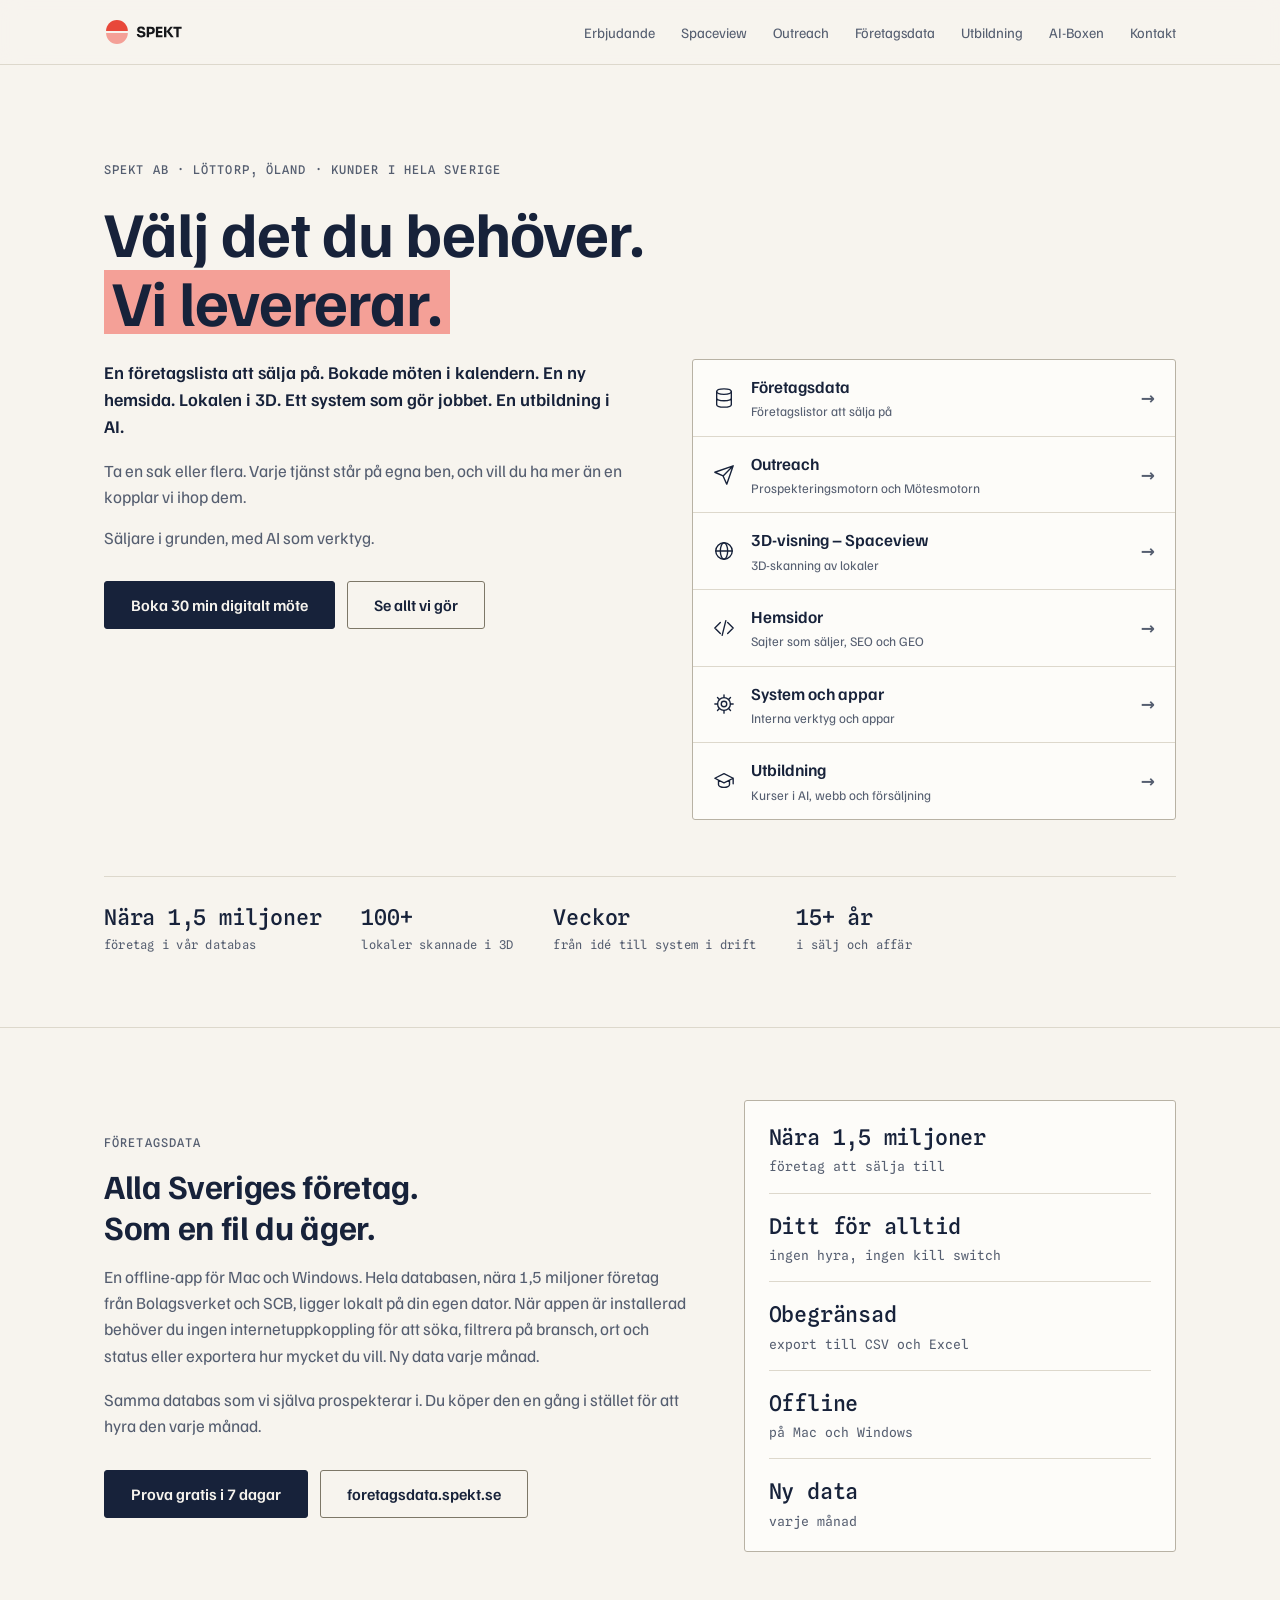
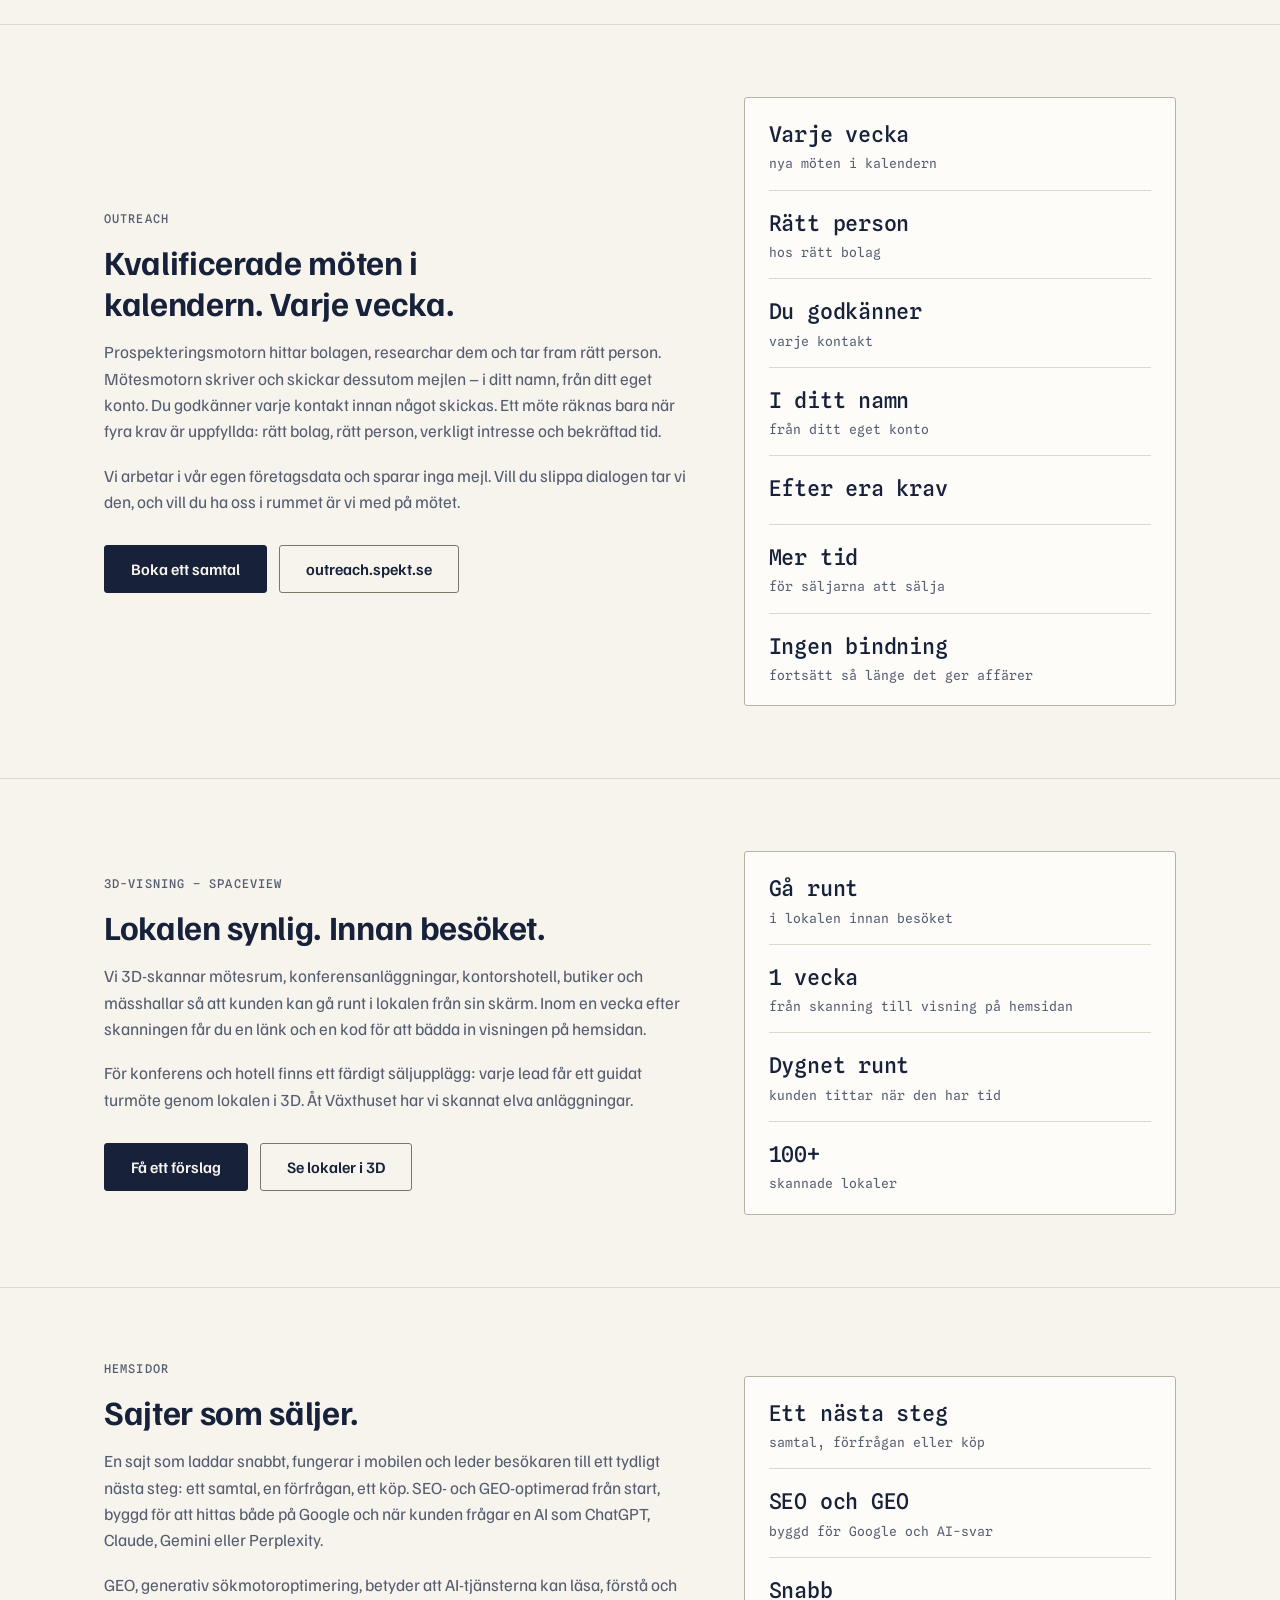
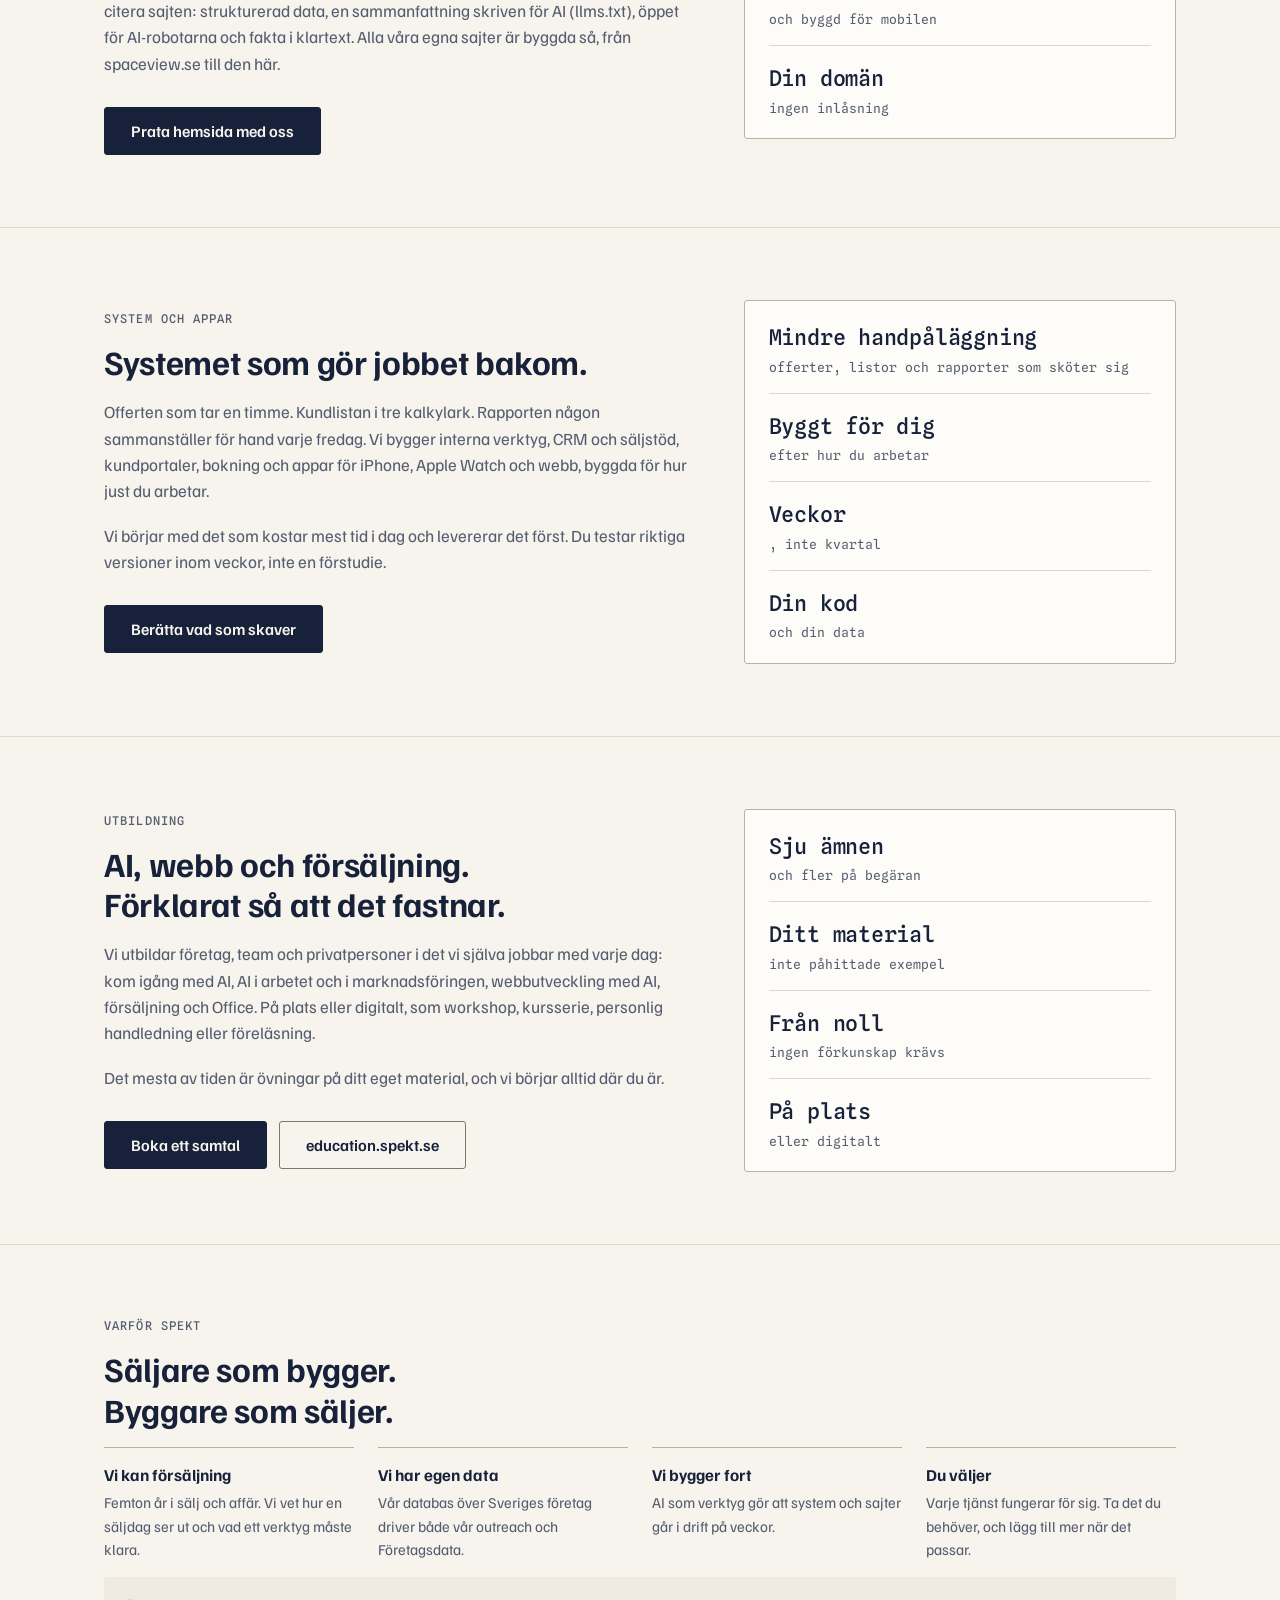
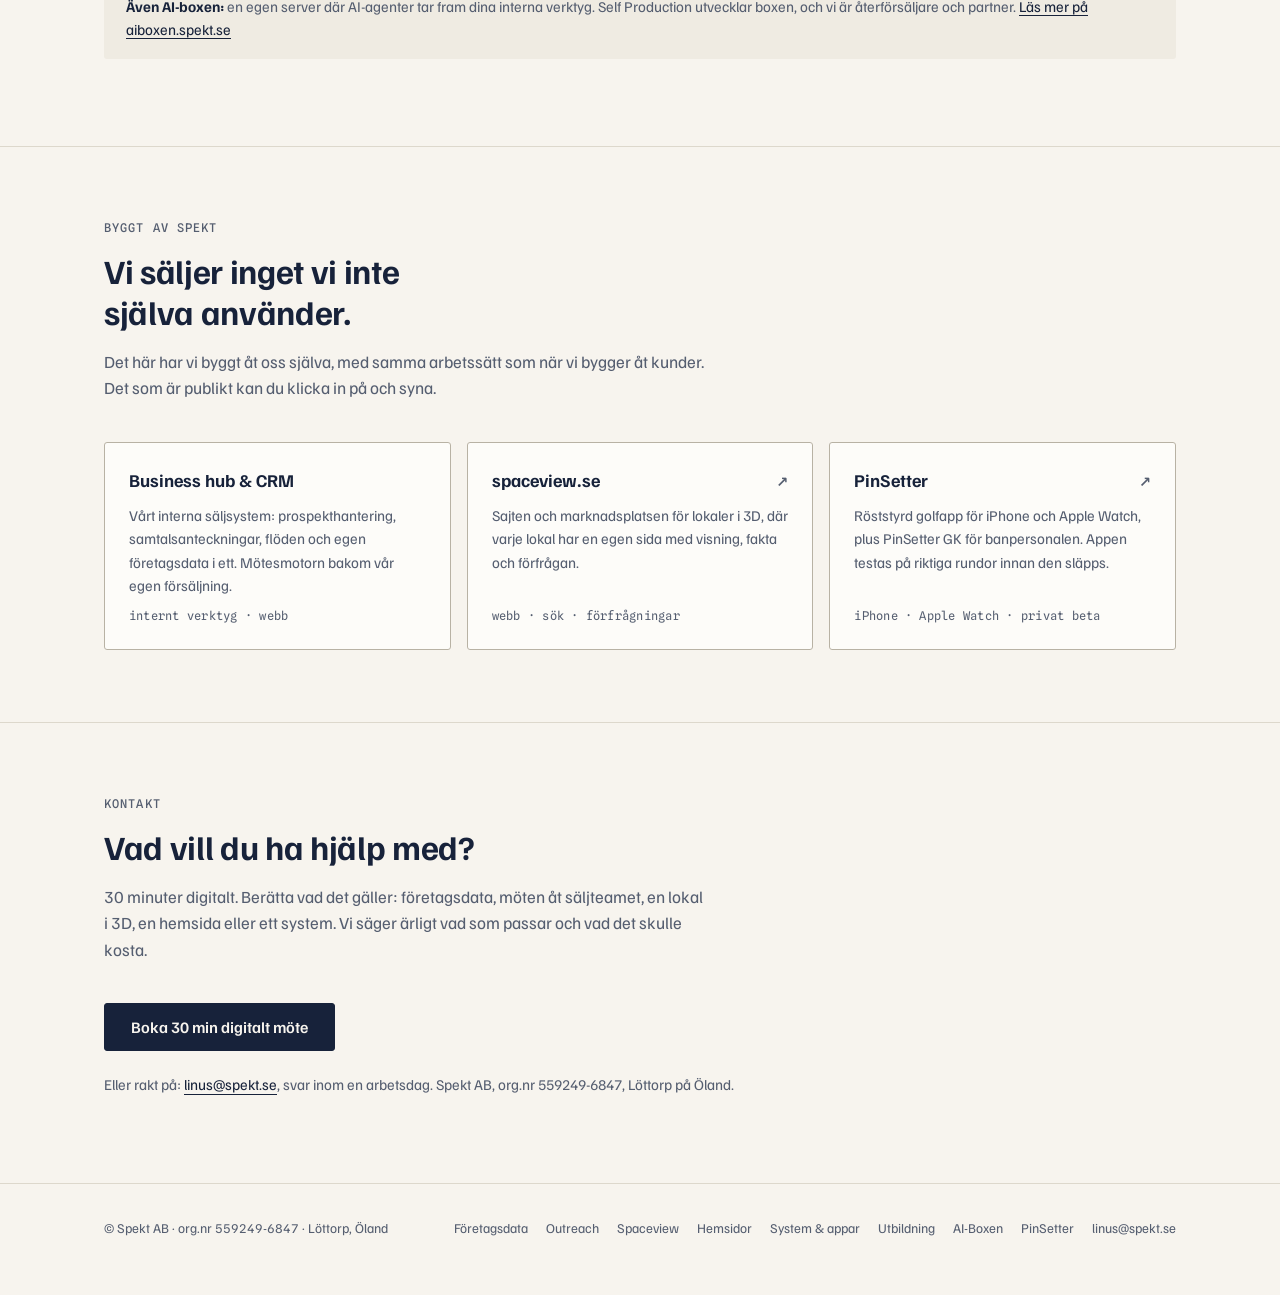
==== index.html @ c2ee52c2 "Tjänsten heter Outreach igen på spekt.se (menyn, tjänstelistan, avsnittet, sidfoten, strukturerad da" ====
<!doctype html>
<html lang="sv">
<head>
  <meta charset="utf-8">
  <meta name="viewport" content="width=device-width, initial-scale=1">
  <title>Spekt – företagsdata, outreach, 3D-visning, hemsidor och system</title>
  <meta name="description" content="Företagslistor, bokade säljmöten, 3D-skanning av lokaler, hemsidor, system och utbildning i AI. Välj det du behöver. Spekt AB, Löttorp på Öland, kunder i hela Sverige.">
  <meta property="og:title" content="Spekt – välj det du behöver">
  <meta property="og:description" content="Företagsdata, outreach, 3D-visning av lokaler med Spaceview, hemsidor och system. Allt från samma bolag.">
  <meta property="og:url" content="https://spekt.se/">
  <meta property="og:type" content="website">
  <meta property="og:locale" content="sv_SE">
  <meta property="og:site_name" content="Spekt">
  <meta property="og:image" content="https://spekt.se/delningsbild.png">
  <meta property="og:image:width" content="1200">
  <meta property="og:image:height" content="630">
  <meta property="og:image:alt" content="SPEKT – Behovsanpassade lösningar">
  <meta name="twitter:card" content="summary_large_image">
  <meta name="twitter:title" content="Spekt – välj det du behöver">
  <meta name="twitter:description" content="Företagsdata, outreach, 3D-visning av lokaler med Spaceview, hemsidor och system. Allt från samma bolag.">
  <meta name="twitter:image" content="https://spekt.se/delningsbild.png">
  <meta name="twitter:image:alt" content="SPEKT – Behovsanpassade lösningar">
  <meta name="robots" content="index, follow, max-image-preview:large, max-snippet:-1">
  <meta name="theme-color" content="#F7F4EE">
  <link rel="canonical" href="https://spekt.se/">
  <link rel="icon" href="/favicon.ico" sizes="48x48">
  <link rel="icon" href="/favicon.svg" type="image/svg+xml">
  <link rel="apple-touch-icon" href="/apple-touch-icon.png">
  <link rel="preload" href="/typsnitt/familjen-grotesk-latin.woff2" as="font" type="font/woff2" crossorigin>
  <script type="application/ld+json">
  {
    "@context": "https://schema.org",
    "@graph": [
      {
        "@type": ["Organization", "ProfessionalService"],
        "@id": "https://spekt.se/#organisation",
        "name": "SPEKT AB",
        "alternateName": "SPEKT",
        "taxID": "559249-6847",
        "url": "https://spekt.se/",
        "logo": { "@type": "ImageObject", "url": "https://spekt.se/logga-512.png", "width": 512, "height": 512 },
        "image": "https://spekt.se/delningsbild.png",
        "email": "linus@spekt.se",
        "description": "SPEKT AB är en byrå med sex fristående tjänster för svenska företag: Företagsdata (Sveriges företagsregister som egen app), Outreach (Prospekteringsmotorn och Mötesmotorn, kvalificerade B2B-möten), Spaceview (3D-visning av lokaler), hemsidor, system och appar samt Utbildning. Löttorp, Öland, kunder i hela Sverige.",
        "slogan": "Behovsanpassade lösningar",
        "areaServed": { "@type": "Country", "name": "Sverige" },
        "address": { "@type": "PostalAddress", "addressLocality": "Löttorp", "addressRegion": "Öland", "addressCountry": "SE" },
        "knowsAbout": ["3D-skanning", "3D-visning av lokaler", "Konferensförsäljning", "Systemutveckling", "Apputveckling", "Interna verktyg", "CRM", "Hemsidor", "SEO", "GEO (generativ sökmotoroptimering)", "iOS", "Outreach", "B2B-mötesbokning", "Företagsdata"],
        "knowsLanguage": "sv",
        "contactPoint": { "@type": "ContactPoint", "contactType": "sales", "email": "linus@spekt.se", "availableLanguage": "sv" },
        "sameAs": [
          "https://www.spaceview.se/",
          "https://outreach.spekt.se/",
          "https://aiboxen.spekt.se/",
          "https://foretagsdata.spekt.se/",
          "https://education.spekt.se/",
          "https://pinsetter.se/"
        ],
        "brand": [
          { "@type": "Brand", "name": "Spaceview", "url": "https://www.spaceview.se/" },
          { "@type": "Brand", "name": "Företagsdata", "url": "https://foretagsdata.spekt.se/" },
          { "@type": "Brand", "name": "PinSetter", "url": "https://pinsetter.se/" }
        ]
      },
      {
        "@type": "WebSite",
        "@id": "https://spekt.se/#webbplats",
        "url": "https://spekt.se/",
        "name": "SPEKT",
        "description": "SPEKT AB: Företagsdata, Outreach, Spaceview, hemsidor samt system och appar för svenska företag.",
        "inLanguage": "sv-SE",
        "publisher": { "@id": "https://spekt.se/#organisation" }
      },
      {
        "@type": "WebPage",
        "@id": "https://spekt.se/#sida",
        "url": "https://spekt.se/",
        "name": "Spekt – företagsdata, outreach, 3D-visning, hemsidor och system",
        "description": "Företagslistor, bokade säljmöten, 3D-skanning av lokaler, hemsidor och system. Välj det du behöver.",
        "inLanguage": "sv-SE",
        "isPartOf": { "@id": "https://spekt.se/#webbplats" },
        "about": { "@id": "https://spekt.se/#organisation" },
        "primaryImageOfPage": "https://spekt.se/delningsbild.png",
        "dateModified": "2026-11-02"
      },
      {
        "@type": "Service",
        "@id": "https://spekt.se/#spaceview",
        "name": "Spaceview – 3D-visning av lokaler",
        "serviceType": "3D-skanning och 3D-visning av lokaler",
        "description": "Spaceview 3D-skannar mötesrum, konferensanläggningar, kontorshotell, butiker och mässhallar på en branschledande 3D-plattform, så att kunden kan gå runt i lokalen från sin skärm. Leverans inom en vecka efter skanningen, som länk och kod för inbäddning. Abonnemanget börjar på 3 900 kr per år exklusive moms; skanningsuppdraget kostar 8 900 kr för lokaler upp till 3 500 m² och 10 900 kr för 3 500–5 000 m², större lokaler på offert. Konferensförsäljning för konferensanläggningar och hotell.",
        "url": "https://www.spaceview.se/",
        "brand": { "@type": "Brand", "name": "Spaceview" },
        "provider": { "@id": "https://spekt.se/#organisation" },
        "areaServed": { "@type": "Country", "name": "Sverige" },
        "availableLanguage": "sv"
      },
      {
        "@type": "Service",
        "@id": "https://spekt.se/#system",
        "name": "System och appar",
        "serviceType": "Systemutveckling och apputveckling",
        "description": "Interna verktyg, kundsystem och appar byggda för hur just ni arbetar: CRM och säljstöd, kundportaler, bokning och offertflöden, appar för iPhone, Apple Watch och webb samt integrationer mot det ni redan har. Fast pris per leverans, kunden äger koden och datan.",
        "url": "https://spekt.se/#system",
        "provider": { "@id": "https://spekt.se/#organisation" },
        "areaServed": { "@type": "Country", "name": "Sverige" },
        "availableLanguage": "sv"
      },
      {
        "@type": "Service",
        "@id": "https://spekt.se/#hemsidor",
        "name": "Hemsidor",
        "serviceType": "Webbutveckling",
        "description": "En sajt som laddar snabbt, är byggd för mobilen och leder besökaren till ett tydligt nästa steg. SEO- och GEO-optimerad från start (generativ sökmotoroptimering för AI-tjänster som ChatGPT, Claude, Gemini och Perplexity): strukturerad data, llms.txt, öppet för AI-robotar och fakta i klartext. Tillgänglig och kopplad till era system när det behövs. Fast pris per leverans.",
        "url": "https://spekt.se/#hemsidor",
        "provider": { "@id": "https://spekt.se/#organisation" },
        "areaServed": { "@type": "Country", "name": "Sverige" },
        "availableLanguage": "sv"
      },
      {
        "@type": "Service",
        "@id": "https://spekt.se/#utbildning",
        "name": "Spekt Utbildning",
        "serviceType": "Utbildning i AI, webbutveckling med AI, försäljning och Office",
        "description": "Utbildning för företag, team och privatpersoner: kom igång med AI, AI i arbetet, AI för marknadsföring, webbutveckling med AI, försäljning med och utan AI samt Office och digitala verktyg. Workshop, kursserie, personlig handledning eller föreläsning, på plats eller digitalt. Pris efter upplägg.",
        "url": "https://education.spekt.se/",
        "provider": { "@id": "https://spekt.se/#organisation" },
        "areaServed": { "@type": "Country", "name": "Sverige" },
        "availableLanguage": "sv"
      },
      {
        "@type": "Service",
        "@id": "https://spekt.se/#outreach",
        "name": "Outreach och mötesbokning",
        "serviceType": "Mötesbokning för B2B-säljteam",
        "description": "Prospekteringsmotorn hittar bolagen som matchar kundens idealkund, researchar och bedömer dem och tar fram rätt kontaktperson. Mötesmotorn skriver och skickar dessutom personliga mejlsekvenser i kundens namn från kundens eget mejlkonto; kunden godkänner varje kontakt. Uppstart 10 000 kr en gång. Prospekteringsmotorn 1 500 kr per månad, Mötesmotorn 4 000 kr per månad eller Mötesmotorn Super 5 000 kr per månad. Personlig mötesbokning från 3 000 kr per möte, med på säljmötet från 5 000 kr per möte. Exklusive moms, ingen bindningstid.",
        "url": "https://outreach.spekt.se/",
        "provider": { "@id": "https://spekt.se/#organisation" },
        "areaServed": { "@type": "Country", "name": "Sverige" },
        "availableLanguage": "sv"
      },
      {
        "@type": "Product",
        "@id": "https://spekt.se/#foretagsdata",
        "name": "Företagsdata",
        "description": "Sveriges företagsregister i en app för Mac och Windows, sökbar offline. Data från Bolagsverket och SCB med en ny version varje månad. 5 000 kr exklusive moms som engångsköp; uppdateringar frivilligt för 2 000 kr per år.",
        "url": "https://foretagsdata.spekt.se/",
        "category": "Programvara",
        "brand": { "@type": "Brand", "name": "Företagsdata" },
        "manufacturer": { "@id": "https://spekt.se/#organisation" },
        "offers": {
          "@type": "Offer",
          "price": "5000",
          "priceCurrency": "SEK",
          "priceSpecification": { "@type": "PriceSpecification", "price": "5000", "priceCurrency": "SEK", "valueAddedTaxIncluded": false },
          "url": "https://foretagsdata.spekt.se/#pris",
          "seller": { "@id": "https://spekt.se/#organisation" }
        }
      },
      {
        "@type": "Service",
        "@id": "https://spekt.se/#aiboxen",
        "name": "AI-boxen",
        "description": "En egen server där AI-agenter tar fram era interna verktyg. SPEKT är återförsäljare och partner till Self Production, som utvecklar boxen.",
        "url": "https://aiboxen.spekt.se/",
        "serviceType": "Server med AI-agenter, återförsäljning",
        "brand": { "@type": "Brand", "name": "AI-boxen" },
        "provider": { "@id": "https://spekt.se/#organisation" }
      }
    ]
  }
  </script>
  <script>document.documentElement.classList.add("js")</script>
  <link rel="stylesheet" href="/stil.css">
</head>
<body>

<a class="hoppa" href="#innehall">Hoppa till innehållet</a>

<header class="topp">
  <div class="yta">
    <a class="marke" href="#" aria-label="Spekt, till toppen"><img src="/logga-liggande-ljus.svg" alt="Spekt" width="80" height="28"></a>
    <nav class="lankar" aria-label="Huvudmeny">
      <a href="#erbjudande">Erbjudande</a>
      <a href="https://www.spaceview.se/">Spaceview</a>
      <a href="https://outreach.spekt.se/">Outreach</a>
      <a href="https://foretagsdata.spekt.se/">Företagsdata</a>
      <a href="https://education.spekt.se/">Utbildning</a>
      <a href="https://aiboxen.spekt.se/">AI-Boxen</a>
      <a href="#kontakt">Kontakt</a>
    </nav>
    <button class="burgare" aria-label="Meny" aria-expanded="false" aria-controls="mobilmeny">
      <span></span><span></span><span></span>
    </button>
  </div>
  <nav class="mobilmeny" id="mobilmeny" aria-label="Huvudmeny">
    <a href="#erbjudande">Erbjudande</a>
    <a href="https://www.spaceview.se/">Spaceview</a>
    <a href="https://outreach.spekt.se/">Outreach</a>
    <a href="https://foretagsdata.spekt.se/">Företagsdata</a>
    <a href="https://education.spekt.se/">Utbildning</a>
    <a href="https://aiboxen.spekt.se/">AI-Boxen</a>
    <a href="#kontakt">Kontakt</a>
  </nav>
</header>

<main id="innehall">

<section class="hero bred yta">
  <div class="oga">Spekt AB · Löttorp, Öland · kunder i hela Sverige</div>
  <h1 class="in">Välj det du behöver. <em>Vi levererar.</em></h1>
  <div class="hero-rad">
    <div class="in">
      <p class="ingress"><strong>En företagslista att sälja på. Bokade möten i kalendern. En ny
      hemsida. Lokalen i 3D. Ett system som gör jobbet. En utbildning i AI.</strong></p>
      <p class="lugn">Ta en sak eller flera. Varje tjänst står på egna ben, och vill du ha
      mer än en kopplar vi ihop dem.</p>
      <p class="lugn">Säljare i grunden, med AI som verktyg.</p>
      <div class="cta-rad">
        <a class="knapp" href="mailto:linus@spekt.se?subject=Boka%2030%20min%20digitalt%20m%C3%B6te">Boka 30 min digitalt möte</a>
        <a class="knapp tunn" href="#erbjudande">Se allt vi gör</a>
      </div>
    </div>
    <nav class="in" aria-label="Det här gör vi">
      <ul class="tjanster">
        <li><a href="#foretagsdata">
          <svg viewBox="0 0 24 24" aria-hidden="true"><ellipse cx="12" cy="5" rx="8" ry="3"/><path d="M4 5v14c0 1.7 3.6 3 8 3s8-1.3 8-3V5M4 12c0 1.7 3.6 3 8 3s8-1.3 8-3"/></svg>
          <span>Företagsdata<small>Företagslistor att sälja på</small></span></a></li>
        <li><a href="#outreach">
          <svg viewBox="0 0 24 24" aria-hidden="true"><path d="M22 2 11 13M22 2l-7 20-4-9-9-4 20-7z"/></svg>
          <span>Outreach<small>Prospekteringsmotorn och Mötesmotorn</small></span></a></li>
        <li><a href="#spaceview">
          <svg viewBox="0 0 24 24" aria-hidden="true"><circle cx="12" cy="12" r="9"/><ellipse cx="12" cy="12" rx="4" ry="9"/><path d="M3 12h18"/></svg>
          <span>3D-visning – Spaceview<small>3D-skanning av lokaler</small></span></a></li>
        <li><a href="#hemsidor">
          <svg viewBox="0 0 24 24" aria-hidden="true"><path d="m8 6-6 6 6 6M16 6l6 6-6 6M14 4l-4 16"/></svg>
          <span>Hemsidor<small>Sajter som säljer, SEO och GEO</small></span></a></li>
        <li><a href="#system">
          <svg viewBox="0 0 24 24" aria-hidden="true"><circle cx="12" cy="12" r="3"/><circle cx="12" cy="12" r="7"/><path d="M12 2v3M12 19v3M2 12h3M19 12h3M4.9 4.9l2.1 2.1M17 17l2.1 2.1M4.9 19.1 7 17M17 7l2.1-2.1"/></svg>
          <span>System och appar<small>Interna verktyg och appar</small></span></a></li>
        <li><a href="#utbildning">
          <svg viewBox="0 0 24 24" aria-hidden="true"><path d="M2 9l10-5 10 5-10 5-10-5zM6 11v5c0 1.5 2.7 3 6 3s6-1.5 6-3v-5M22 9v6"/></svg>
          <span>Utbildning<small>Kurser i AI, webb och försäljning</small></span></a></li>
      </ul>
    </nav>
  </div>
  <div class="bevisrad mono in">
    <span><b>Nära 1,5 miljoner</b> företag i vår databas</span>
    <span><b>100+</b> lokaler skannade i 3D</span>
    <span><b>Veckor</b> från idé till system i drift</span>
    <span><b>15+ år</b> i sälj och affär</span>
  </div>
</section>

<div id="erbjudande"></div>

<section class="block" id="foretagsdata">
  <div class="yta tjanst">
    <div>
      <div class="blockoga">Företagsdata</div>
      <h2>Alla Sveriges företag. Som en fil du äger.</h2>
      <p class="blockingress">En offline-app för Mac och Windows. Hela databasen, nära 1,5 miljoner
      företag från Bolagsverket och SCB, ligger lokalt på din egen dator. När appen är installerad behöver
      du ingen internetuppkoppling för att söka, filtrera på bransch, ort och status eller exportera hur
      mycket du vill. Ny data varje månad.</p>
      <p class="blockingress">Samma databas som vi själva prospekterar i. Du köper den en gång i stället
      för att hyra den varje månad.</p>
      <div class="cta-rad">
        <a class="knapp" href="https://foretagsdata.spekt.se/#prova">Prova gratis i 7 dagar</a>
        <a class="knapp tunn" href="https://foretagsdata.spekt.se/">foretagsdata.spekt.se</a>
      </div>
    </div>
    <ul class="fakta mono in" aria-label="Företagsdata i korthet">
      <li><b>Nära 1,5 miljoner</b> företag att sälja till</li>
      <li><b>Ditt för alltid</b> ingen hyra, ingen kill switch</li>
      <li><b>Obegränsad</b> export till CSV och Excel</li>
      <li><b>Offline</b> på Mac och Windows</li>
      <li><b>Ny data</b> varje månad</li>
    </ul>
  </div>
</section>

<section class="block" id="outreach">
  <div class="yta tjanst">
    <div>
      <div class="blockoga">Outreach</div>
      <h2>Kvalificerade möten i kalendern. Varje vecka.</h2>
      <p class="blockingress">Prospekteringsmotorn hittar bolagen, researchar dem och tar fram rätt person.
      Mötesmotorn skriver och skickar dessutom mejlen – i ditt namn, från ditt eget konto. Du godkänner varje
      kontakt innan något skickas. Ett möte räknas bara när
      fyra krav är uppfyllda: rätt bolag, rätt person, verkligt intresse och bekräftad tid.</p>
      <p class="blockingress">Vi arbetar i vår egen företagsdata och sparar inga mejl. Vill du slippa
      dialogen tar vi den, och vill du ha oss i rummet är vi med på mötet.</p>
      <div class="cta-rad">
        <a class="knapp" href="https://outreach.spekt.se/#kontakt">Boka ett samtal</a>
        <a class="knapp tunn" href="https://outreach.spekt.se/">outreach.spekt.se</a>
      </div>
    </div>
    <ul class="fakta mono in" aria-label="Outreach i korthet">
      <li><b>Varje vecka</b> nya möten i kalendern</li>
      <li><b>Rätt person</b> hos rätt bolag</li>
      <li><b>Du godkänner</b> varje kontakt</li>
      <li><b>I ditt namn</b> från ditt eget konto</li>
      <li><b>Efter era krav</b></li>
      <li><b>Mer tid</b> för säljarna att sälja</li>
      <li><b>Ingen bindning</b> fortsätt så länge det ger affärer</li>
    </ul>
  </div>
</section>

<section class="block" id="spaceview">
  <div class="yta tjanst">
    <div>
      <div class="blockoga">3D-visning – Spaceview</div>
      <h2>Lokalen synlig. Innan besöket.</h2>
      <p class="blockingress">Vi 3D-skannar mötesrum, konferensanläggningar, kontorshotell, butiker och
      mässhallar så att kunden kan gå runt i lokalen från sin skärm. Inom en vecka efter skanningen får du
      en länk och en kod för att bädda in visningen på hemsidan.</p>
      <p class="blockingress">För konferens och hotell finns ett färdigt säljupplägg: varje lead får ett
      guidat turmöte genom lokalen i 3D. Åt Växthuset har vi skannat elva anläggningar.</p>
      <div class="cta-rad">
        <a class="knapp" href="https://www.spaceview.se/#kontakt">Få ett förslag</a>
        <a class="knapp tunn" href="https://www.spaceview.se/lokaler">Se lokaler i 3D</a>
      </div>
    </div>
    <ul class="fakta mono in" aria-label="Spaceview i korthet">
      <li><b>Gå runt</b> i lokalen innan besöket</li>
      <li><b>1 vecka</b> från skanning till visning på hemsidan</li>
      <li><b>Dygnet runt</b> kunden tittar när den har tid</li>
      <li><b>100+</b> skannade lokaler</li>
    </ul>
  </div>
</section>

<section class="block" id="hemsidor">
  <div class="yta tjanst">
    <div>
      <div class="blockoga">Hemsidor</div>
      <h2>Sajter som säljer.</h2>
      <p class="blockingress">En sajt som laddar snabbt, fungerar i mobilen och leder besökaren till ett
      tydligt nästa steg: ett samtal, en förfrågan, ett köp. SEO- och GEO-optimerad från start, byggd för
      att hittas både på Google och när kunden frågar en AI som ChatGPT, Claude, Gemini eller
      Perplexity.</p>
      <p class="blockingress">GEO, generativ sökmotoroptimering, betyder att AI-tjänsterna kan läsa,
      förstå och citera sajten: strukturerad data, en sammanfattning skriven för AI (llms.txt), öppet
      för AI-robotarna och fakta i klartext. Alla våra egna sajter är byggda så, från spaceview.se till
      den här.</p>
      <div class="cta-rad">
        <a class="knapp" href="mailto:linus@spekt.se?subject=Hemsida">Prata hemsida med oss</a>
      </div>
    </div>
    <ul class="fakta mono in" aria-label="Hemsidor i korthet">
      <li><b>Ett nästa steg</b> samtal, förfrågan eller köp</li>
      <li><b>SEO och GEO</b> byggd för Google och AI-svar</li>
      <li><b>Snabb</b> och byggd för mobilen</li>
      <li><b>Din domän</b> ingen inlåsning</li>
    </ul>
  </div>
</section>

<section class="block" id="system">
  <div class="yta tjanst">
    <div>
      <div class="blockoga">System och appar</div>
      <h2>Systemet som gör jobbet bakom.</h2>
      <p class="blockingress">Offerten som tar en timme. Kundlistan i tre kalkylark. Rapporten någon
      sammanställer för hand varje fredag. Vi bygger interna verktyg, CRM och säljstöd, kundportaler,
      bokning och appar för iPhone, Apple Watch och webb, byggda för hur just du arbetar.</p>
      <p class="blockingress">Vi börjar med det som kostar mest tid i dag och levererar det först. Du testar
      riktiga versioner inom veckor, inte en förstudie.</p>
      <div class="cta-rad">
        <a class="knapp" href="mailto:linus@spekt.se?subject=System%20eller%20app">Berätta vad som skaver</a>
      </div>
    </div>
    <ul class="fakta mono in" aria-label="System och appar i korthet">
      <li><b>Mindre handpåläggning</b> offerter, listor och rapporter som sköter sig</li>
      <li><b>Byggt för dig</b> efter hur du arbetar</li>
      <li><b>Veckor</b>, inte kvartal</li>
      <li><b>Din kod</b> och din data</li>
    </ul>
  </div>
</section>

<section class="block" id="utbildning">
  <div class="yta tjanst">
    <div>
      <div class="blockoga">Utbildning</div>
      <h2>AI, webb och försäljning. Förklarat så att det fastnar.</h2>
      <p class="blockingress">Vi utbildar företag, team och privatpersoner i det vi själva jobbar med
      varje dag: kom igång med AI, AI i arbetet och i marknadsföringen, webbutveckling med AI,
      försäljning och Office. På plats eller digitalt, som workshop, kursserie, personlig handledning
      eller föreläsning.</p>
      <p class="blockingress">Det mesta av tiden är övningar på ditt eget material, och vi börjar
      alltid där du är.</p>
      <div class="cta-rad">
        <a class="knapp" href="https://education.spekt.se/#kontakt">Boka ett samtal</a>
        <a class="knapp tunn" href="https://education.spekt.se/">education.spekt.se</a>
      </div>
    </div>
    <ul class="fakta mono in" aria-label="Utbildning i korthet">
      <li><b>Sju ämnen</b> och fler på begäran</li>
      <li><b>Ditt material</b> inte påhittade exempel</li>
      <li><b>Från noll</b> ingen förkunskap krävs</li>
      <li><b>På plats</b> eller digitalt</li>
    </ul>
  </div>
</section>

<section class="block" id="varfor">
  <div class="yta">
    <div class="blockoga">Varför Spekt</div>
    <h2>Säljare som bygger. Byggare som säljer.</h2>
    <ul class="trygg">
      <li class="in"><b>Vi kan försäljning</b>Femton år i sälj och affär. Vi vet hur en säljdag ser ut och vad ett verktyg måste klara.</li>
      <li class="in"><b>Vi har egen data</b>Vår databas över Sveriges företag driver både vår outreach och Företagsdata.</li>
      <li class="in"><b>Vi bygger fort</b>AI som verktyg gör att system och sajter går i drift på veckor.</li>
      <li class="in"><b>Du väljer</b>Varje tjänst fungerar för sig. Ta det du behöver, och lägg till mer när det passar.</li>
    </ul>
    <p class="sidorad in"><strong>Även AI-boxen:</strong> en egen server där AI-agenter tar fram dina interna
    verktyg. Self Production utvecklar boxen, och vi är återförsäljare och partner. <a href="https://aiboxen.spekt.se/">Läs mer på aiboxen.spekt.se</a></p>
  </div>
</section>

<section class="block" id="byggt">
  <div class="yta">
    <div class="blockoga">Byggt av Spekt</div>
    <h2>Vi säljer inget vi inte själva använder.</h2>
    <p class="blockingress">Det här har vi byggt åt oss själva, med samma arbetssätt som när vi
    bygger åt kunder. Det som är publikt kan du klicka in på och syna.</p>
    <div class="produkter">
      <div class="kort stilla in">
        <div class="namn">Business hub &amp; CRM</div>
        <p>Vårt interna säljsystem: prospekthantering, samtalsanteckningar, flöden och egen
        företagsdata i ett. Mötesmotorn bakom vår egen försäljning.</p>
        <div class="stat mono">internt verktyg · webb</div>
      </div>
      <a class="kort in" href="https://www.spaceview.se/lokaler">
        <div class="namn">spaceview.se</div>
        <p>Sajten och marknadsplatsen för lokaler i 3D, där varje lokal har en egen sida med
        visning, fakta och förfrågan.</p>
        <div class="stat mono">webb · sök · förfrågningar</div>
      </a>
      <a class="kort in" href="https://pinsetter.se/">
        <div class="namn">PinSetter</div>
        <p>Röststyrd golfapp för iPhone och Apple Watch, plus PinSetter GK för banpersonalen.
        Appen testas på riktiga rundor innan den släpps.</p>
        <div class="stat mono">iPhone · Apple Watch · privat beta</div>
      </a>
    </div>
  </div>
</section>

<section class="block kontakt" id="kontakt">
  <div class="yta">
    <div class="blockoga">Kontakt</div>
    <h2>Vad vill du ha hjälp med?</h2>
    <p class="blockingress">30 minuter digitalt. Berätta vad det gäller: företagsdata, möten åt
    säljteamet, en lokal i 3D, en hemsida eller ett system. Vi säger ärligt vad som passar och vad
    det skulle kosta.</p>
    <div class="cta-rad">
      <a class="knapp" href="mailto:linus@spekt.se?subject=Boka%2030%20min%20digitalt%20m%C3%B6te&body=Hej%2C%0A%0AVi%20%C3%A4r%20%5Bbolag%5D%20och%20vill%20prata%20om%20%5Bf%C3%B6retagsdata%20%2F%20outreach%20%2F%20lokal%20i%203D%20%2F%20hemsida%20%2F%20system%5D.%0A%0AF%C3%B6rslag%20p%C3%A5%20tider%3A%20%0A">Boka 30 min digitalt möte</a>
    </div>
    <p class="mejl">Eller rakt på: <a href="mailto:linus@spekt.se">linus@spekt.se</a>, svar inom en arbetsdag.
    Spekt AB, org.nr 559249-6847, Löttorp på Öland.</p>
  </div>
</section>

</main>

<footer class="fot">
  <div class="yta" style="display:flex;justify-content:space-between;gap:20px;flex-wrap:wrap;width:100%">
    <div>© Spekt AB · org.nr 559249-6847 · Löttorp, Öland</div>
    <nav aria-label="Sidfot">
      <a href="https://foretagsdata.spekt.se/">Företagsdata</a>
      <a href="https://outreach.spekt.se/">Outreach</a>
      <a href="https://www.spaceview.se/">Spaceview</a>
      <a href="#hemsidor">Hemsidor</a>
      <a href="#system">System &amp; appar</a>
      <a href="https://education.spekt.se/">Utbildning</a>
      <a href="https://aiboxen.spekt.se/">AI-Boxen</a>
      <a href="https://pinsetter.se">PinSetter</a>
      <a href="mailto:linus@spekt.se">linus@spekt.se</a>
    </nav>
  </div>
</footer>

<script src="/sida.js"></script>

</body>
</html>
---- stil.css ----
/* Gemensam stil för Spekts sajter, byggd på designsystemet Spekt
   (https://claude.ai/artifact/4oBp7GMqb1ucLrdU11h9GA). Systersajterna kopierar filen orörd
   och lägger sina tillägg i sajt.css. Tema väljs med data-theme på <html>:
   light (standard), dark, spaceview, spaceview-dark. */

/* Typsnitten ligger på sajten (OFL, licenser i /typsnitt/) — inga anrop till tredje part. */
@font-face {
  font-family: "Familjen Grotesk";
  font-style: normal;
  font-weight: 400 700;
  font-display: swap;
  src: url("/typsnitt/familjen-grotesk-latin.woff2") format("woff2");
}
@font-face {
  font-family: "Spline Sans Mono";
  font-style: normal;
  font-weight: 300 700;
  font-display: swap;
  src: url("/typsnitt/spline-sans-mono-latin.woff2") format("woff2");
}

/* ------- tokens, exakt som tokens.json ------- */
:root, [data-theme="light"] {
  --papper: #F7F4EE; --kort: #FDFCF9; --yta-tonad: #EFEBE2;
  --text: #17223A; --text-svag: #555E70;
  --linje: #DDD8CC; --linje-stark: #B8B2A4; --kontroll: #7D7767;
  --brand: #17223A; --on-brand: #F7F4EE;
  --signal: #E8483A; --on-signal: #16171A;
  --markering: #F4A097; --on-markering: #17223A;
  --lank: #17223A; --fokus: #17223A;
  --aktiv-bg: #DEEFE3; --aktiv-text: #1E5C38; --fel-bg: #F8E2DA; --fel-text: #96321B;
  color-scheme: light;
}
[data-theme="dark"] {
  --papper: #12161F; --kort: #1A1F2B; --yta-tonad: #222836;
  --text: #EDEAE2; --text-svag: #A3ABB9;
  --linje: #2A3140; --linje-stark: #3B4356; --kontroll: #7A8498;
  --brand: #EDEAE2; --on-brand: #12161F;
  --signal: #E8483A; --on-signal: #16171A;
  --markering: #F4A097; --on-markering: #12161F;
  --lank: #EDEAE2; --fokus: #F4A097;
  --aktiv-bg: #1C3A29; --aktiv-text: #8FD3A8; --fel-bg: #46251F; --fel-text: #F4AD99;
  color-scheme: dark;
}
[data-theme="spaceview"] {
  --papper: #F1F5F4; --kort: #FBFDFC; --yta-tonad: #E3EEF0;
  --text: #17223A; --text-svag: #4C5D68;
  --linje: #D5DFDF; --linje-stark: #B2C2C3; --kontroll: #6B8086;
  --brand: #17223A; --on-brand: #F1F5F4;
  --signal: #9FD6E6; --on-signal: #17223A;
  --markering: #9FD6E6; --on-markering: #17223A;
  --lank: #1B5E75; --fokus: #1B5E75;
  --aktiv-bg: #D9EEE2; --aktiv-text: #1E5C38; --fel-bg: #F8E2DA; --fel-text: #96321B;
  color-scheme: light;
}
[data-theme="spaceview-dark"] {
  --papper: #0E1A22; --kort: #16252F; --yta-tonad: #1D303B;
  --text: #EAF0EF; --text-svag: #A5B7BE;
  --linje: #263A45; --linje-stark: #39505C; --kontroll: #6F8894;
  --brand: #EAF0EF; --on-brand: #0E1A22;
  --signal: #8FD0E3; --on-signal: #0E1A22;
  --markering: #8FD0E3; --on-markering: #0E1A22;
  --lank: #8FD0E3; --fokus: #8FD0E3;
  --aktiv-bg: #1C3A2E; --aktiv-text: #8FD3A8; --fel-bg: #46251F; --fel-text: #F4AD99;
  color-scheme: dark;
}
:root {
  --font-sans: "Familjen Grotesk", "Helvetica Neue", system-ui, sans-serif;
  --font-mono: "Spline Sans Mono", ui-monospace, Menlo, monospace;
  --radius-sm: 3px; --radius-md: 8px; --radius-lg: 14px; --radius-full: 999px;
  --r-kontroll: var(--radius-sm); --r-kort: var(--radius-sm); --vikt-rubrik: 700;
  --topp-h: 64px;
  /* äldre namn som systersajternas sajt.css använder */
  --grund: var(--papper); --yta: var(--kort); --yta-ljus: var(--yta-tonad);
  --dov: var(--text-svag); --falt-kant: var(--kontroll);
  --accent: var(--brand); --accent-djup: var(--linje-stark); --accent-ljus: var(--text-svag);
}
[data-theme^="spaceview"] { --r-kontroll: var(--radius-md); --r-kort: var(--radius-lg); --vikt-rubrik: 500; }

* { box-sizing: border-box; }
html { scroll-behavior: smooth; }
body {
  margin: 0;
  background: var(--papper);
  color: var(--text);
  font-family: var(--font-sans);
  font-size: 17px;
  line-height: 1.55;
  -webkit-font-smoothing: antialiased;
}
.mono { font-family: var(--font-mono); font-variant-numeric: tabular-nums; }
.yta { max-width: 1120px; margin: 0 auto; padding: 0 24px; }
a { color: inherit; }
:focus-visible { outline: 2px solid var(--fokus); outline-offset: 2px; border-radius: 2px; }
::selection { background: var(--markering); color: var(--on-markering); }

/* Markeringen: profilens signatur, en överstrykning över det viktigaste. En per vy. */
.markering, h1 em {
  font-style: normal;
  background: linear-gradient(var(--markering), var(--markering)) 0 62% / 100% 80% no-repeat;
  color: var(--on-markering); padding: 0 .12em;
  -webkit-box-decoration-break: clone; box-decoration-break: clone;
}

.hoppa {
  position: absolute; left: 12px; top: -60px; z-index: 20;
  background: var(--brand); color: var(--on-brand); padding: 10px 16px; border-radius: var(--r-kontroll);
  font-weight: 600; text-decoration: none;
}
.hoppa:focus { top: 12px; }

/* ------- nav ------- */
header.topp {
  position: sticky; top: 0; z-index: 10;
  background: color-mix(in srgb, var(--papper) 92%, transparent);
  backdrop-filter: blur(10px);
  border-bottom: 1px solid var(--linje);
}
.topp .yta { display: flex; align-items: center; justify-content: space-between; height: var(--topp-h); }
.marke { display: flex; align-items: center; gap: 10px; text-decoration: none; }
.marke img { display: block; height: 28px; width: auto; }
nav.lankar { display: flex; gap: 26px; font-size: 0.9rem; }
nav.lankar a { color: var(--text-svag); text-decoration: none; }
nav.lankar a:hover { color: var(--text); }
nav.lankar a[aria-current="page"], .mobilmeny a[aria-current="page"] { color: var(--text); text-decoration: underline; text-underline-offset: 6px; }

.burgare {
  display: none; width: 44px; height: 44px; margin-right: -8px;
  background: none; border: none; cursor: pointer; padding: 10px;
  flex-direction: column; justify-content: center; gap: 5px;
}
.burgare span {
  display: block; height: 2px; width: 100%; background: var(--text);
  border-radius: 1px; transition: transform 0.22s ease, opacity 0.22s ease;
}
.burgare[aria-expanded="true"] span:nth-child(1) { transform: translateY(7px) rotate(45deg); }
.burgare[aria-expanded="true"] span:nth-child(2) { opacity: 0; }
.burgare[aria-expanded="true"] span:nth-child(3) { transform: translateY(-7px) rotate(-45deg); }

.mobilmeny { display: none; border-top: 1px solid var(--linje); background: var(--kort); }
.mobilmeny a {
  display: block; padding: 16px 24px; text-decoration: none;
  color: var(--text); font-weight: 600; font-size: 1.05rem;
  border-bottom: 1px solid var(--linje);
}
.mobilmeny a:last-child { border-bottom: none; }

@media (max-width: 960px) { nav.lankar { gap: 16px; } }
@media (max-width: 720px) {
  nav.lankar { display: none; }
  .burgare { display: flex; }
  .mobilmeny.oppen {
    display: block; overflow-y: auto; overscroll-behavior: contain;
    max-height: calc(100vh - var(--topp-h) - 1px);
    max-height: calc(100dvh - var(--topp-h) - 1px);
  }
}
@media (prefers-reduced-motion: reduce) { .burgare span { transition: none; } }

/* ------- etiketter och rubriker ------- */
.oga, .blockoga, .etikett, .kedja {
  font-family: var(--font-mono); font-size: 12px; line-height: 1.5; font-weight: 500;
  letter-spacing: 1.1px; text-transform: uppercase; color: var(--text-svag);
}
.oga { margin-bottom: 18px; }
.blockoga { margin-bottom: 14px; }

/* ------- hero ------- */
.hero { padding-top: 96px; padding-bottom: 72px; }
h1 {
  font-size: clamp(2.5rem, 6.2vw, 4rem);
  font-weight: var(--vikt-rubrik); line-height: 1.08; letter-spacing: -0.015em;
  margin: 0 0 24px; max-width: 16ch; text-wrap: balance;
}
[data-theme^="spaceview"] h1 { font-size: clamp(2.6rem, 6.8vw, 4.5rem); letter-spacing: -0.02em; }
.ingress { font-size: 1.12rem; line-height: 1.5; color: var(--text-svag); max-width: 52ch; margin: 0 0 36px; }
.ingress strong { color: var(--text); font-weight: 600; }
.cta-rad { display: flex; gap: 12px; flex-wrap: wrap; align-items: center; }

/* ------- knappar ------- */
.knapp {
  display: inline-flex; align-items: center; justify-content: center; gap: 8px;
  text-decoration: none; font-family: var(--font-sans); font-weight: 600; font-size: 16px; line-height: 22px;
  padding: 12px 26px; border-radius: var(--r-kontroll);
  background: var(--brand); color: var(--on-brand); border: 1px solid var(--brand);
  cursor: pointer; transition: transform 0.12s ease;
}
.knapp:hover { transform: translateY(-1px); }
.knapp:active { transform: none; }
.knapp.signal { background: var(--signal); color: var(--on-signal); border-color: var(--signal); }
.knapp.tunn { background: transparent; color: var(--text); border-color: var(--kontroll); }

.bevisrad {
  display: flex; gap: 40px; flex-wrap: wrap;
  margin-top: 56px; padding-top: 24px; border-top: 1px solid var(--linje);
  font-family: var(--font-mono); font-size: 12px; letter-spacing: 0.02em; color: var(--text-svag);
}
.bevisrad span b {
  display: block; color: var(--text); font-size: 1.35rem; font-weight: 500;
  letter-spacing: -0.01em; margin-bottom: 2px; font-variant-numeric: tabular-nums;
}

/* ------- sektioner ------- */
section.block { padding: 72px 0; border-top: 1px solid var(--linje); }
h2 {
  font-size: clamp(1.75rem, 3.4vw, 2.125rem); font-weight: var(--vikt-rubrik); line-height: 1.2;
  letter-spacing: -0.01em; margin: 0 0 16px; max-width: 26ch; text-wrap: balance;
}
h3 { line-height: 1.3; }
.blockingress { color: var(--text-svag); max-width: 60ch; margin: 0 0 40px; }

/* kort med tunn ram, utan skugga */
.ben { display: grid; grid-template-columns: 3fr 2fr; gap: 16px; }
.ben article, .tre article, .agenter article, .produkter .kort {
  background: var(--kort); border: 1px solid var(--linje-stark); border-radius: var(--r-kort);
}
.ben article { padding: 32px 28px; display: flex; flex-direction: column; }
.ben article.forst, .agenter article.forst { border-color: var(--brand); box-shadow: inset 0 0 0 1px var(--brand); }
.ben .etikett { margin-bottom: 10px; }
.ben h3 { font-size: 1.375rem; font-weight: var(--vikt-rubrik); margin: 0 0 10px; }
.ben p { margin: 0 0 16px; color: var(--text-svag); font-size: 0.95rem; }
.ben ul, .lista { margin: 0; padding: 0; list-style: none; display: grid; gap: 8px; font-size: 0.94rem; }
.ben li, .lista li { padding-left: 18px; position: relative; }
.ben li::before, .lista li::before {
  content: ""; position: absolute; left: 0; top: .55em; width: 7px; height: 7px; background: var(--aktiv-text);
}
.sidorad {
  margin-top: 16px; padding: 18px 22px; background: var(--yta-tonad); border-radius: var(--r-kort);
  color: var(--text-svag); font-size: 0.93rem;
}
.sidorad strong { color: var(--text); }
.sidorad a { color: var(--lank); text-underline-offset: 3px; }
@media (max-width: 760px) { .ben { grid-template-columns: 1fr; } }

.produkter { display: grid; grid-template-columns: repeat(auto-fit, minmax(260px, 1fr)); gap: 16px; }
.produkter .kort { display: flex; flex-direction: column; gap: 10px; padding: 24px; text-decoration: none; }
.produkter a.kort { transition: transform 0.12s ease, border-color 0.12s ease; }
.produkter a.kort:hover { transform: translateY(-1px); border-color: var(--brand); }
.produkter .namn { font-weight: 700; font-size: 1.125rem; display: flex; justify-content: space-between; align-items: baseline; }
.produkter .namn::after { content: "↗"; content: "↗" / ""; color: var(--text-svag); font-size: 0.9rem; }
.produkter .kort.stilla .namn::after { content: ""; }
.produkter p { margin: 0; color: var(--text-svag); font-size: 0.93rem; flex: 1; }
.produkter .stat { font-family: var(--font-mono); font-size: 12px; color: var(--text-svag); letter-spacing: 0.02em; }

.steg { display: grid; grid-template-columns: repeat(auto-fit, minmax(220px, 1fr)); gap: 28px; counter-reset: s; }
.steg div { counter-increment: s; border-top: 1px solid var(--linje-stark); padding-top: 16px; }
.steg div::before {
  content: "0" counter(s);
  font-family: var(--font-mono); font-size: 12px; color: var(--text-svag); display: block; margin-bottom: 10px;
}
.steg b { display: block; font-size: 1.06rem; font-weight: 700; margin-bottom: 6px; }
.steg p { margin: 0; font-size: 0.93rem; color: var(--text-svag); }

.om { display: grid; gap: 16px; max-width: 62ch; }
.om p { margin: 0; color: var(--text-svag); }
.om p strong { color: var(--text); }

.kontakt h2 { max-width: 20ch; }
.kontakt .mejl { color: var(--text-svag); font-size: 0.93rem; margin-top: 22px; }
.kontakt .mejl a { color: var(--lank); text-underline-offset: 4px; }

footer.fot {
  border-top: 1px solid var(--linje); padding: 34px 0 56px;
  display: flex; justify-content: space-between; gap: 20px; flex-wrap: wrap;
  font-size: 0.84rem; color: var(--text-svag);
}
footer.fot nav { display: flex; gap: 18px; flex-wrap: wrap; }
footer.fot a { color: var(--text-svag); text-decoration: none; }
footer.fot a:hover { color: var(--text); text-decoration: underline; text-underline-offset: 3px; }

/* ------- hero med tjänstelistan ------- */
.hero.bred h1 { max-width: 18ch; }
.hero-rad { display: grid; grid-template-columns: 1.1fr 1fr; gap: 56px; align-items: start; }
.hero-rad .ingress { margin-bottom: 18px; }
.hero-rad .lugn { color: var(--text-svag); max-width: 52ch; margin: 0 0 14px; }
.hero-rad .cta-rad { margin-top: 30px; }
.tjanster {
  list-style: none; margin: 0; padding: 0;
  background: var(--kort); border: 1px solid var(--linje-stark); border-radius: var(--r-kort); overflow: hidden;
}
.tjanster li + li { border-top: 1px solid var(--linje); }
.tjanster a {
  display: flex; align-items: center; gap: 16px; min-height: 64px; padding: 14px 20px;
  text-decoration: none; font-size: 1.06rem; font-weight: 600;
}
.tjanster a::after { content: "→"; content: "→" / ""; margin-left: auto; color: var(--text-svag); transition: transform 0.12s ease; }
.tjanster a:hover { background: var(--yta-tonad); }
.tjanster a:hover::after { transform: translateX(2px); }
.tjanster svg {
  width: 22px; height: 22px; flex: none;
  fill: none; stroke: var(--text); stroke-width: 1.5; stroke-linecap: round; stroke-linejoin: round;
}
.tjanster small { display: block; font-size: 0.82rem; font-weight: 400; color: var(--text-svag); margin-top: 1px; }
@media (max-width: 860px) { .hero-rad { grid-template-columns: 1fr; gap: 40px; } }

/* ------- en tjänst per sektion: text till vänster, faktaruta till höger ------- */
[id] { scroll-margin-top: calc(var(--topp-h) + 16px); }
.tjanst { display: grid; grid-template-columns: 1.35fr 1fr; gap: 56px; align-items: center; }
.tjanst .blockingress { margin-bottom: 18px; }
.tjanst .cta-rad { margin-top: 30px; }
.fakta {
  list-style: none; margin: 0; padding: 4px 24px; display: grid;
  background: var(--kort); border: 1px solid var(--linje-stark); border-radius: var(--r-kort);
  font-size: 13px; color: var(--text-svag);
}
.fakta li { padding: 16px 0; border-bottom: 1px solid var(--linje); }
.fakta li:last-child { border-bottom: none; }
.fakta b {
  display: block; color: var(--text); font-family: var(--font-mono); font-size: 1.35rem; font-weight: 500;
  letter-spacing: -0.01em; margin-bottom: 2px; font-variant-numeric: tabular-nums;
}
.fakta li.not { font-size: 12px; padding: 12px 0; }
@media (max-width: 860px) { .tjanst { grid-template-columns: 1fr; gap: 34px; } }

.ben.lika { grid-template-columns: 1fr 1fr; }
.ben .pris { font-family: var(--font-mono); font-size: 12px; color: var(--text-svag); margin: 18px 0 0; }
.ben .vidare { margin: auto 0 0; padding-top: 18px; font-weight: 600; font-size: 0.95rem; }
.ben a { color: var(--lank); text-underline-offset: 3px; }
.efter { margin-top: 32px; }
@media (max-width: 760px) { .ben.lika { grid-template-columns: 1fr; } }

/* ------- fler komponenter som systersajterna använder ------- */
h1.lang { font-size: clamp(2.3rem, 5.6vw, 3.6rem); max-width: 18ch; }

.tva { display: grid; grid-template-columns: 1fr 1fr; gap: 20px 44px; max-width: 960px; }
.tva p { margin: 0; color: var(--text-svag); }
.tva strong { color: var(--text); }
@media (max-width: 760px) { .tva { grid-template-columns: 1fr; } }

.tre { display: grid; grid-template-columns: repeat(auto-fit, minmax(240px, 1fr)); gap: 16px; }
.tre article { padding: 26px 24px; }
.tre h3 { font-size: 1.125rem; font-weight: 700; margin: 0 0 8px; }
.tre p { margin: 0; color: var(--text-svag); font-size: 0.95rem; }

.agenter { display: grid; grid-template-columns: repeat(auto-fit, minmax(240px, 1fr)); gap: 16px; }
.agenter article { display: flex; flex-direction: column; gap: 10px; padding: 24px; }
.agenter article.egen { background: var(--yta-tonad); border-color: transparent; }
.agenter h3 { margin: 0; font-size: 1.125rem; font-weight: 700; }
.agenter p { margin: 0; color: var(--text-svag); font-size: 0.93rem; flex: 1; }
.agenter .stat { font-family: var(--font-mono); font-size: 12px; color: var(--text-svag); }
.agenter .egen a { color: var(--lank); font-weight: 600; text-underline-offset: 3px; }

.markor, .tagg {
  align-self: flex-start; display: inline-block;
  font-family: var(--font-mono); font-size: 12px; line-height: 18px; font-weight: 500;
  padding: 0 9px; border-radius: var(--radius-full); background: var(--aktiv-bg); color: var(--aktiv-text);
}

.chips { list-style: none; padding: 0; margin: 0 0 34px; display: flex; flex-wrap: wrap; gap: 8px; }
.chips li { border: 1px solid var(--linje-stark); background: var(--kort); border-radius: var(--radius-full); padding: 6px 14px; font-size: 0.9rem; }

.trygg { list-style: none; padding: 0; margin: 0; display: grid; grid-template-columns: repeat(auto-fit, minmax(220px, 1fr)); gap: 24px; }
.trygg li { border-top: 1px solid var(--linje-stark); padding-top: 14px; color: var(--text-svag); font-size: 0.94rem; }
.trygg b { display: block; color: var(--text); font-size: 1.04rem; margin-bottom: 4px; }

/* ------- formulär ------- */
.formular { display: grid; grid-template-columns: 1fr 1fr; gap: 16px; max-width: 720px; }
.falt { display: flex; flex-direction: column; gap: 6px; }
.falt.hel { grid-column: 1 / -1; }
.falt label { font-size: 14px; font-weight: 600; }
.falt input, .falt textarea, .falt select {
  font: inherit; font-size: 15px; font-weight: 500; color: var(--text);
  background: var(--kort); border: 1px solid var(--kontroll); border-radius: var(--r-kontroll);
  padding: 11px 12px; min-height: 46px; width: 100%;
}
.falt textarea { min-height: 140px; resize: vertical; }
.falt input:focus-visible, .falt textarea:focus-visible, .falt select:focus-visible { outline: 2px solid var(--fokus); outline-offset: 2px; }
.falt input::placeholder, .falt textarea::placeholder { color: var(--text-svag); opacity: 1; font-weight: 400; }
button.knapp { font-family: inherit; }
button.knapp[aria-disabled="true"] { opacity: 0.6; cursor: progress; transform: none; }
.formular .knapp { justify-self: start; }
.forminfo { grid-column: 1 / -1; margin: 0; font-size: 13px; color: var(--text-svag); max-width: 62ch; }
.forminfo a { color: var(--lank); text-underline-offset: 3px; }
.formstatus { grid-column: 1 / -1; margin: 0; font-size: 0.98rem; font-weight: 600; }
.formstatus:empty + .forminfo { margin-top: -16px; }
.formstatus.ok { color: var(--aktiv-text); }
.formstatus.fel { color: var(--fel-text); }
.honung { position: absolute; left: -10000px; width: 1px; height: 1px; overflow: hidden; }
@media (max-width: 620px) { .formular { grid-template-columns: 1fr; } }

/* ------- rörelse ------- */
.js .in {
  opacity: 0; transform: translateY(10px); transition: opacity 0.5s ease, transform 0.5s ease;
  animation: visa 0s 3s forwards;
}
.js .in.syns { opacity: 1; transform: none; }
@keyframes visa { to { opacity: 1; transform: none; } }
@media (prefers-reduced-motion: reduce) {
  html { scroll-behavior: auto; }
  .js .in { opacity: 1; transform: none; transition: none; animation: none; }
  .knapp, .produkter a.kort, .tjanster a::after { transition: none; }
  .knapp:hover, .produkter a.kort:hover { transform: none; }
}
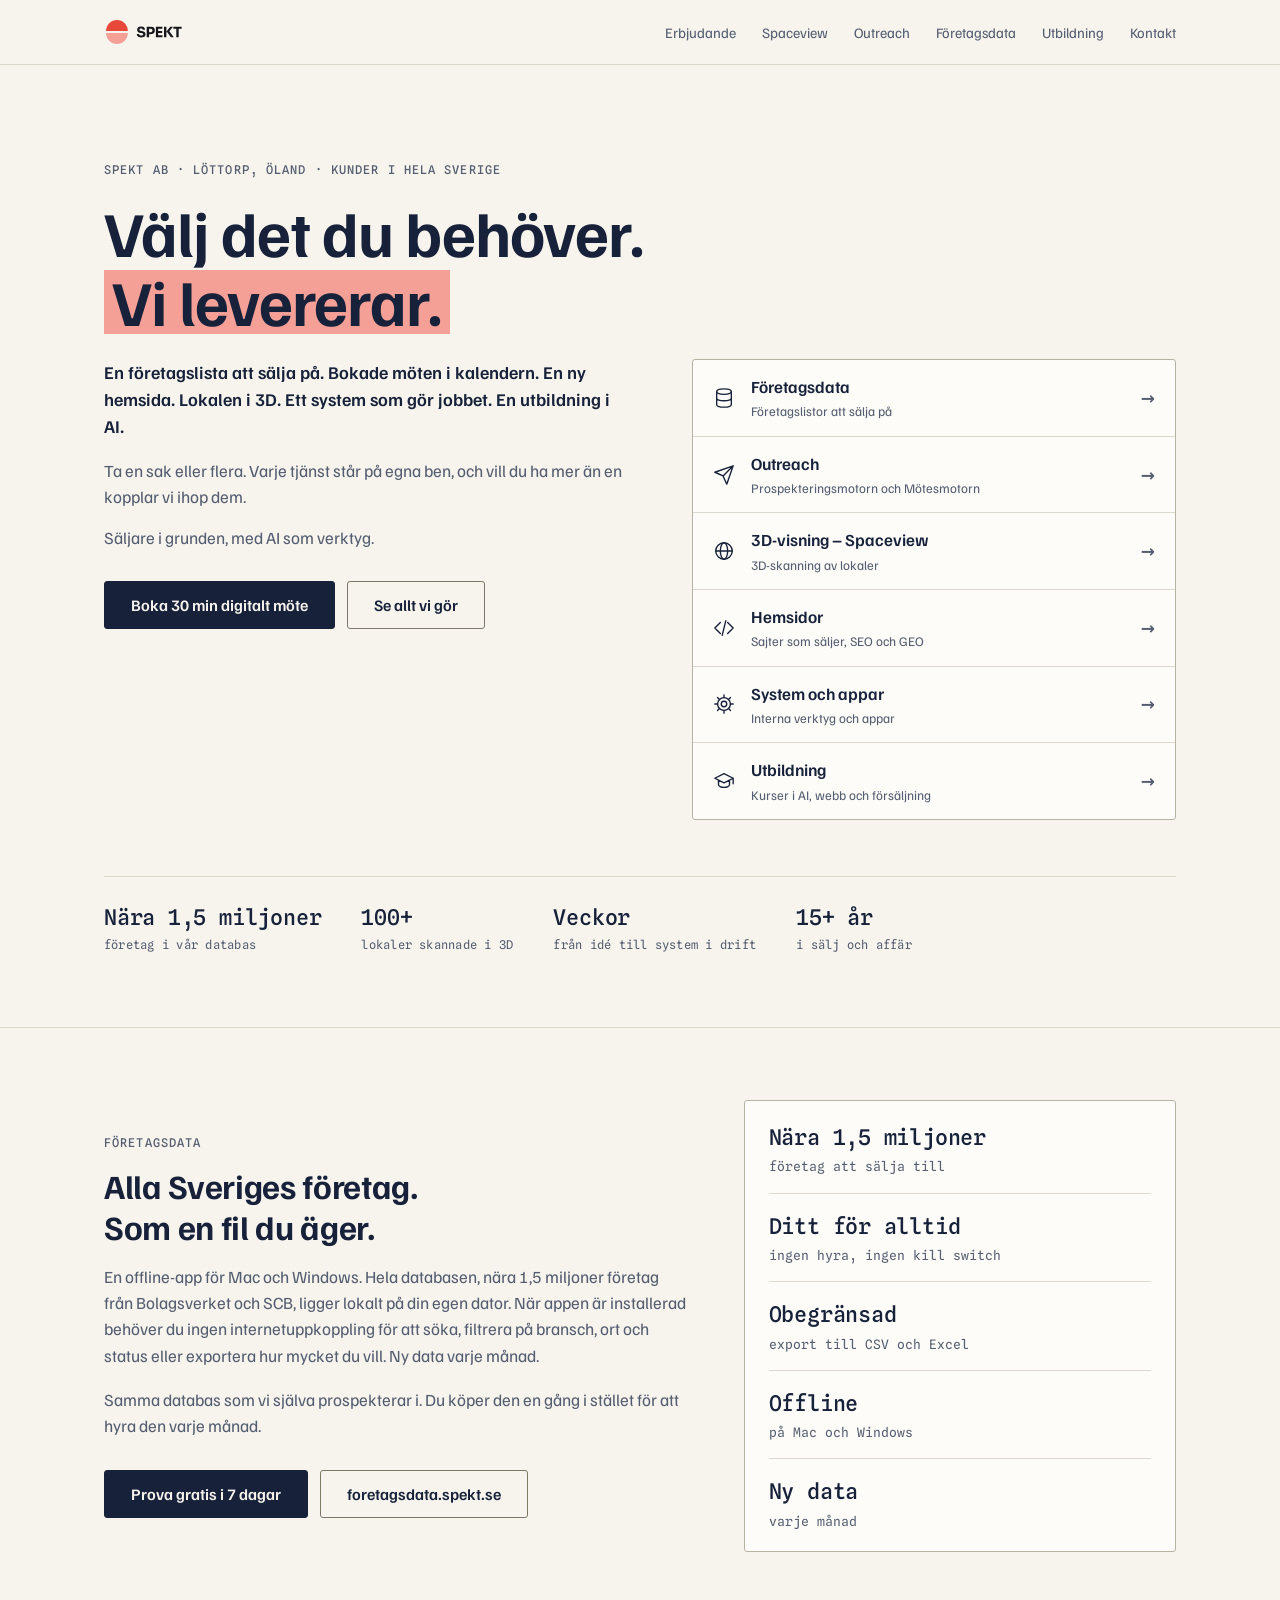
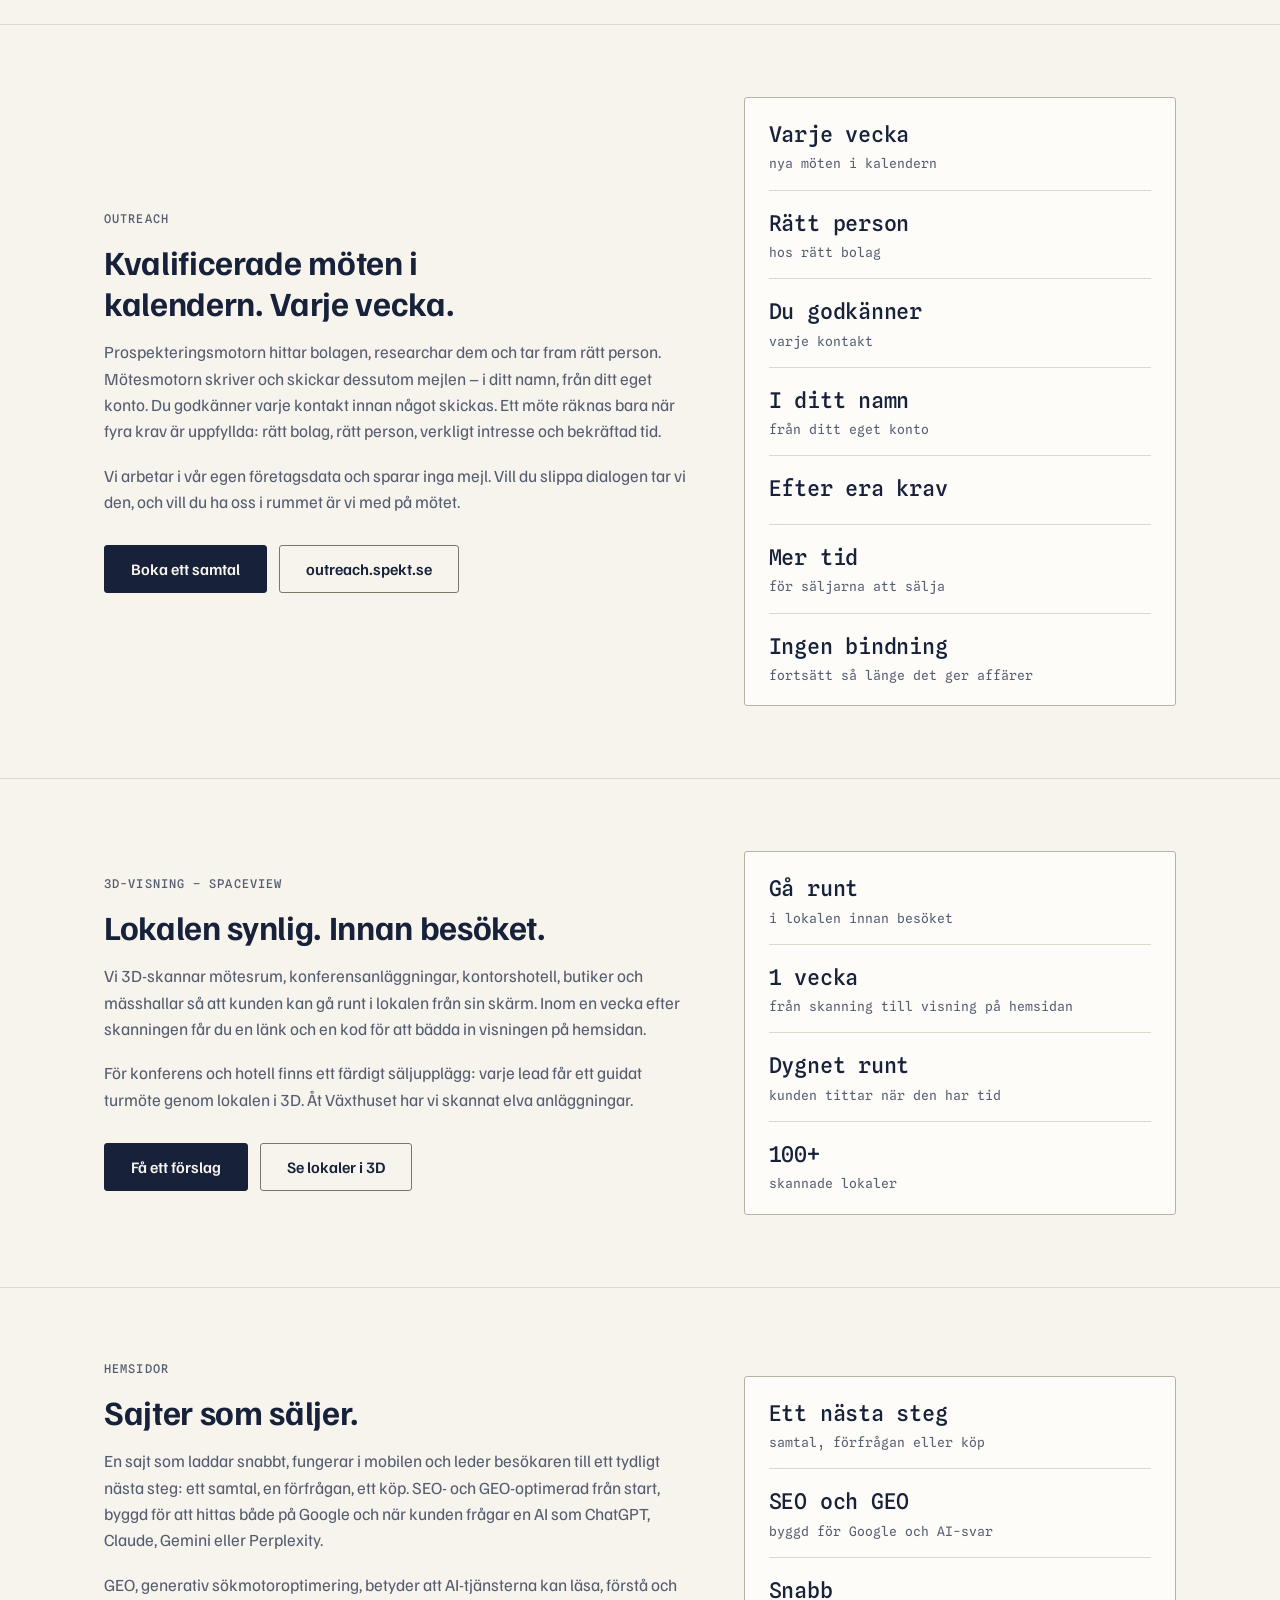
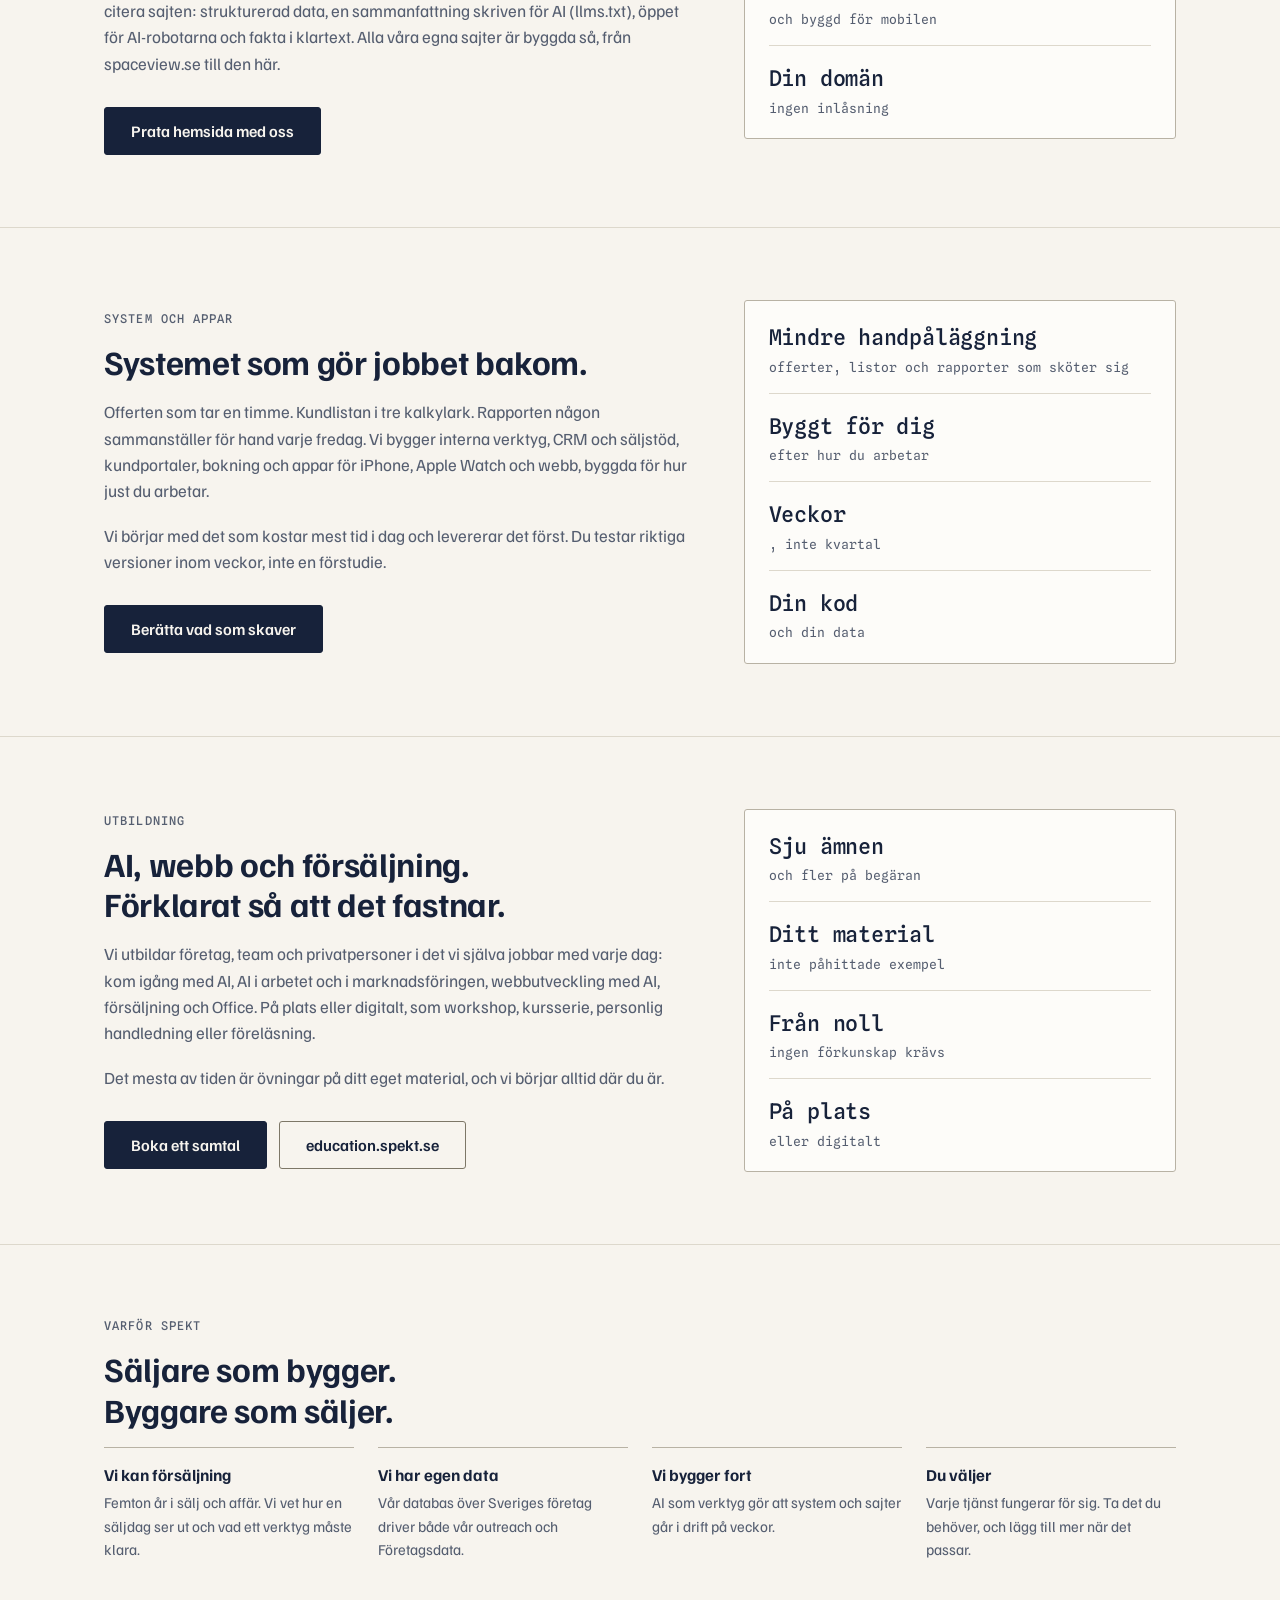
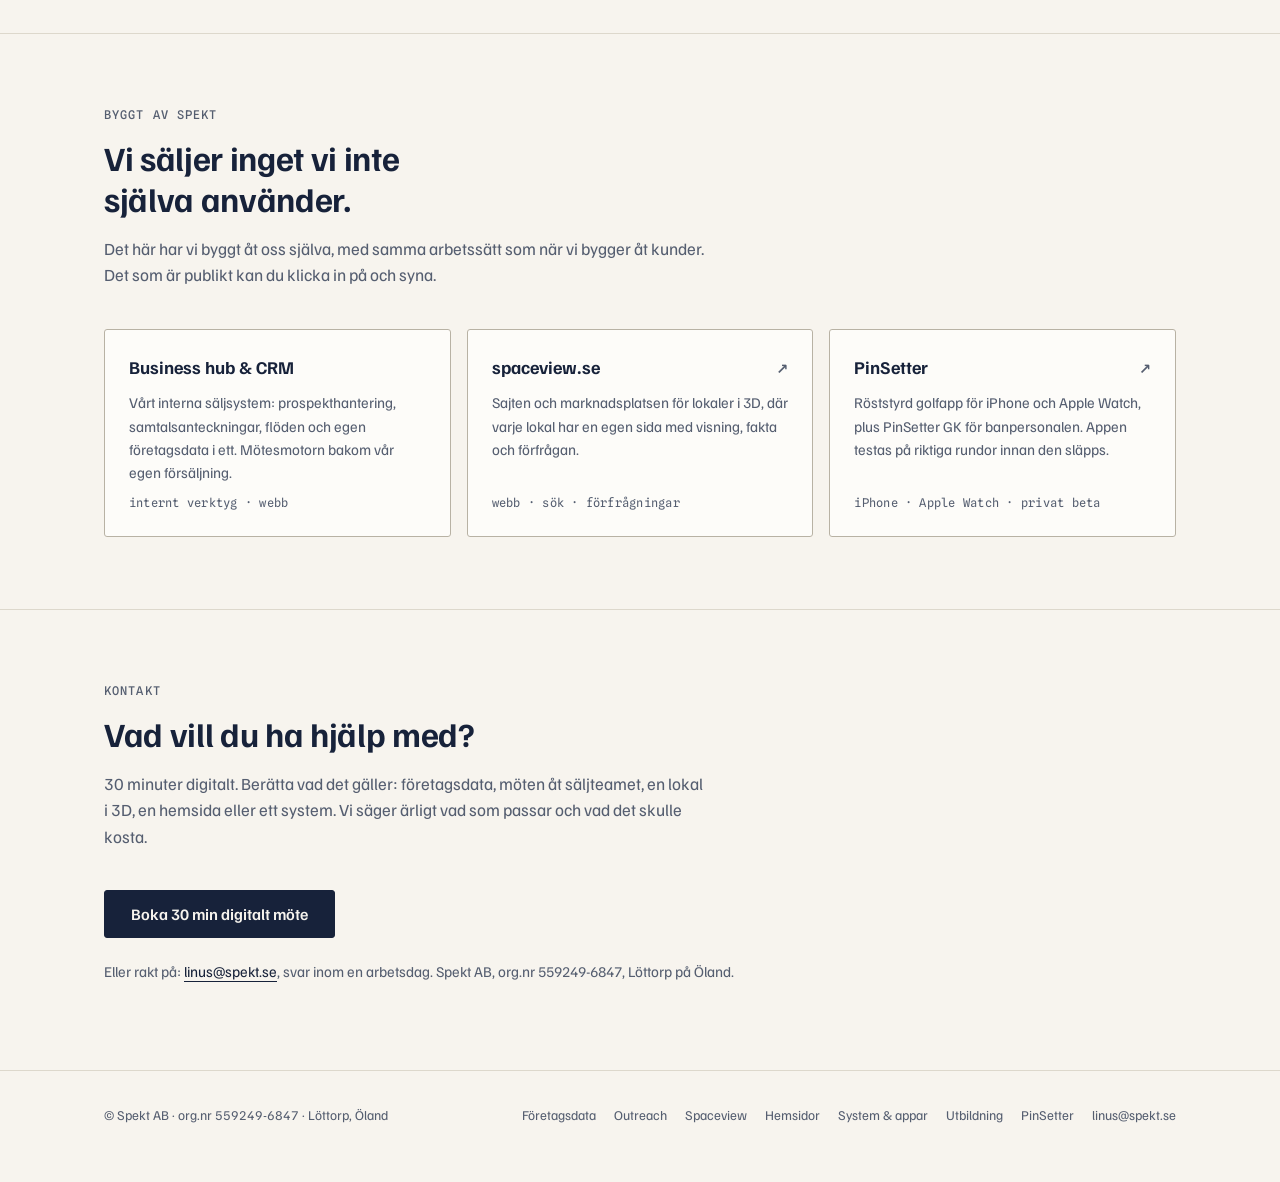
==== commit c5b3e50b: "Ta bort länkar till AI-boxen (Linus 2026-11-24) Linus 2026-11-24: "Dölj AI-BOXEN sidan", valet Ta bo" ====
--- a/index.html
+++ b/index.html
@@ -51,7 +51,6 @@
         "sameAs": [
           "https://www.spaceview.se/",
           "https://outreach.spekt.se/",
-          "https://aiboxen.spekt.se/",
           "https://foretagsdata.spekt.se/",
           "https://education.spekt.se/",
           "https://pinsetter.se/"
@@ -133,7 +132,7 @@
         "@id": "https://spekt.se/#outreach",
         "name": "Outreach och mötesbokning",
         "serviceType": "Mötesbokning för B2B-säljteam",
-        "description": "Prospekteringsmotorn hittar bolagen som matchar kundens idealkund, researchar och bedömer dem och tar fram rätt kontaktperson. Mötesmotorn skriver och skickar dessutom personliga mejlsekvenser i kundens namn från kundens eget mejlkonto; kunden godkänner varje kontakt. Uppstart 10 000 kr en gång. Prospekteringsmotorn 1 500 kr per månad, Mötesmotorn 4 000 kr per månad eller Mötesmotorn Super 5 000 kr per månad. Personlig mötesbokning från 3 000 kr per möte, med på säljmötet från 5 000 kr per möte. Exklusive moms, ingen bindningstid.",
+        "description": "Prospekteringsmotorn hittar bolagen som matchar kundens idealkund, researchar och bedömer dem och tar fram rätt kontaktperson. Mötesmotorn skriver och skickar dessutom personliga mejlsekvenser i kundens namn från kundens eget mejlkonto; kunden godkänner varje kontakt. Uppstart 10 000 kr en gång. Prospekteringsmotorn 1 500 kr per månad, Mötesmotorn 4 000 kr per månad eller Mötesmotorn Extra 5 000 kr per månad. Personlig mötesbokning från 3 000 kr per möte, med på säljmötet från 5 000 kr per möte. Exklusive moms, ingen bindningstid.",
         "url": "https://outreach.spekt.se/",
         "provider": { "@id": "https://spekt.se/#organisation" },
         "areaServed": { "@type": "Country", "name": "Sverige" },
@@ -156,16 +155,6 @@
           "url": "https://foretagsdata.spekt.se/#pris",
           "seller": { "@id": "https://spekt.se/#organisation" }
         }
-      },
-      {
-        "@type": "Service",
-        "@id": "https://spekt.se/#aiboxen",
-        "name": "AI-boxen",
-        "description": "En egen server där AI-agenter tar fram era interna verktyg. SPEKT är återförsäljare och partner till Self Production, som utvecklar boxen.",
-        "url": "https://aiboxen.spekt.se/",
-        "serviceType": "Server med AI-agenter, återförsäljning",
-        "brand": { "@type": "Brand", "name": "AI-boxen" },
-        "provider": { "@id": "https://spekt.se/#organisation" }
       }
     ]
   }
@@ -186,7 +175,6 @@
       <a href="https://outreach.spekt.se/">Outreach</a>
       <a href="https://foretagsdata.spekt.se/">Företagsdata</a>
       <a href="https://education.spekt.se/">Utbildning</a>
-      <a href="https://aiboxen.spekt.se/">AI-Boxen</a>
       <a href="#kontakt">Kontakt</a>
     </nav>
     <button class="burgare" aria-label="Meny" aria-expanded="false" aria-controls="mobilmeny">
@@ -199,7 +187,6 @@
     <a href="https://outreach.spekt.se/">Outreach</a>
     <a href="https://foretagsdata.spekt.se/">Företagsdata</a>
     <a href="https://education.spekt.se/">Utbildning</a>
-    <a href="https://aiboxen.spekt.se/">AI-Boxen</a>
     <a href="#kontakt">Kontakt</a>
   </nav>
 </header>
@@ -416,8 +403,6 @@
       <li class="in"><b>Vi bygger fort</b>AI som verktyg gör att system och sajter går i drift på veckor.</li>
       <li class="in"><b>Du väljer</b>Varje tjänst fungerar för sig. Ta det du behöver, och lägg till mer när det passar.</li>
     </ul>
-    <p class="sidorad in"><strong>Även AI-boxen:</strong> en egen server där AI-agenter tar fram dina interna
-    verktyg. Self Production utvecklar boxen, och vi är återförsäljare och partner. <a href="https://aiboxen.spekt.se/">Läs mer på aiboxen.spekt.se</a></p>
   </div>
 </section>
 
@@ -477,7 +462,6 @@
       <a href="#hemsidor">Hemsidor</a>
       <a href="#system">System &amp; appar</a>
       <a href="https://education.spekt.se/">Utbildning</a>
-      <a href="https://aiboxen.spekt.se/">AI-Boxen</a>
       <a href="https://pinsetter.se">PinSetter</a>
       <a href="mailto:linus@spekt.se">linus@spekt.se</a>
     </nav>
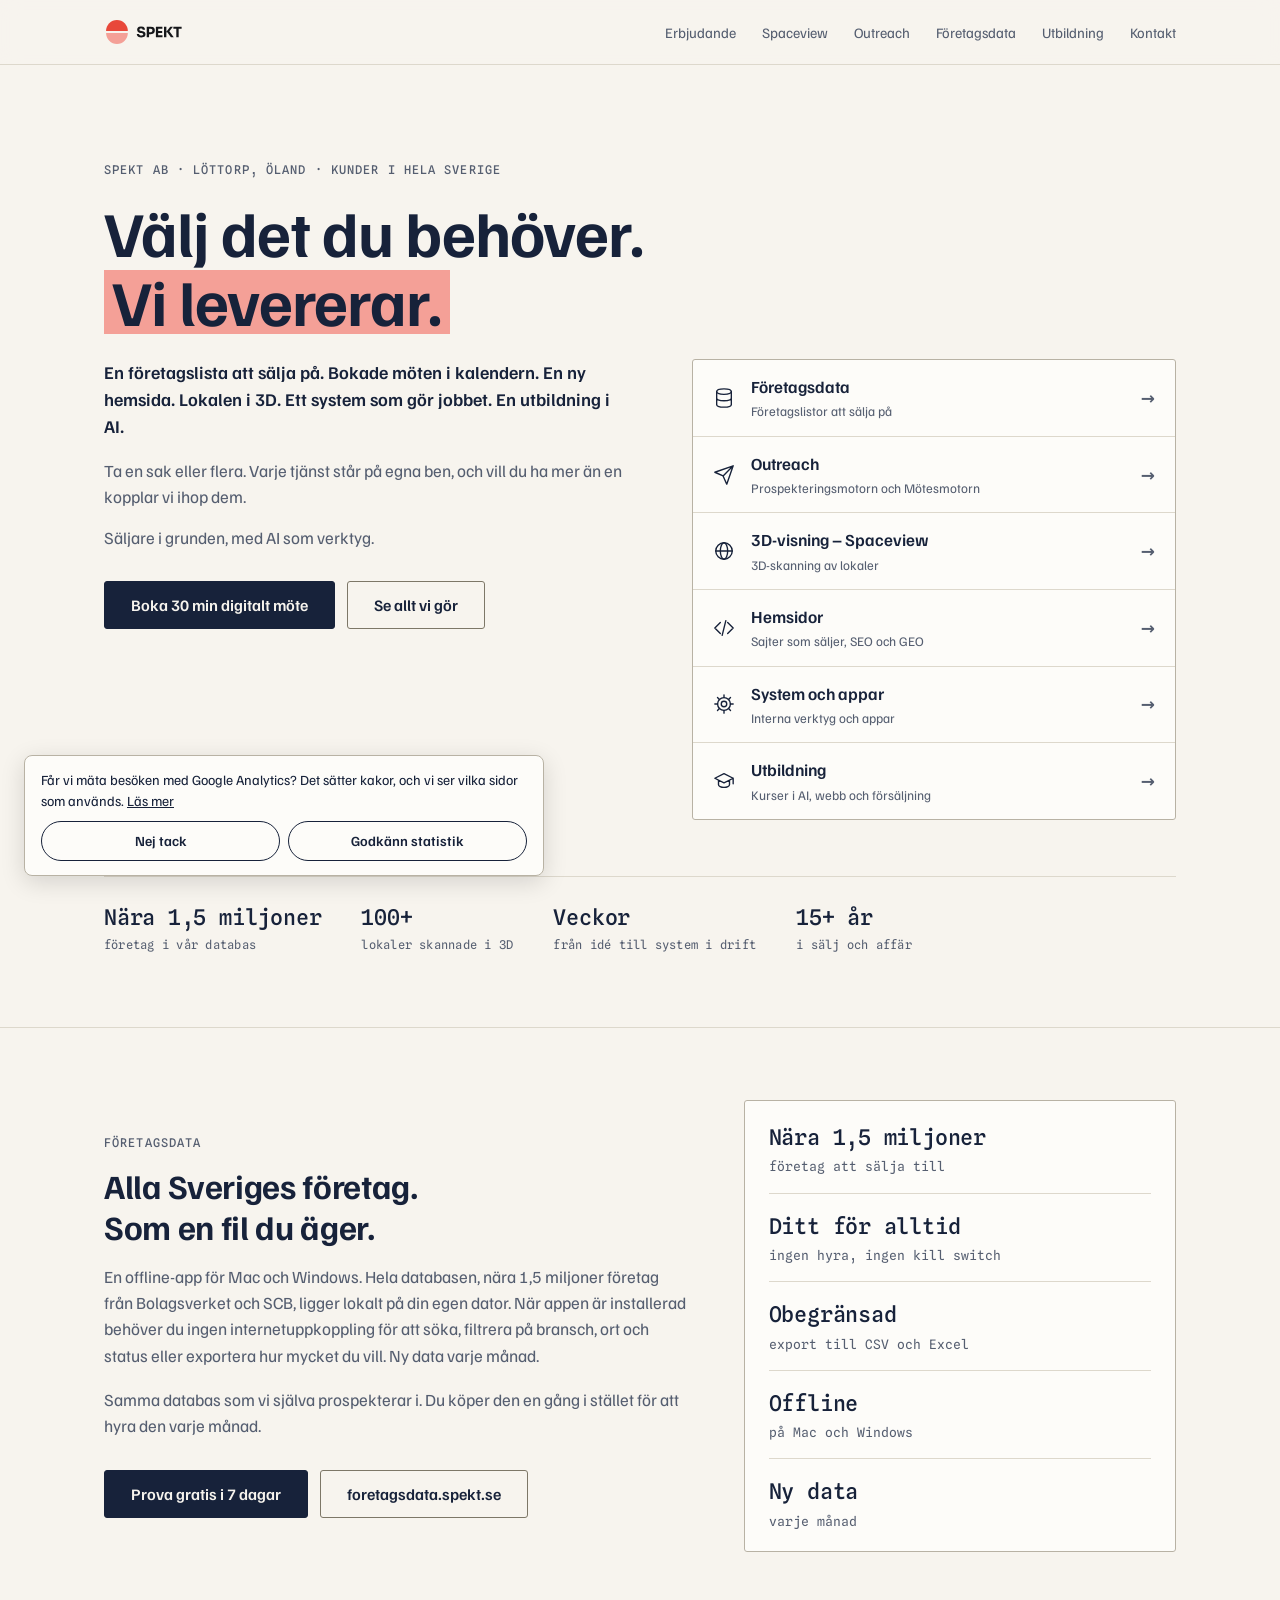
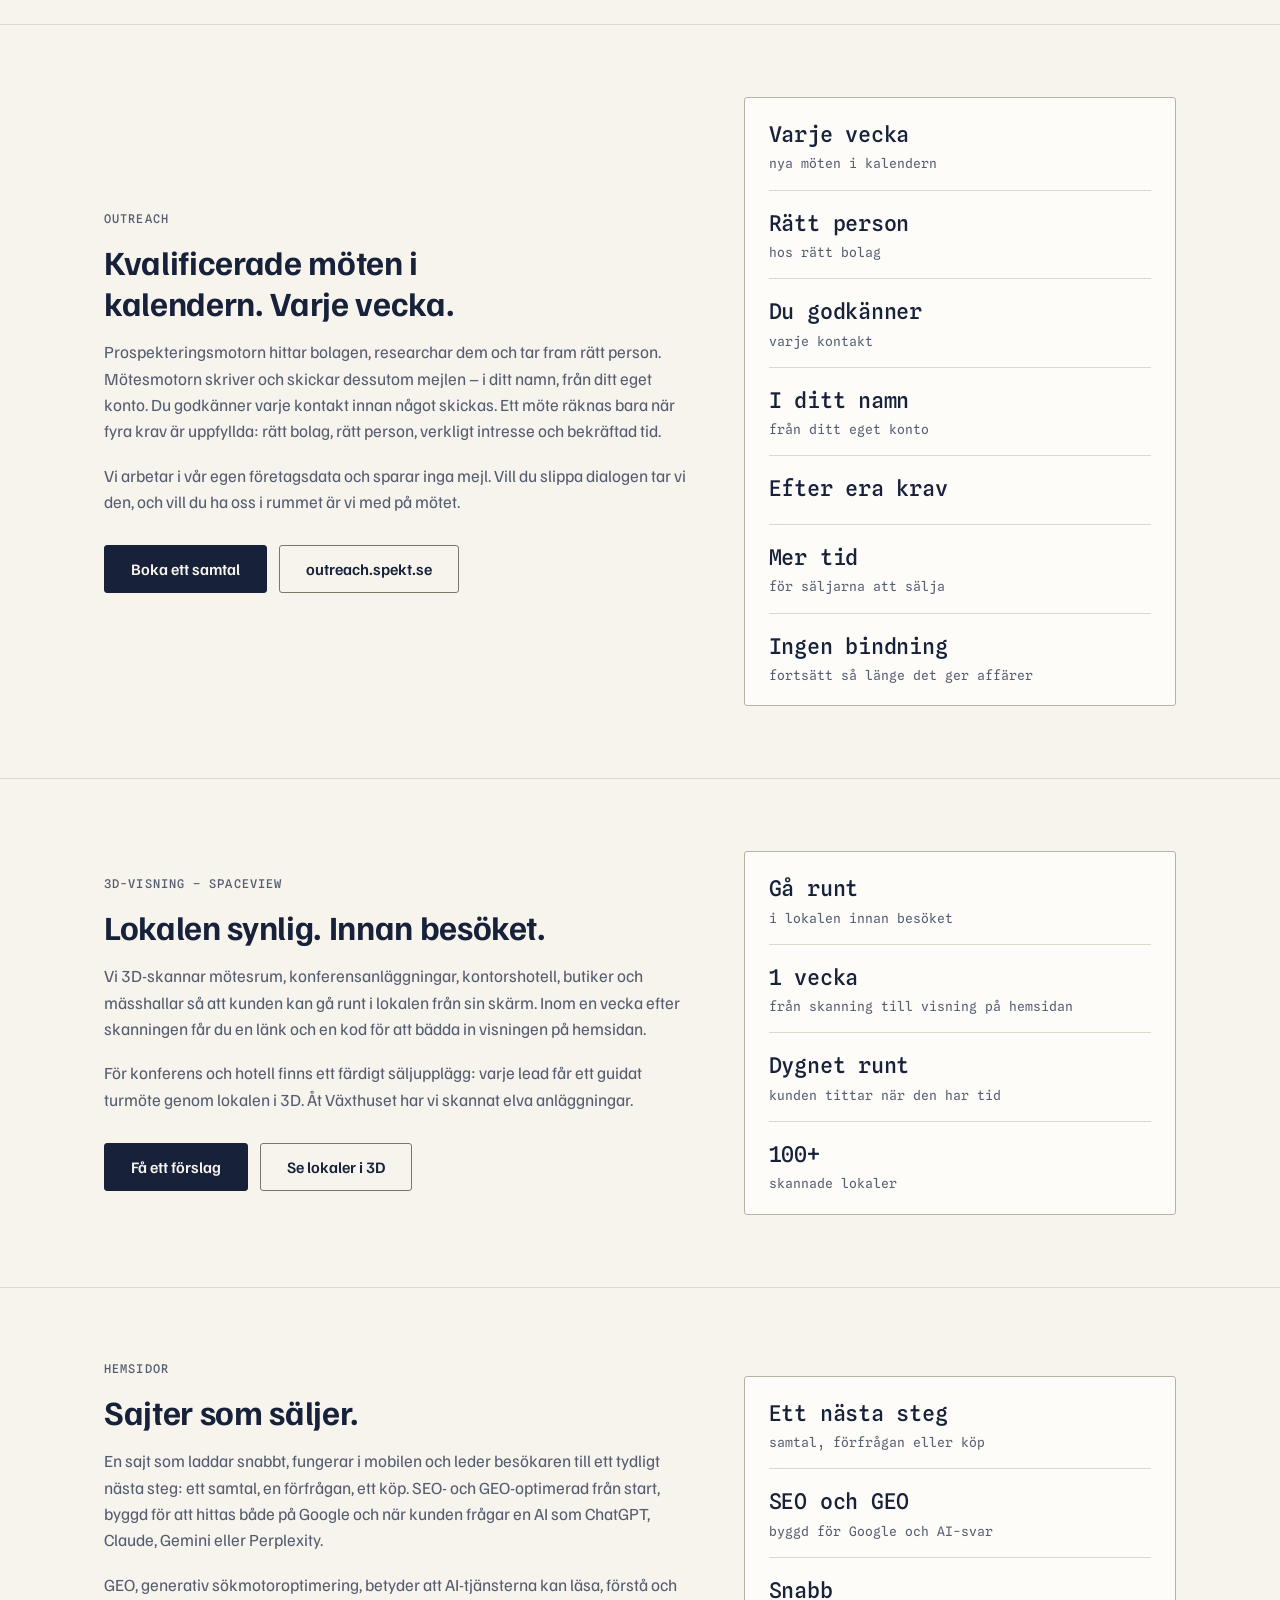
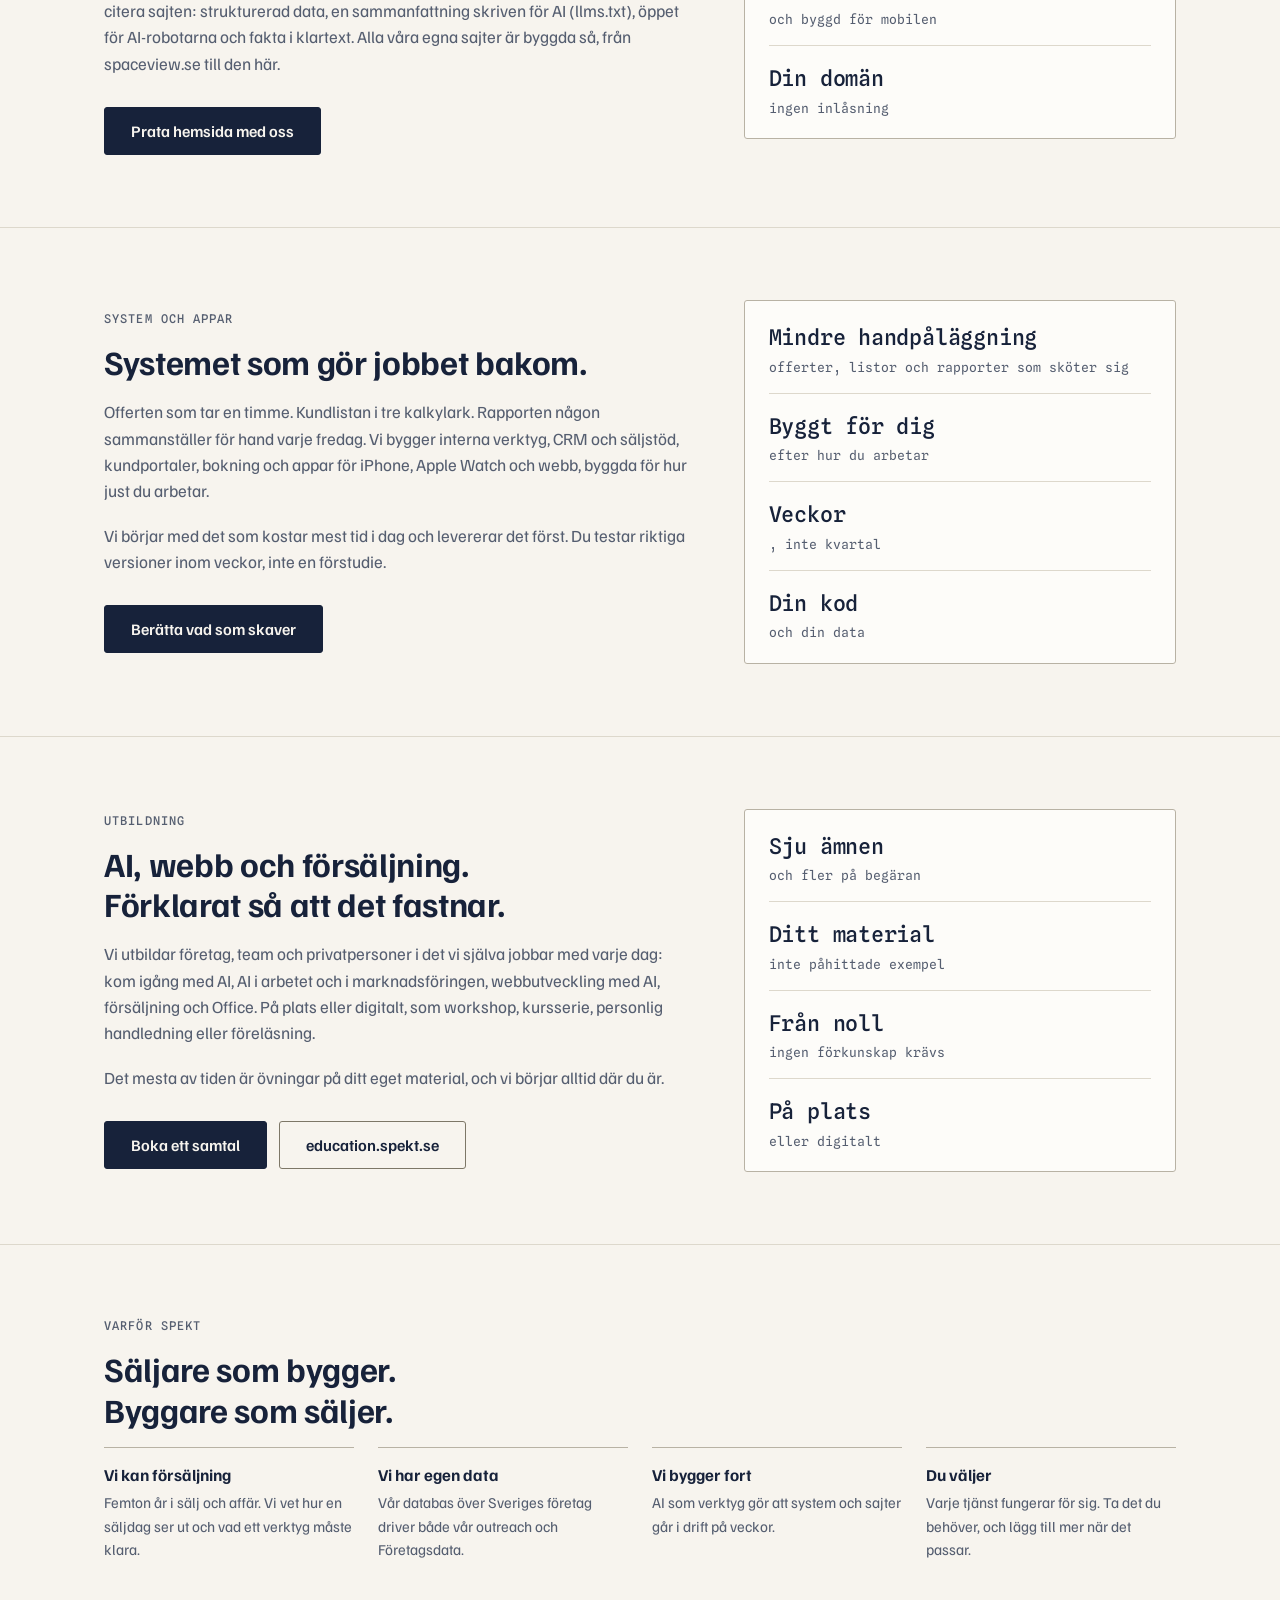
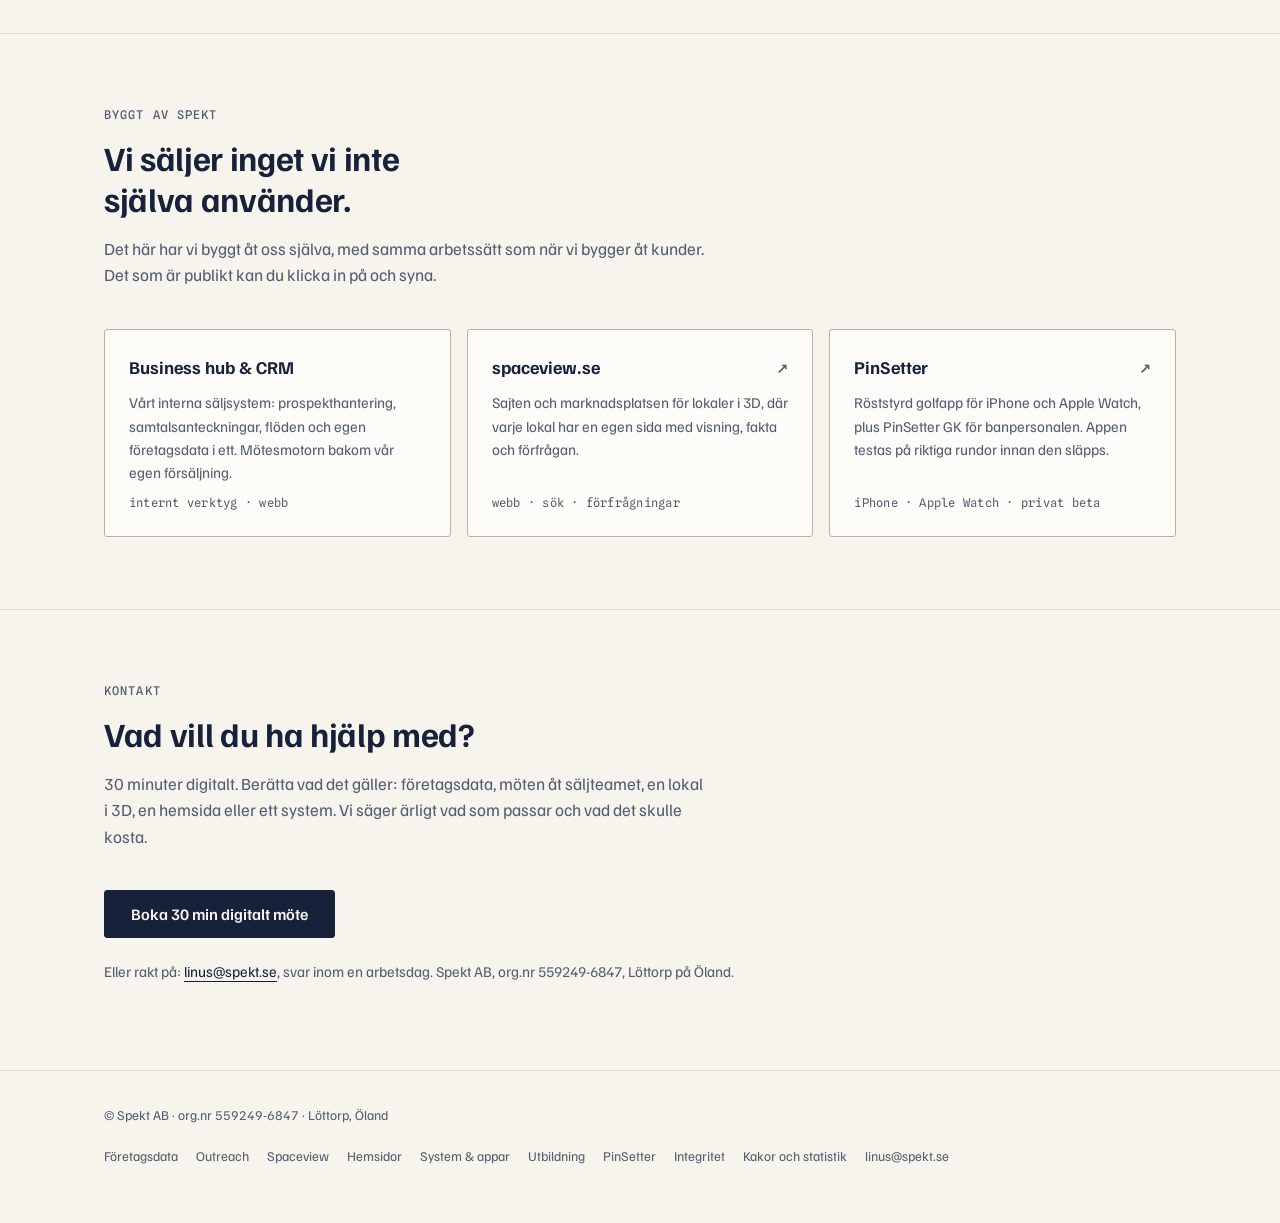
==== commit ac3be054: "Google Analytics med samtyckesruta på spekt.se (Linus 2026-11-24) Linus 2026-11-24: Google Analytics" ====
--- a/index.html
+++ b/index.html
@@ -463,12 +463,15 @@
       <a href="#system">System &amp; appar</a>
       <a href="https://education.spekt.se/">Utbildning</a>
       <a href="https://pinsetter.se">PinSetter</a>
+      <a href="/integritet">Integritet</a>
+      <a href="/integritet#kakor" data-samtycke>Kakor och statistik</a>
       <a href="mailto:linus@spekt.se">linus@spekt.se</a>
     </nav>
   </div>
 </footer>
 
 <script src="/sida.js"></script>
+<script src="/samtycke.js"></script>
 
 </body>
 </html>
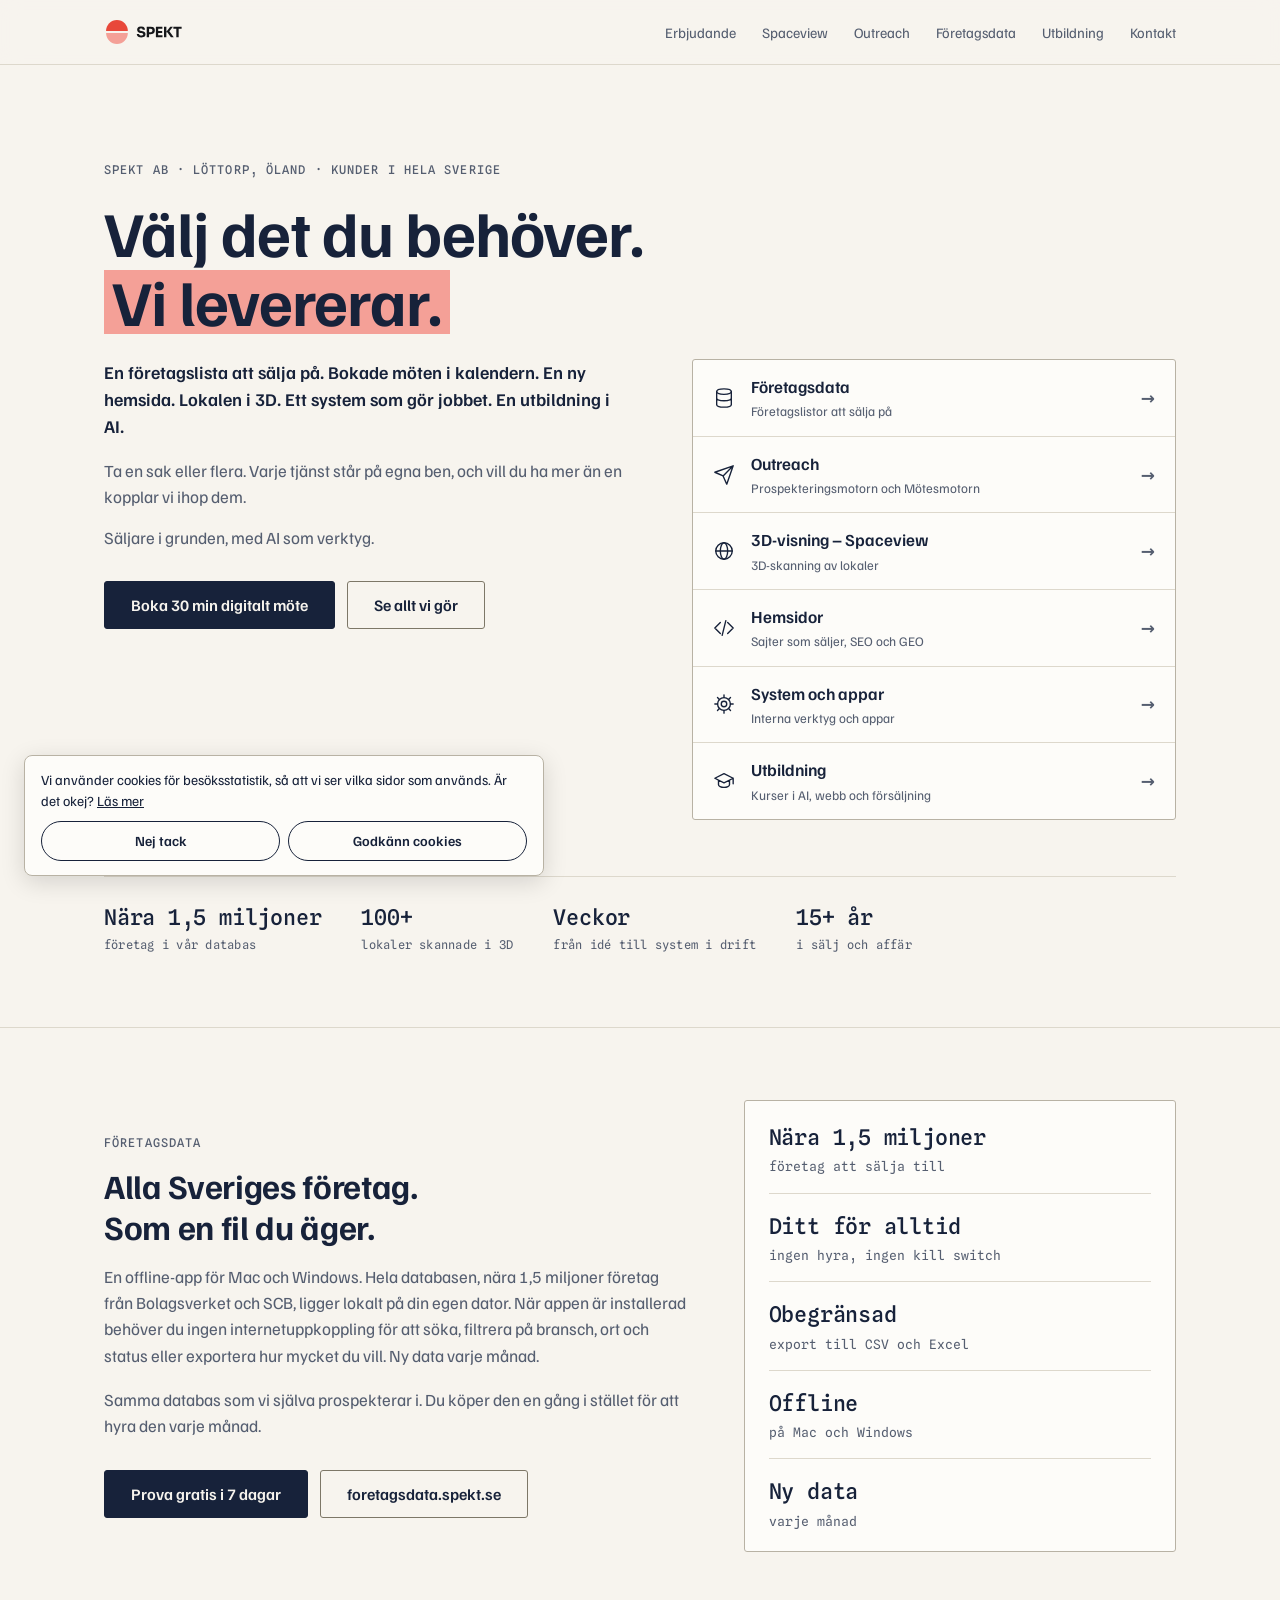
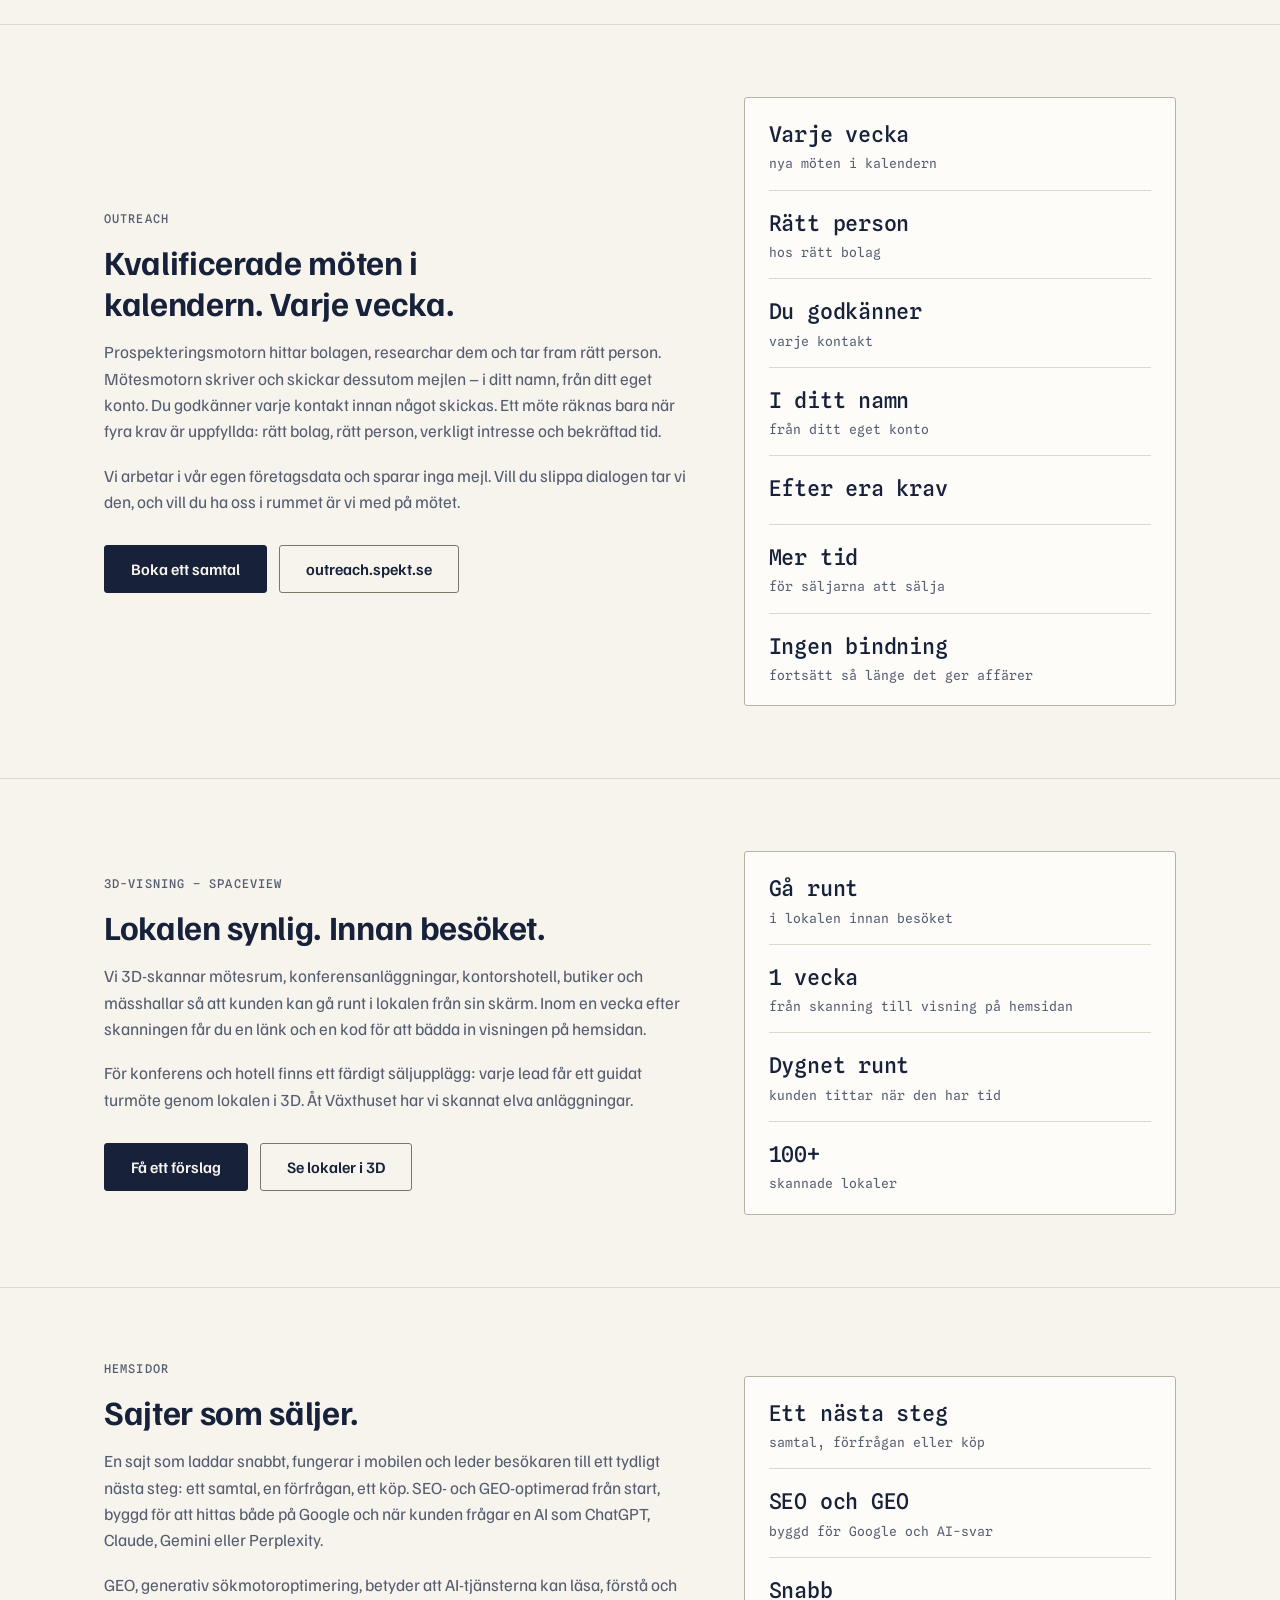
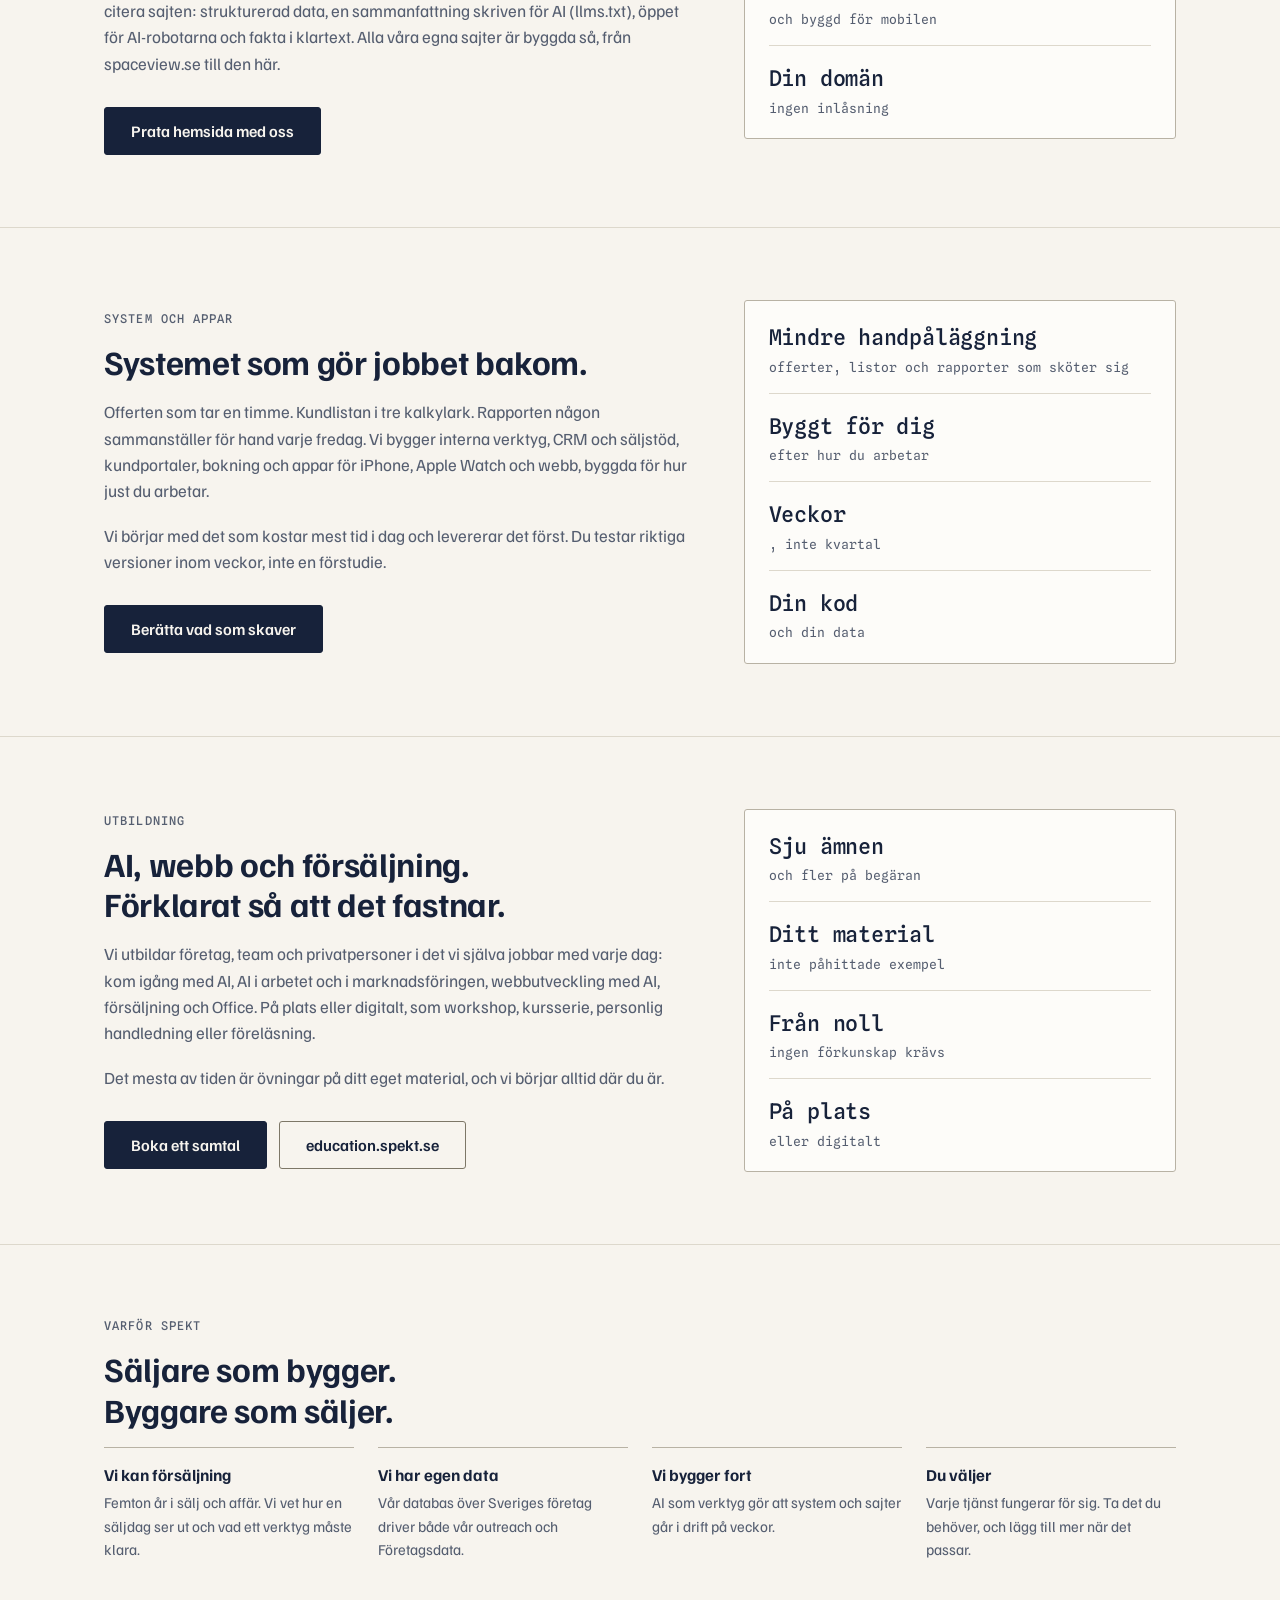
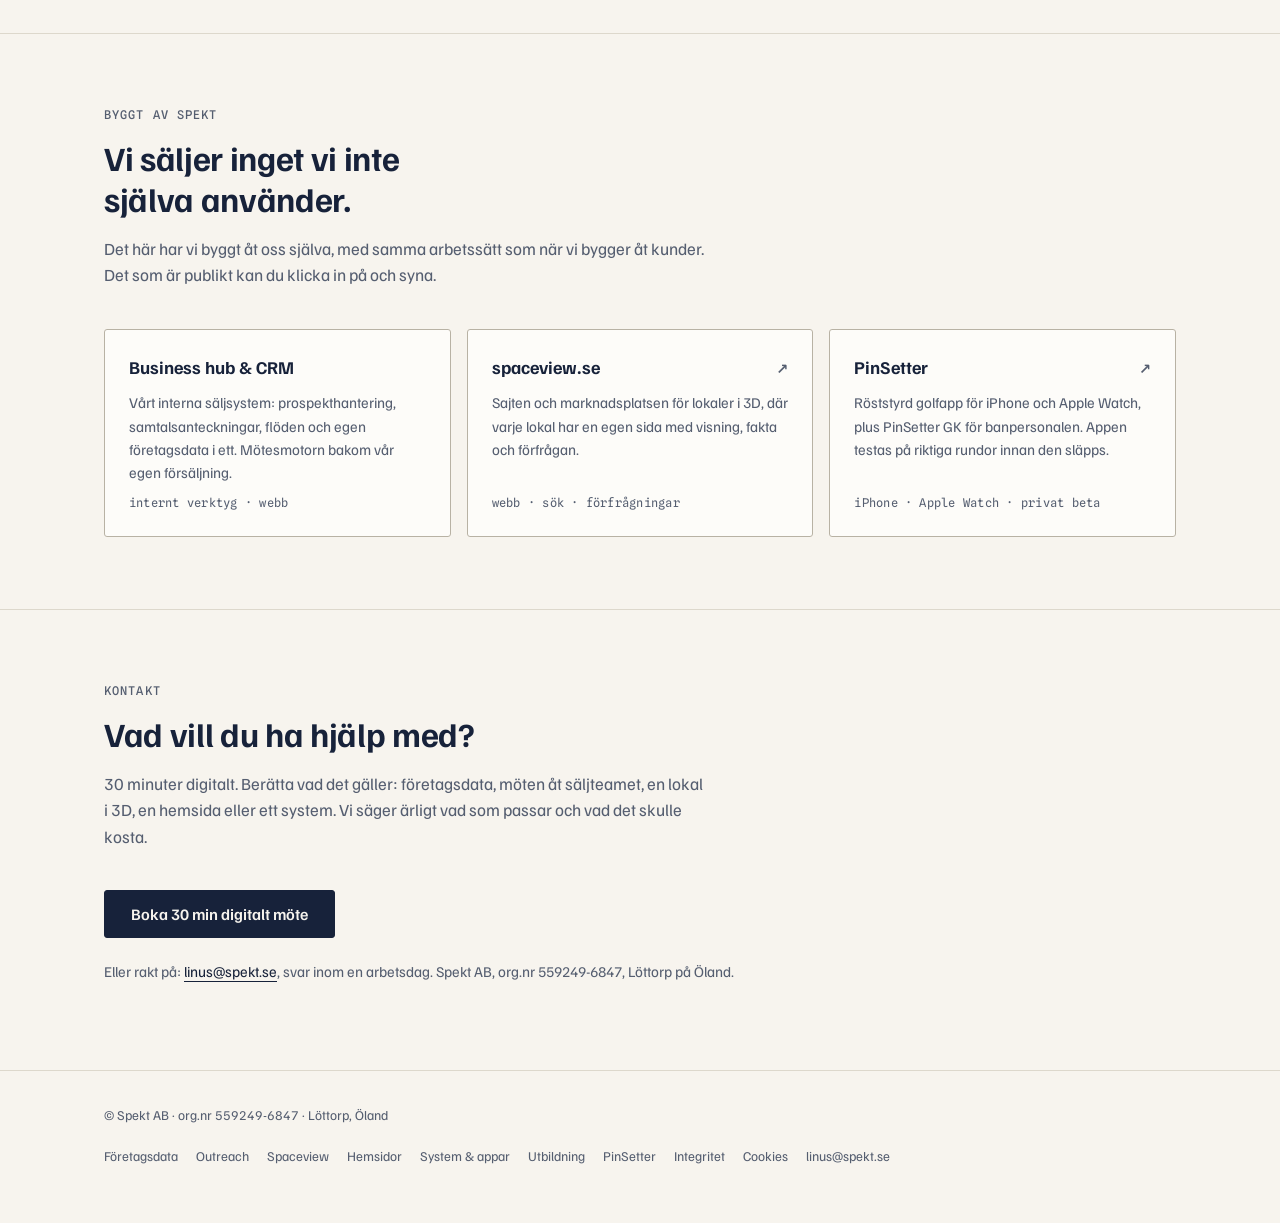
==== commit b88340a0: "Cookies i stället för Google Analytics i rutan och sidfoten (Linus 2026-11-24) Linus 2026-11-24: "är" ====
--- a/index.html
+++ b/index.html
@@ -464,7 +464,7 @@
       <a href="https://education.spekt.se/">Utbildning</a>
       <a href="https://pinsetter.se">PinSetter</a>
       <a href="/integritet">Integritet</a>
-      <a href="/integritet#kakor" data-samtycke>Kakor och statistik</a>
+      <a href="/integritet#kakor" data-samtycke>Cookies</a>
       <a href="mailto:linus@spekt.se">linus@spekt.se</a>
     </nav>
   </div>
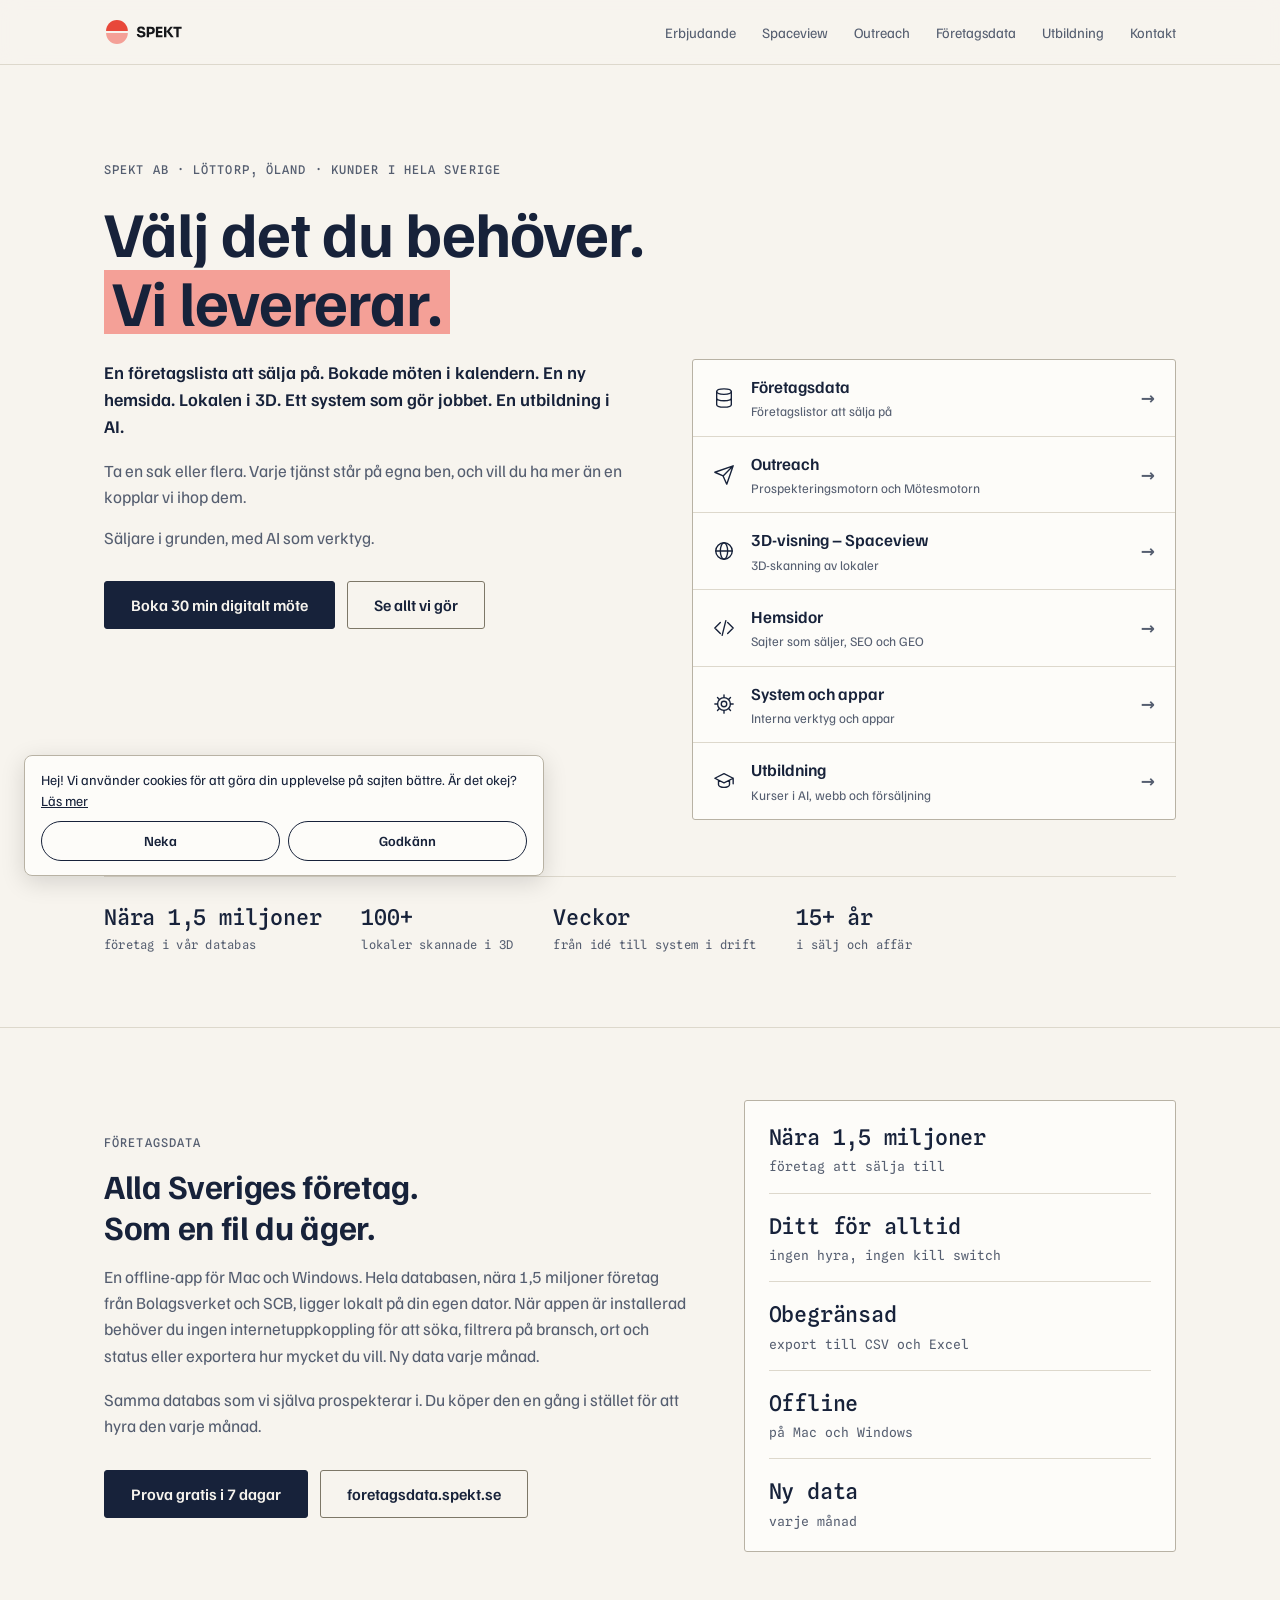
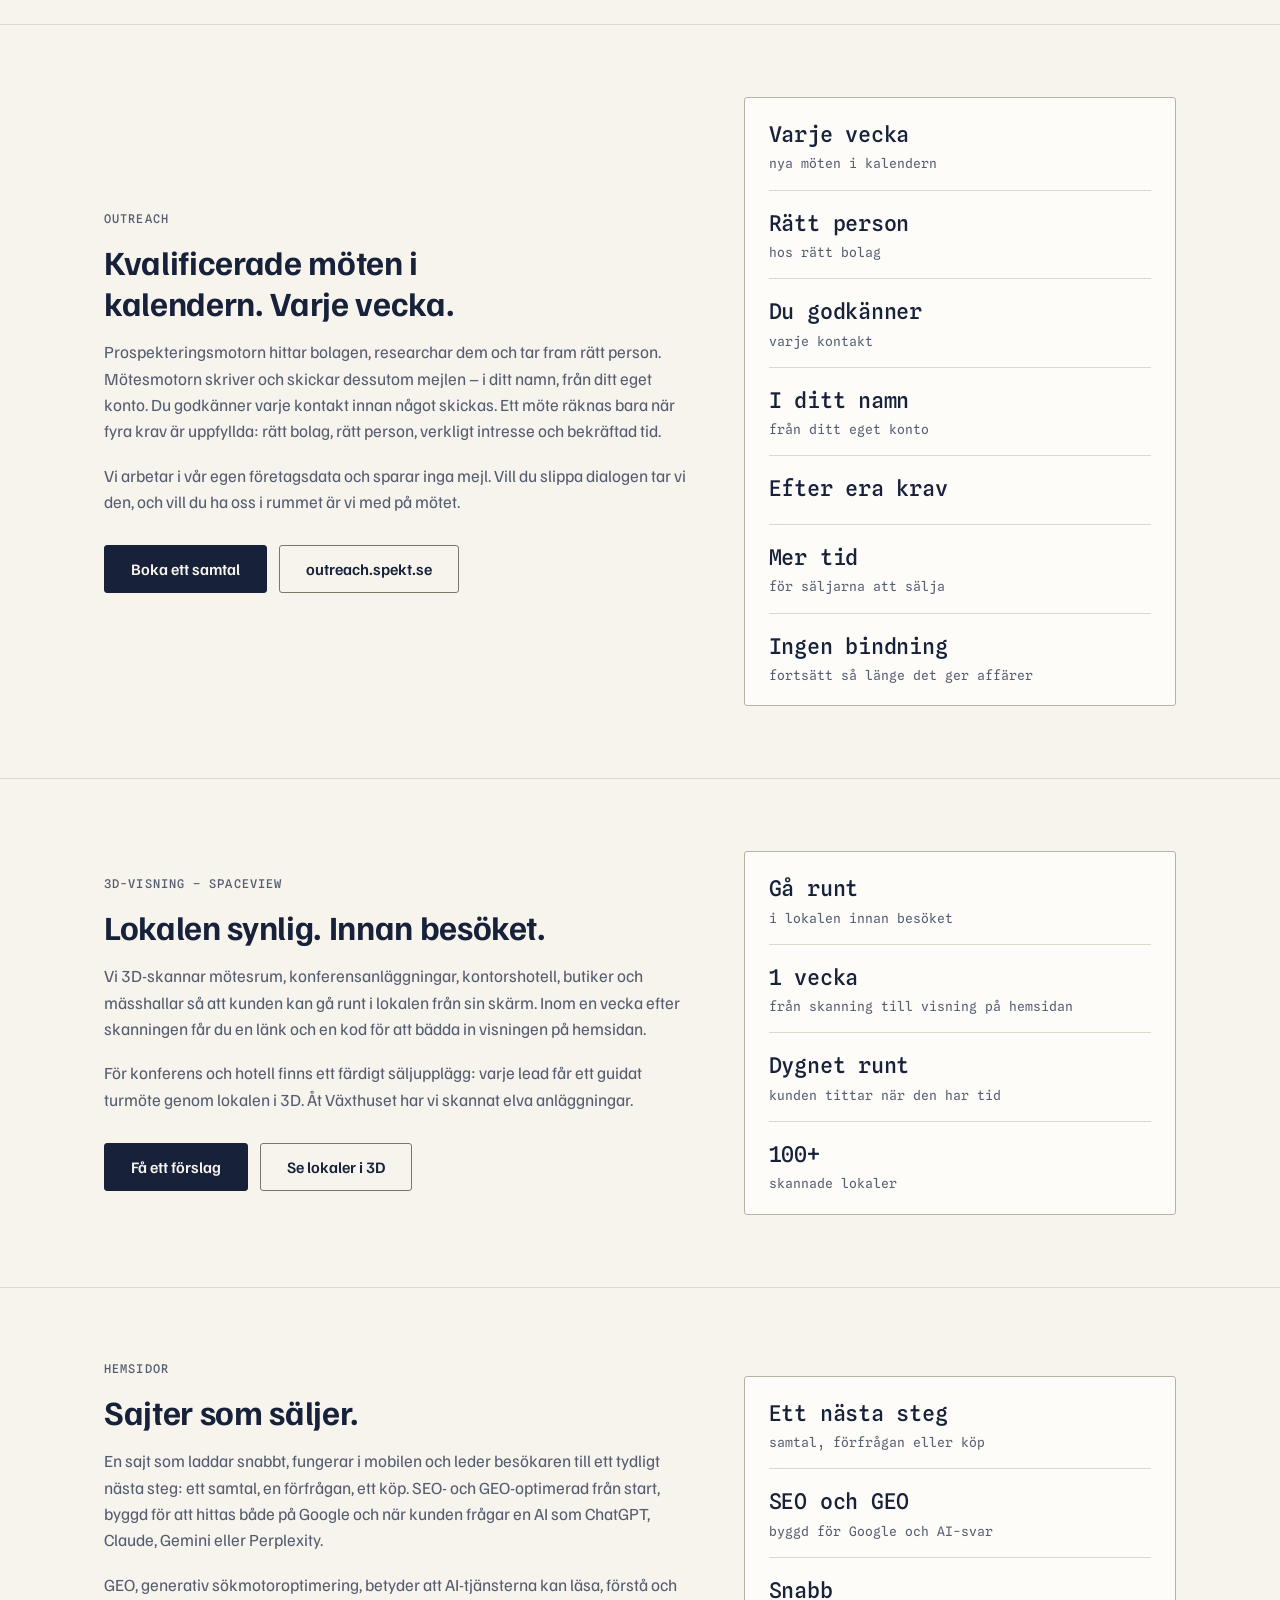
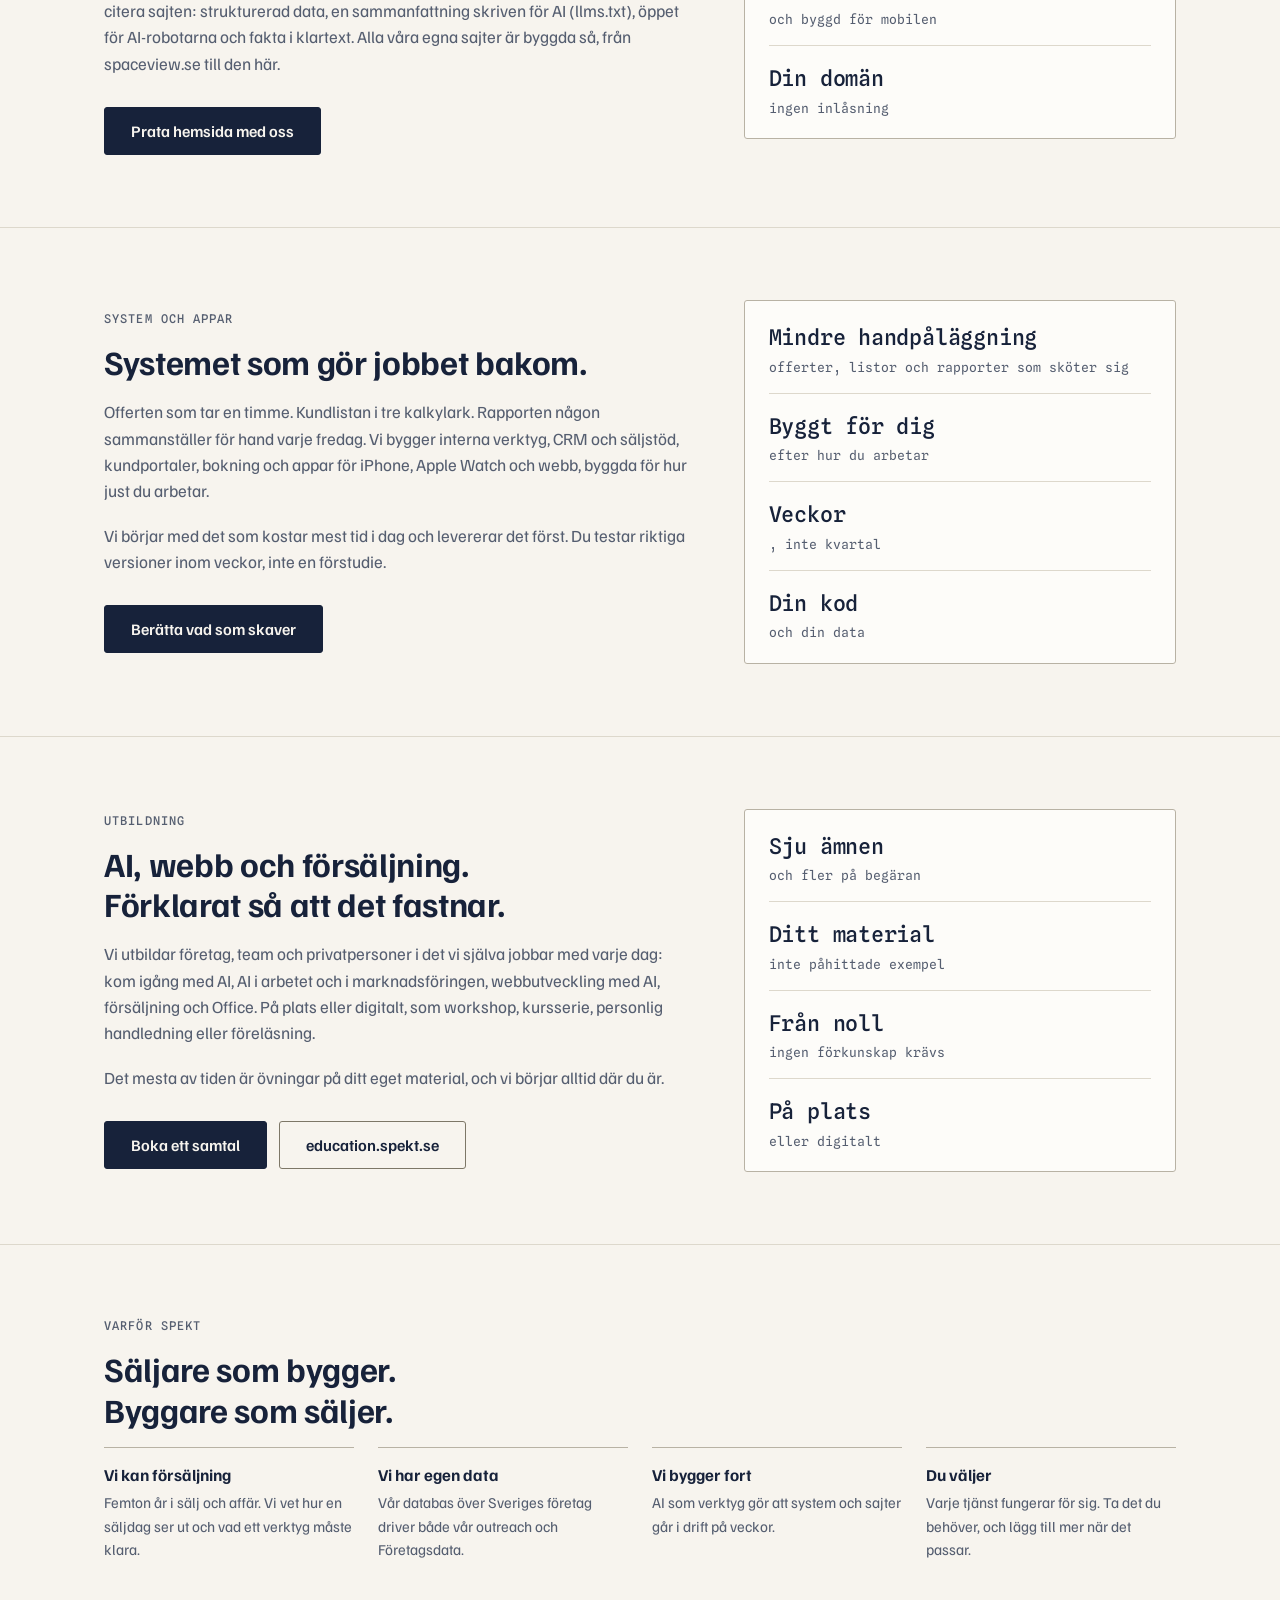
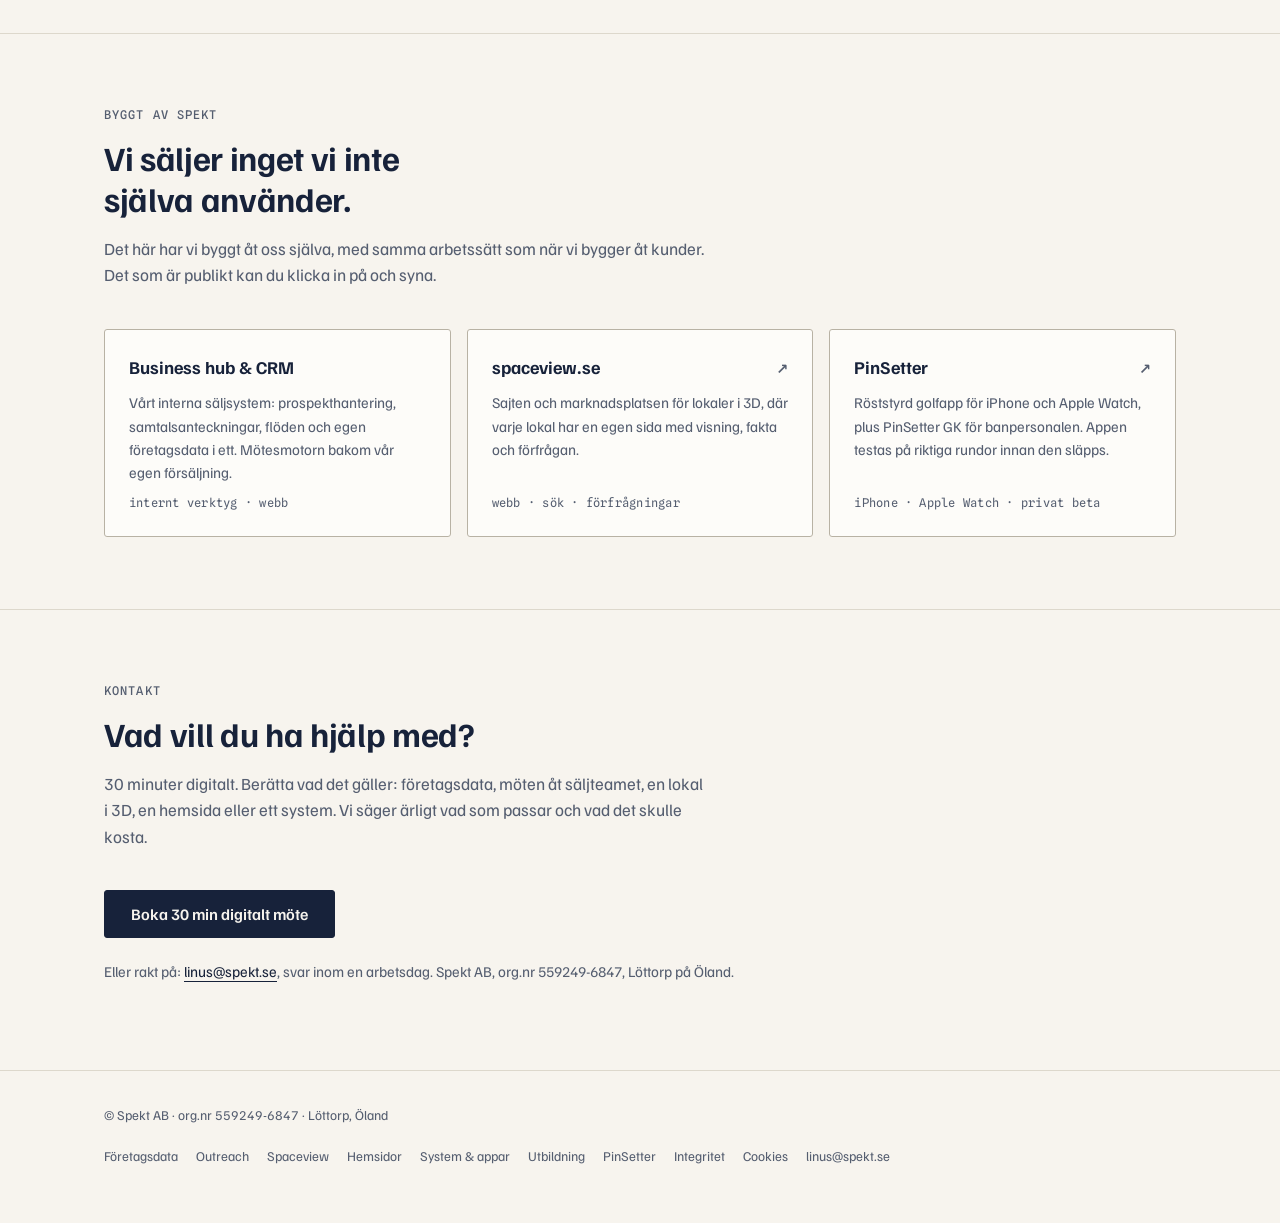
==== commit ae5c3950: "Strukturerad data: bild och lagerstatus för Företagsdata (Search Console, Linus 2026-11-25) Co-Autho" ====
--- a/index.html
+++ b/index.html
@@ -144,6 +144,7 @@
         "name": "Företagsdata",
         "description": "Sveriges företagsregister i en app för Mac och Windows, sökbar offline. Data från Bolagsverket och SCB med en ny version varje månad. 5 000 kr exklusive moms som engångsköp; uppdateringar frivilligt för 2 000 kr per år.",
         "url": "https://foretagsdata.spekt.se/",
+        "image": "https://foretagsdata.spekt.se/delningsbild.png",
         "category": "Programvara",
         "brand": { "@type": "Brand", "name": "Företagsdata" },
         "manufacturer": { "@id": "https://spekt.se/#organisation" },
@@ -153,6 +154,7 @@
           "priceCurrency": "SEK",
           "priceSpecification": { "@type": "PriceSpecification", "price": "5000", "priceCurrency": "SEK", "valueAddedTaxIncluded": false },
           "url": "https://foretagsdata.spekt.se/#pris",
+          "availability": "https://schema.org/InStock",
           "seller": { "@id": "https://spekt.se/#organisation" }
         }
       }
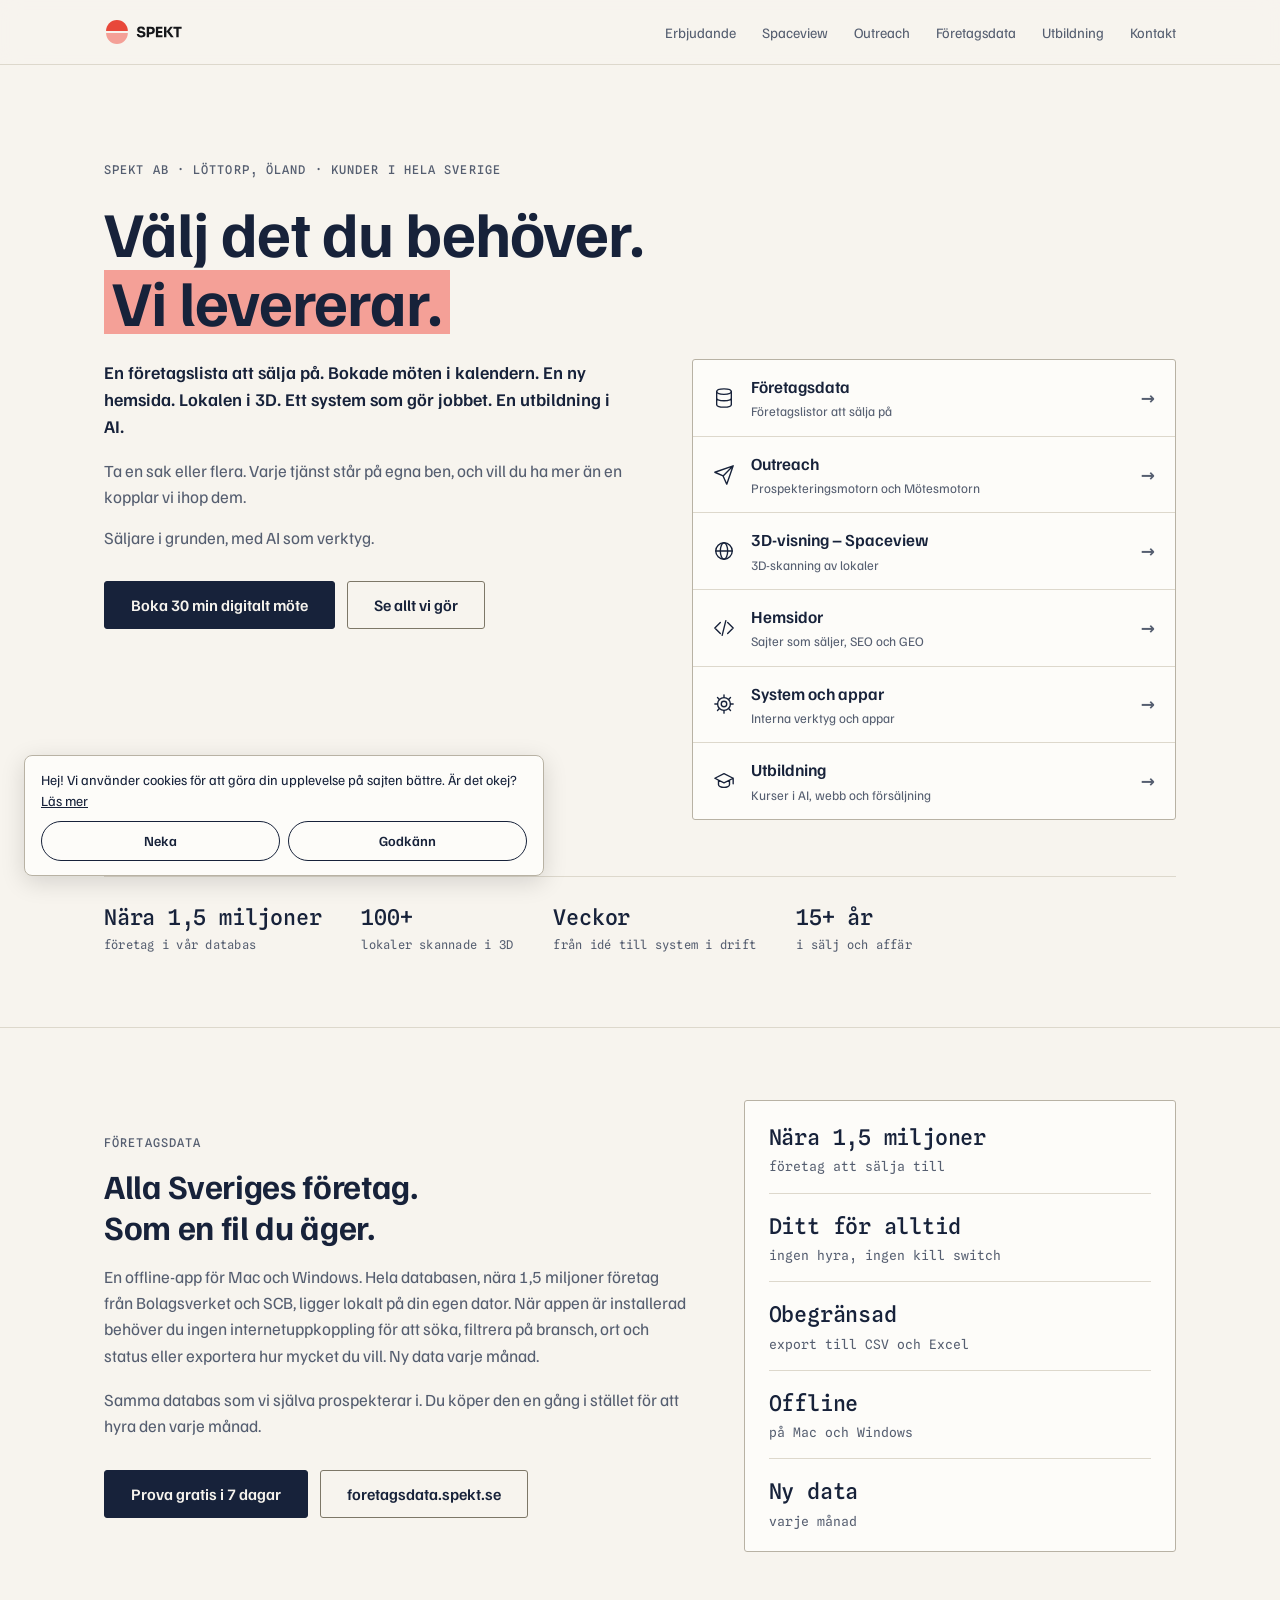
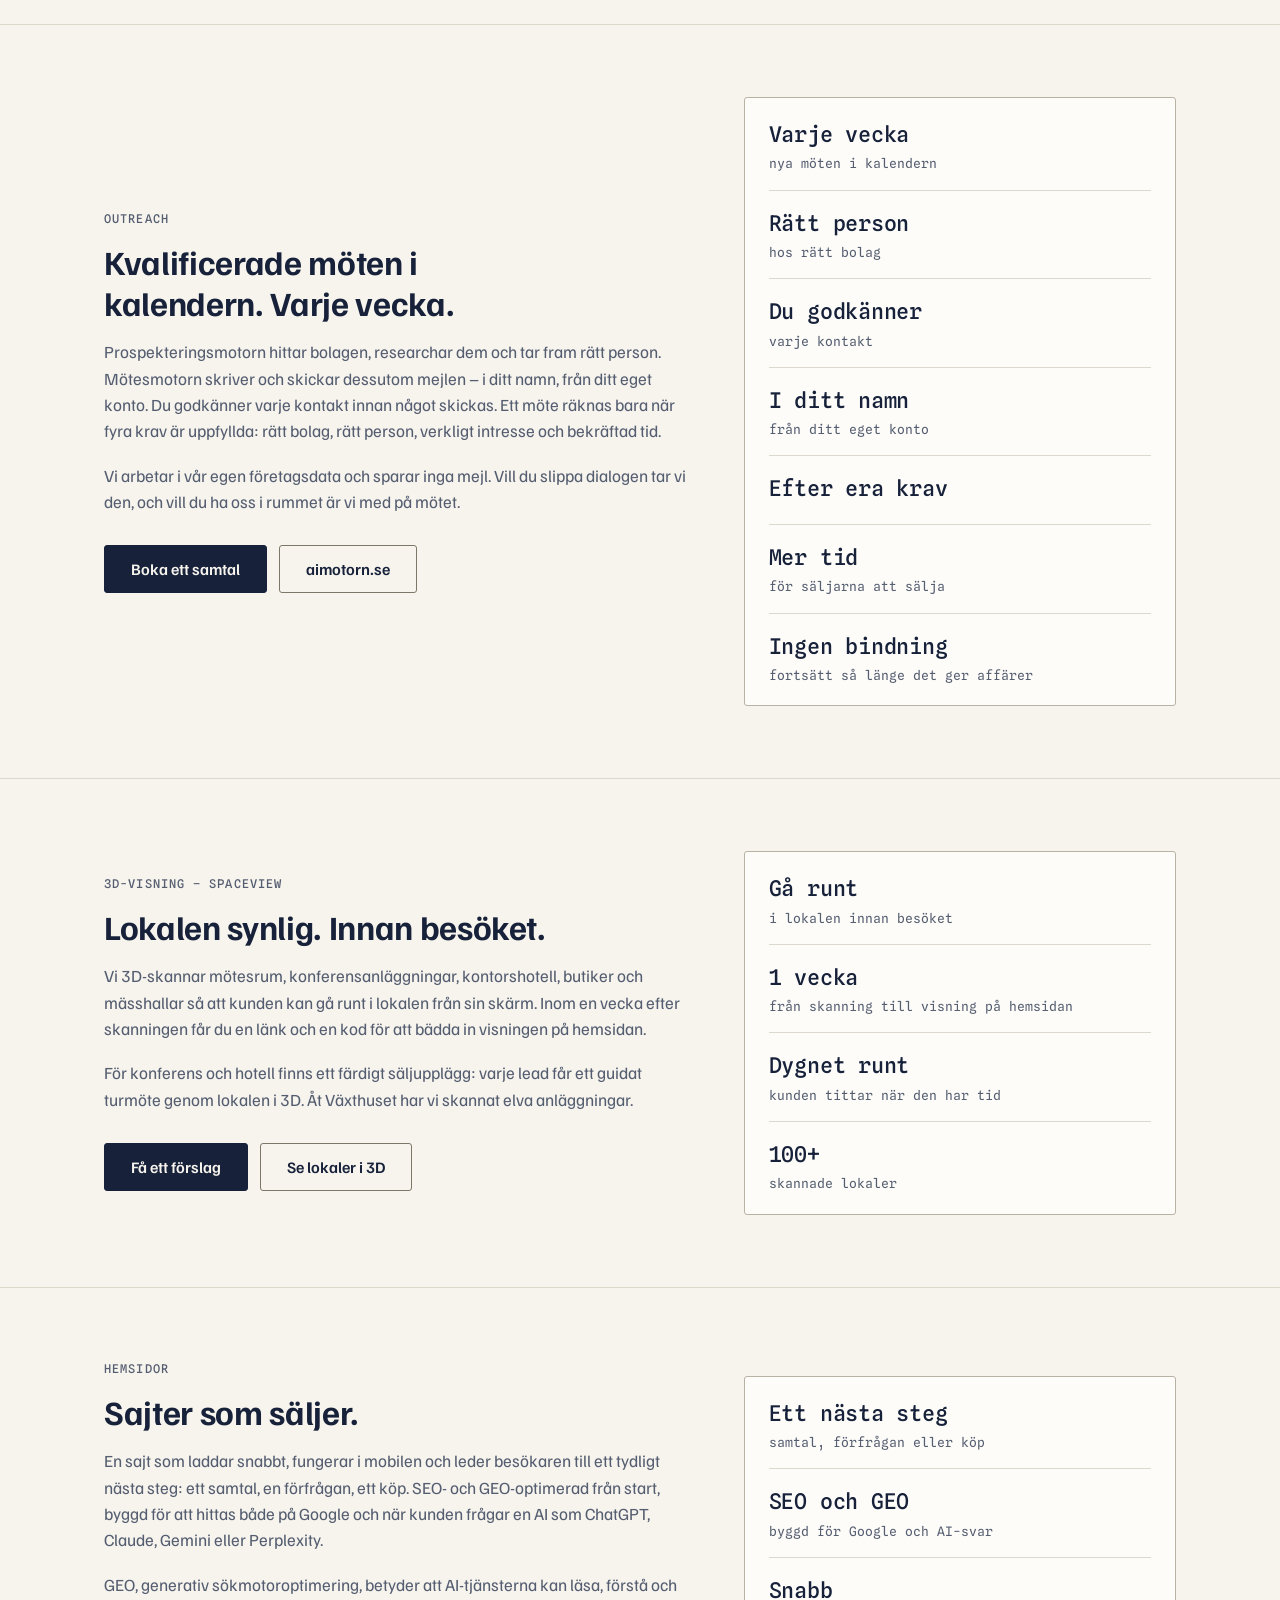
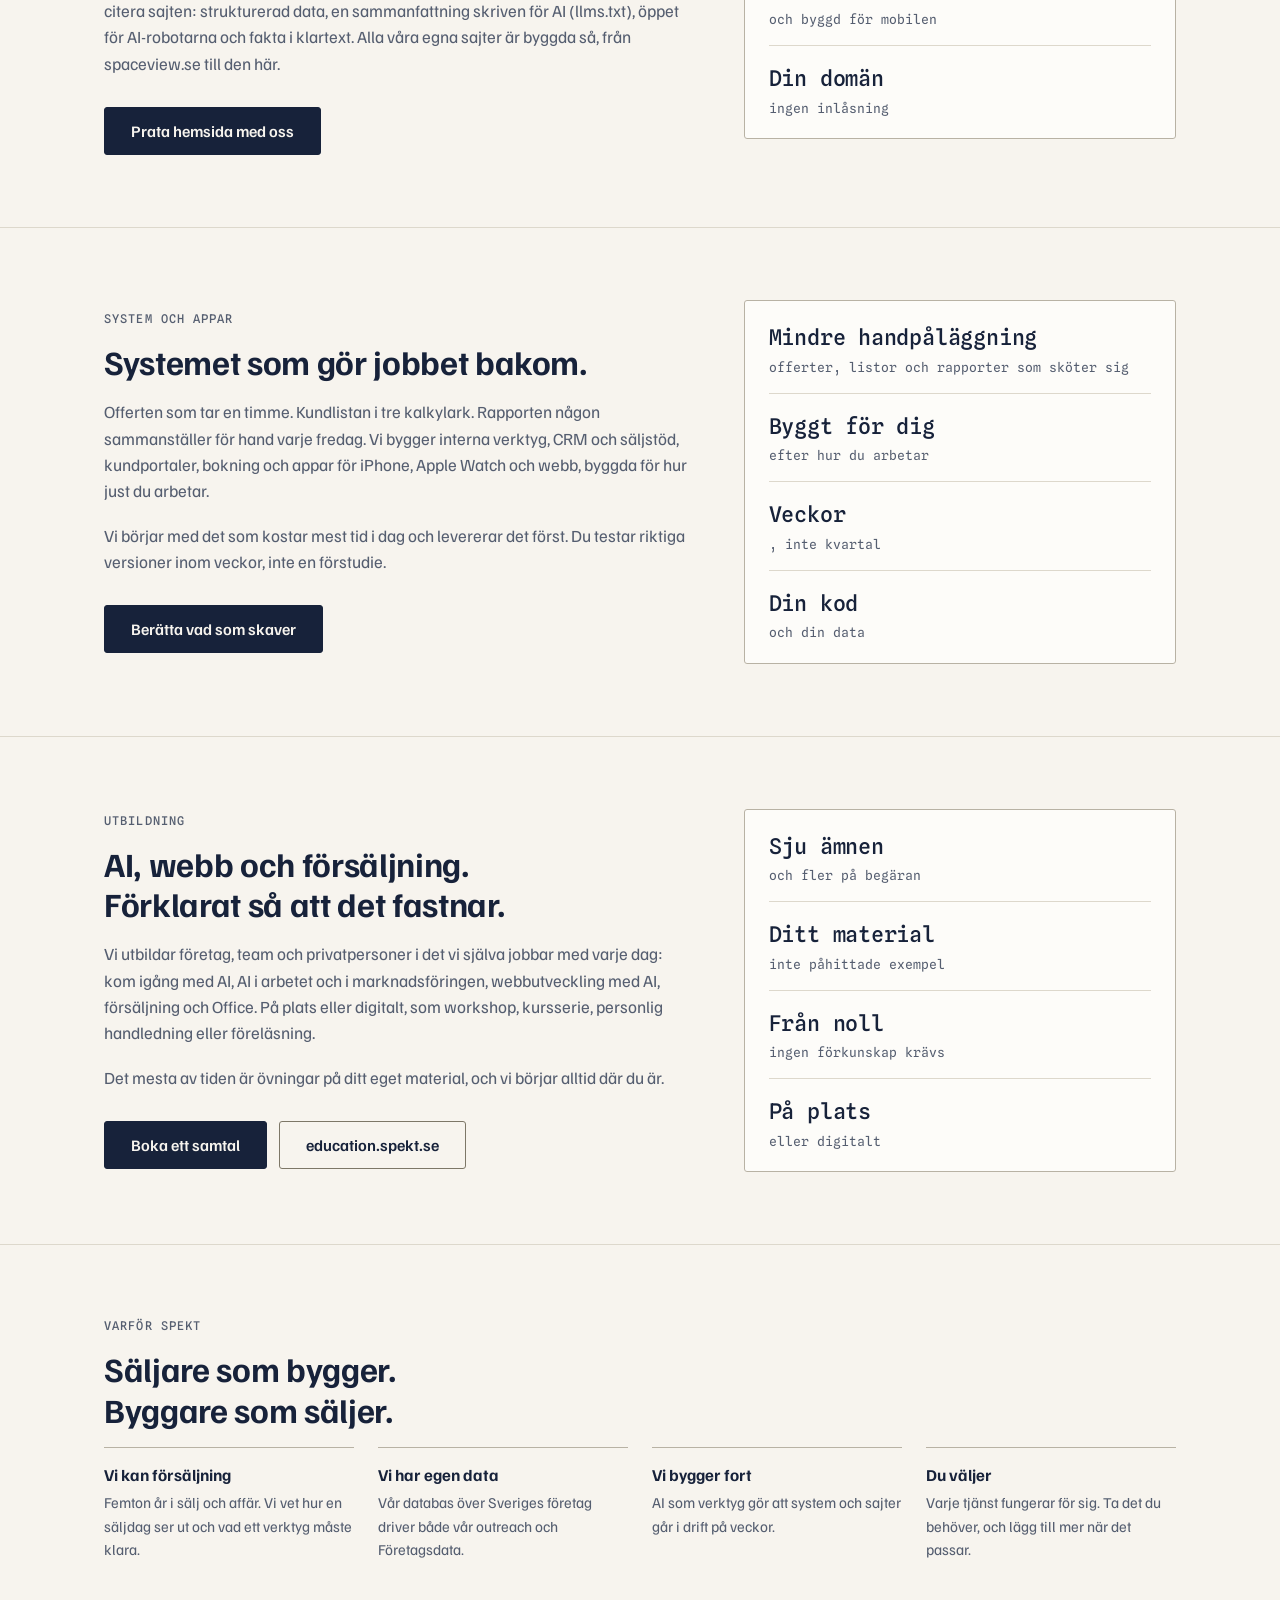
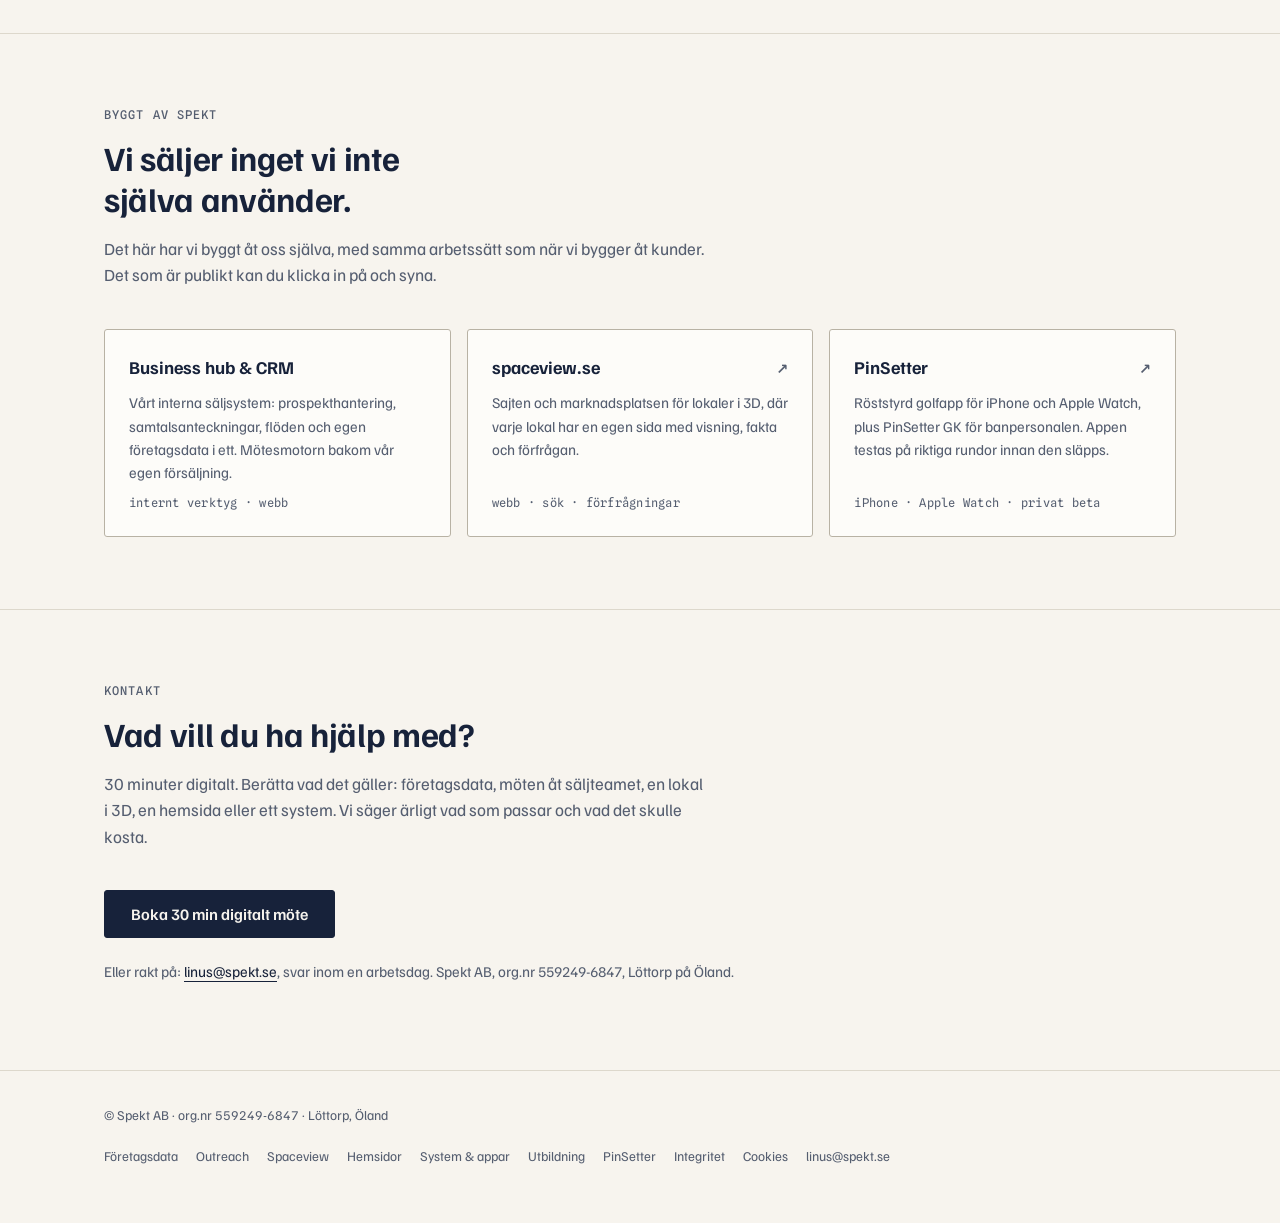
==== commit de5a1470: "spekt.se länkar till aimotorn.se i stället för outreach.spekt.se (Linus 2026-11-26) Co-Authored-By: " ====
--- a/index.html
+++ b/index.html
@@ -50,7 +50,7 @@
         "contactPoint": { "@type": "ContactPoint", "contactType": "sales", "email": "linus@spekt.se", "availableLanguage": "sv" },
         "sameAs": [
           "https://www.spaceview.se/",
-          "https://outreach.spekt.se/",
+          "https://aimotorn.se/",
           "https://foretagsdata.spekt.se/",
           "https://education.spekt.se/",
           "https://pinsetter.se/"
@@ -133,7 +133,7 @@
         "name": "Outreach och mötesbokning",
         "serviceType": "Mötesbokning för B2B-säljteam",
         "description": "Prospekteringsmotorn hittar bolagen som matchar kundens idealkund, researchar och bedömer dem och tar fram rätt kontaktperson. Mötesmotorn skriver och skickar dessutom personliga mejlsekvenser i kundens namn från kundens eget mejlkonto; kunden godkänner varje kontakt. Uppstart 10 000 kr en gång. Prospekteringsmotorn 1 500 kr per månad, Mötesmotorn 4 000 kr per månad eller Mötesmotorn Extra 5 000 kr per månad. Personlig mötesbokning från 3 000 kr per möte, med på säljmötet från 5 000 kr per möte. Exklusive moms, ingen bindningstid.",
-        "url": "https://outreach.spekt.se/",
+        "url": "https://aimotorn.se/",
         "provider": { "@id": "https://spekt.se/#organisation" },
         "areaServed": { "@type": "Country", "name": "Sverige" },
         "availableLanguage": "sv"
@@ -174,7 +174,7 @@
     <nav class="lankar" aria-label="Huvudmeny">
       <a href="#erbjudande">Erbjudande</a>
       <a href="https://www.spaceview.se/">Spaceview</a>
-      <a href="https://outreach.spekt.se/">Outreach</a>
+      <a href="https://aimotorn.se/">Outreach</a>
       <a href="https://foretagsdata.spekt.se/">Företagsdata</a>
       <a href="https://education.spekt.se/">Utbildning</a>
       <a href="#kontakt">Kontakt</a>
@@ -186,7 +186,7 @@
   <nav class="mobilmeny" id="mobilmeny" aria-label="Huvudmeny">
     <a href="#erbjudande">Erbjudande</a>
     <a href="https://www.spaceview.se/">Spaceview</a>
-    <a href="https://outreach.spekt.se/">Outreach</a>
+    <a href="https://aimotorn.se/">Outreach</a>
     <a href="https://foretagsdata.spekt.se/">Företagsdata</a>
     <a href="https://education.spekt.se/">Utbildning</a>
     <a href="#kontakt">Kontakt</a>
@@ -281,8 +281,8 @@
       <p class="blockingress">Vi arbetar i vår egen företagsdata och sparar inga mejl. Vill du slippa
       dialogen tar vi den, och vill du ha oss i rummet är vi med på mötet.</p>
       <div class="cta-rad">
-        <a class="knapp" href="https://outreach.spekt.se/#kontakt">Boka ett samtal</a>
-        <a class="knapp tunn" href="https://outreach.spekt.se/">outreach.spekt.se</a>
+        <a class="knapp" href="https://aimotorn.se/#kontakt">Boka ett samtal</a>
+        <a class="knapp tunn" href="https://aimotorn.se/">aimotorn.se</a>
       </div>
     </div>
     <ul class="fakta mono in" aria-label="Outreach i korthet">
@@ -459,7 +459,7 @@
     <div>© Spekt AB · org.nr 559249-6847 · Löttorp, Öland</div>
     <nav aria-label="Sidfot">
       <a href="https://foretagsdata.spekt.se/">Företagsdata</a>
-      <a href="https://outreach.spekt.se/">Outreach</a>
+      <a href="https://aimotorn.se/">Outreach</a>
       <a href="https://www.spaceview.se/">Spaceview</a>
       <a href="#hemsidor">Hemsidor</a>
       <a href="#system">System &amp; appar</a>
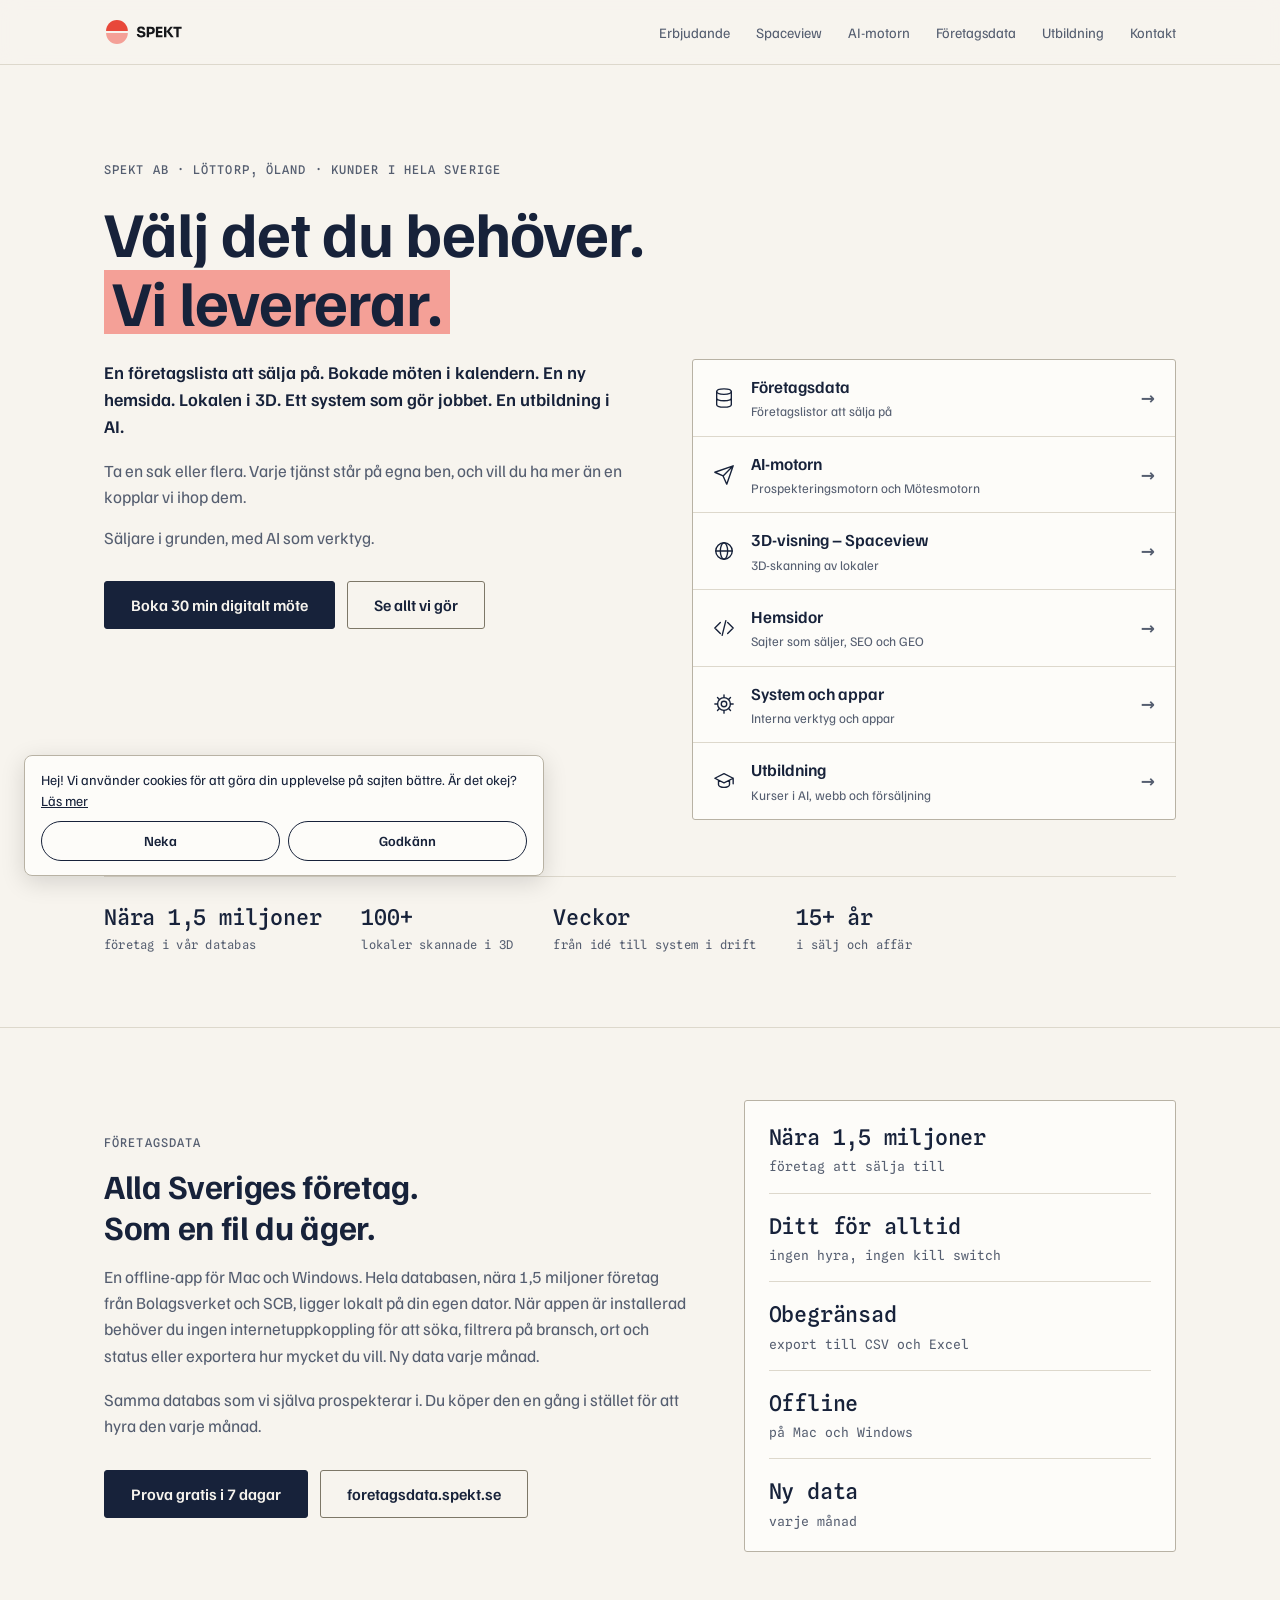
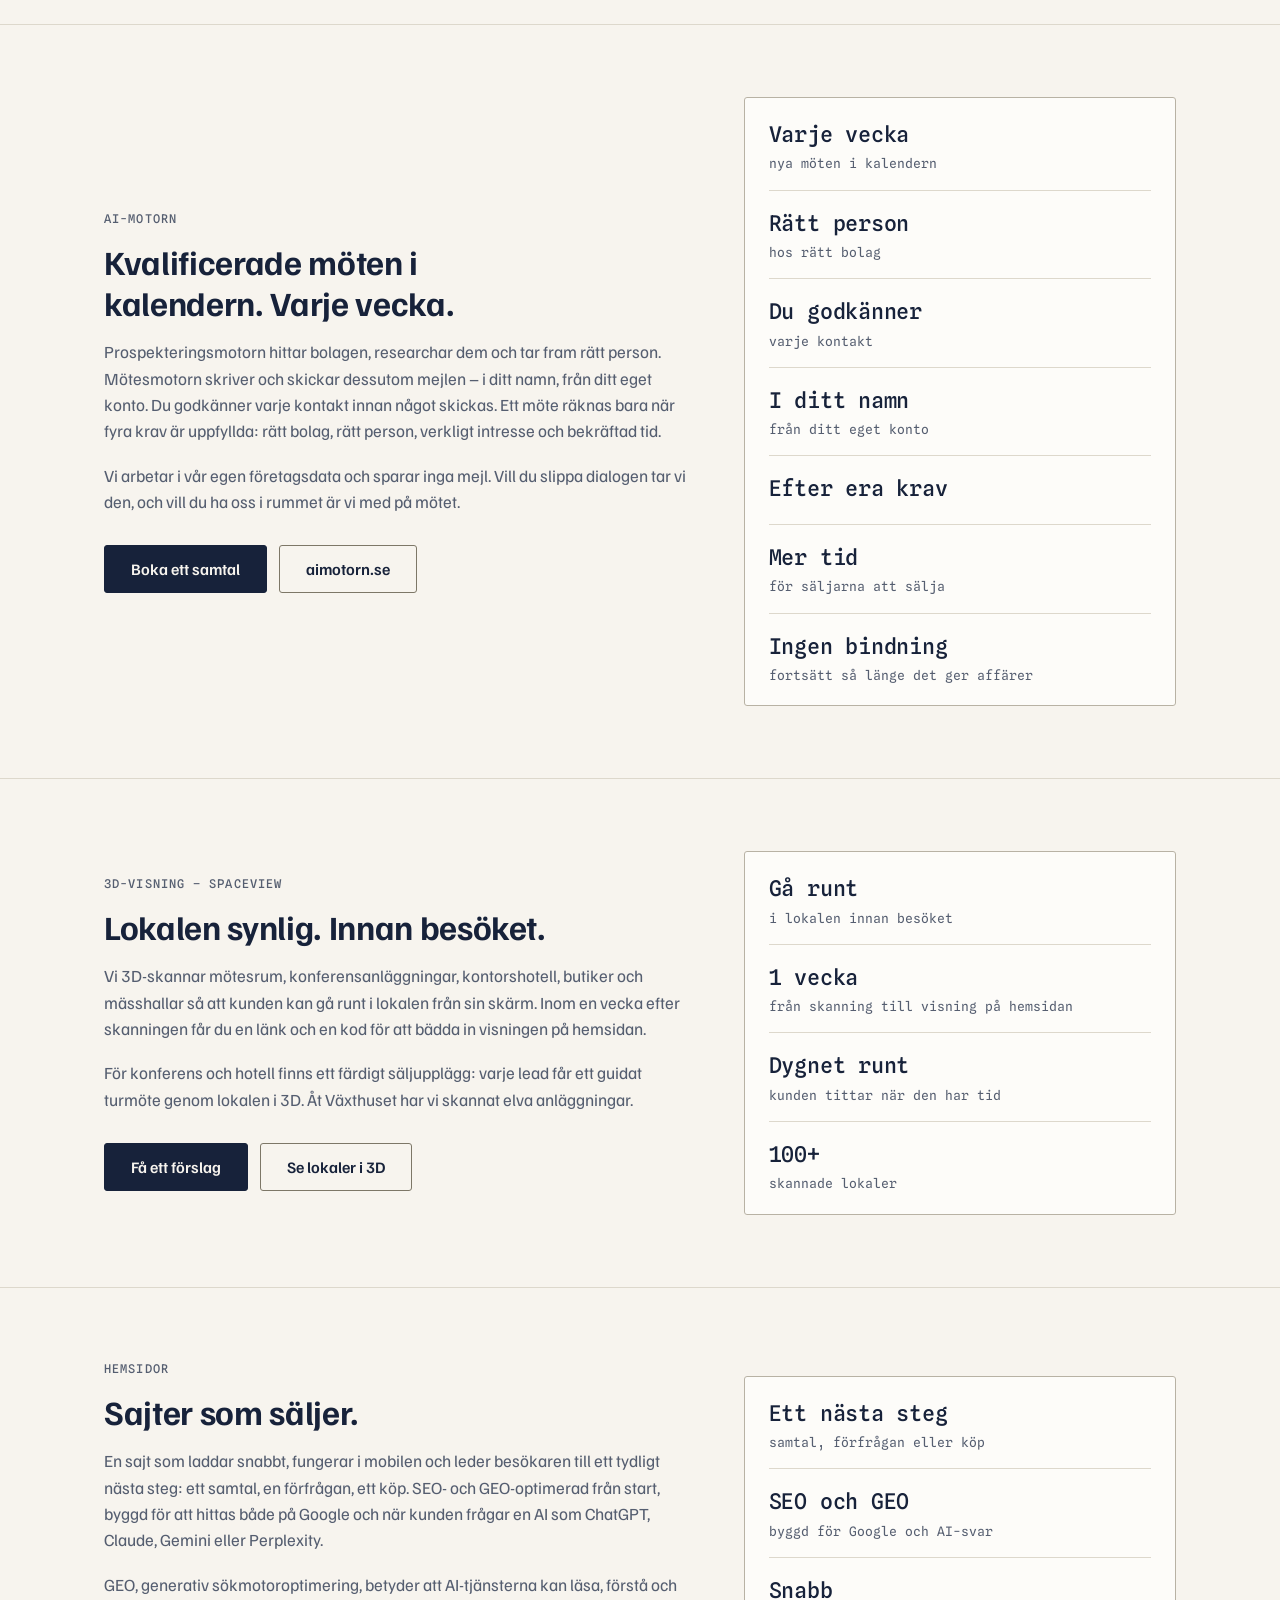
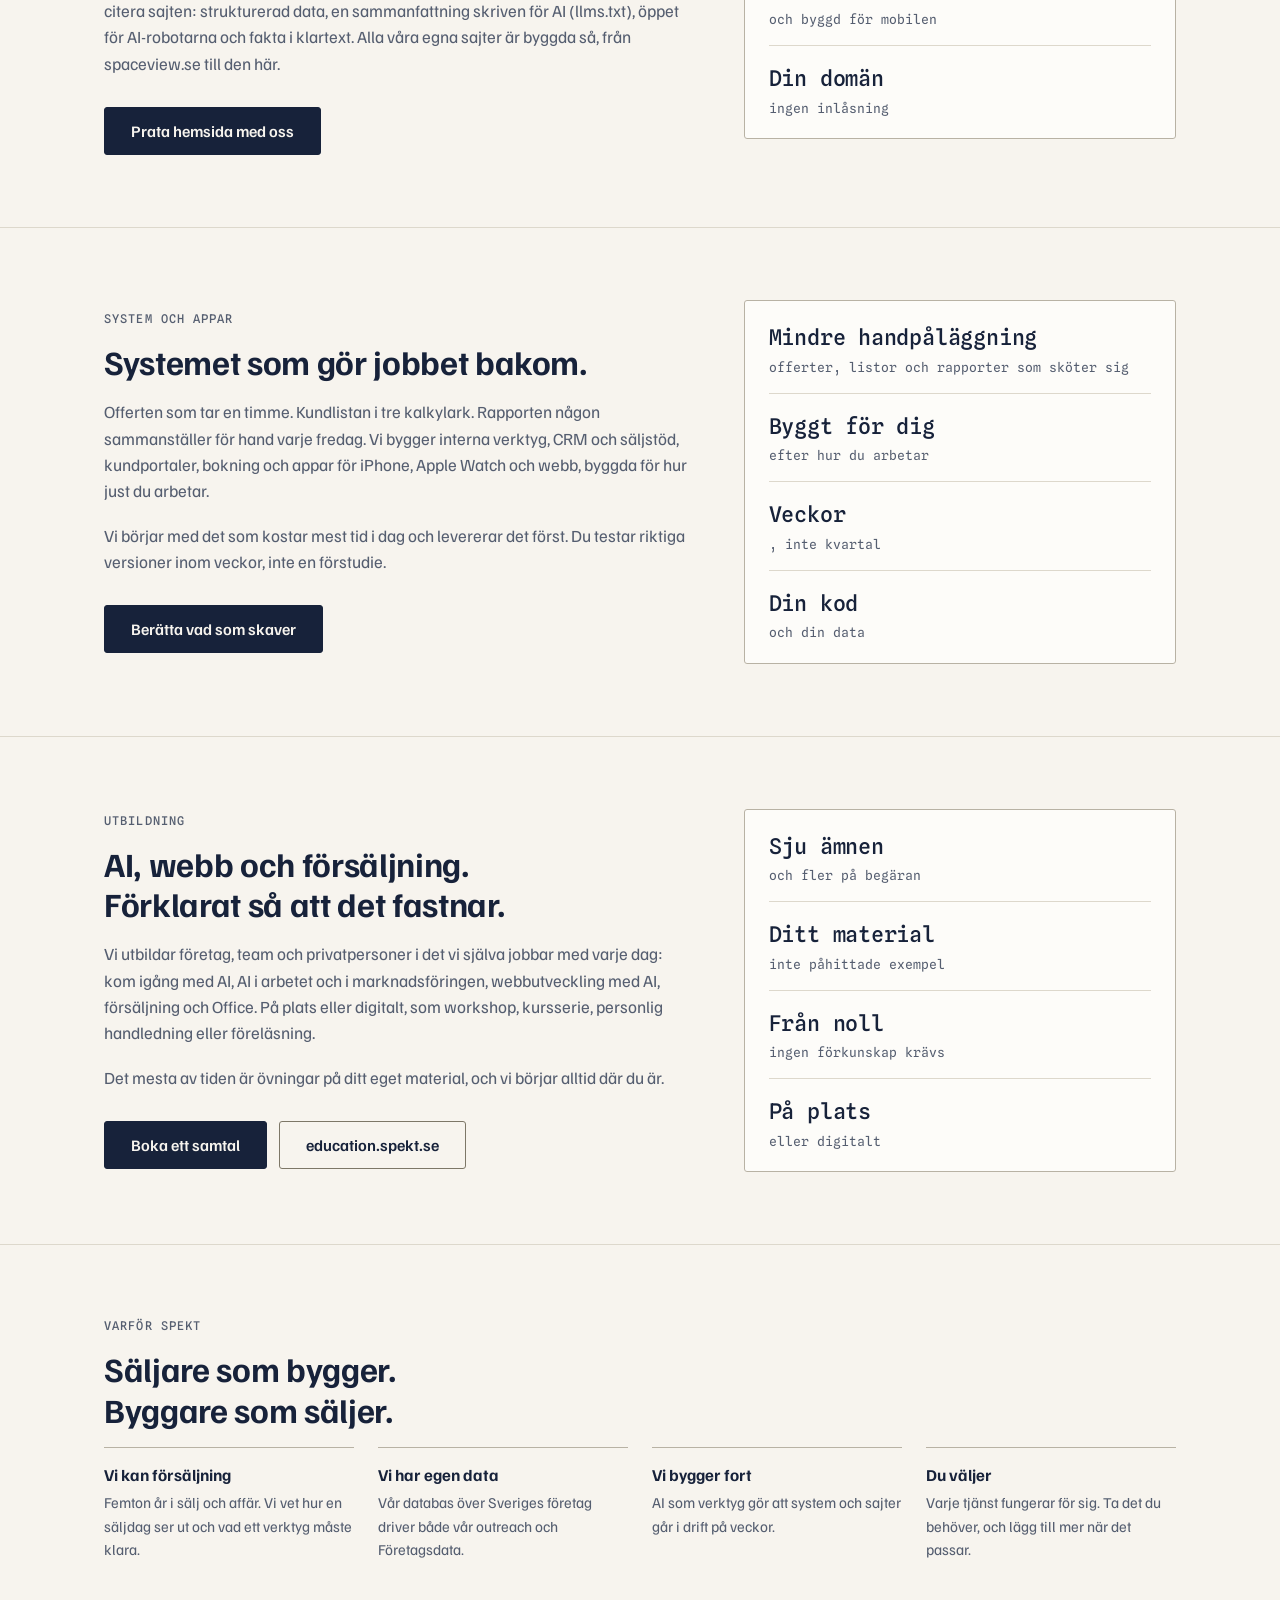
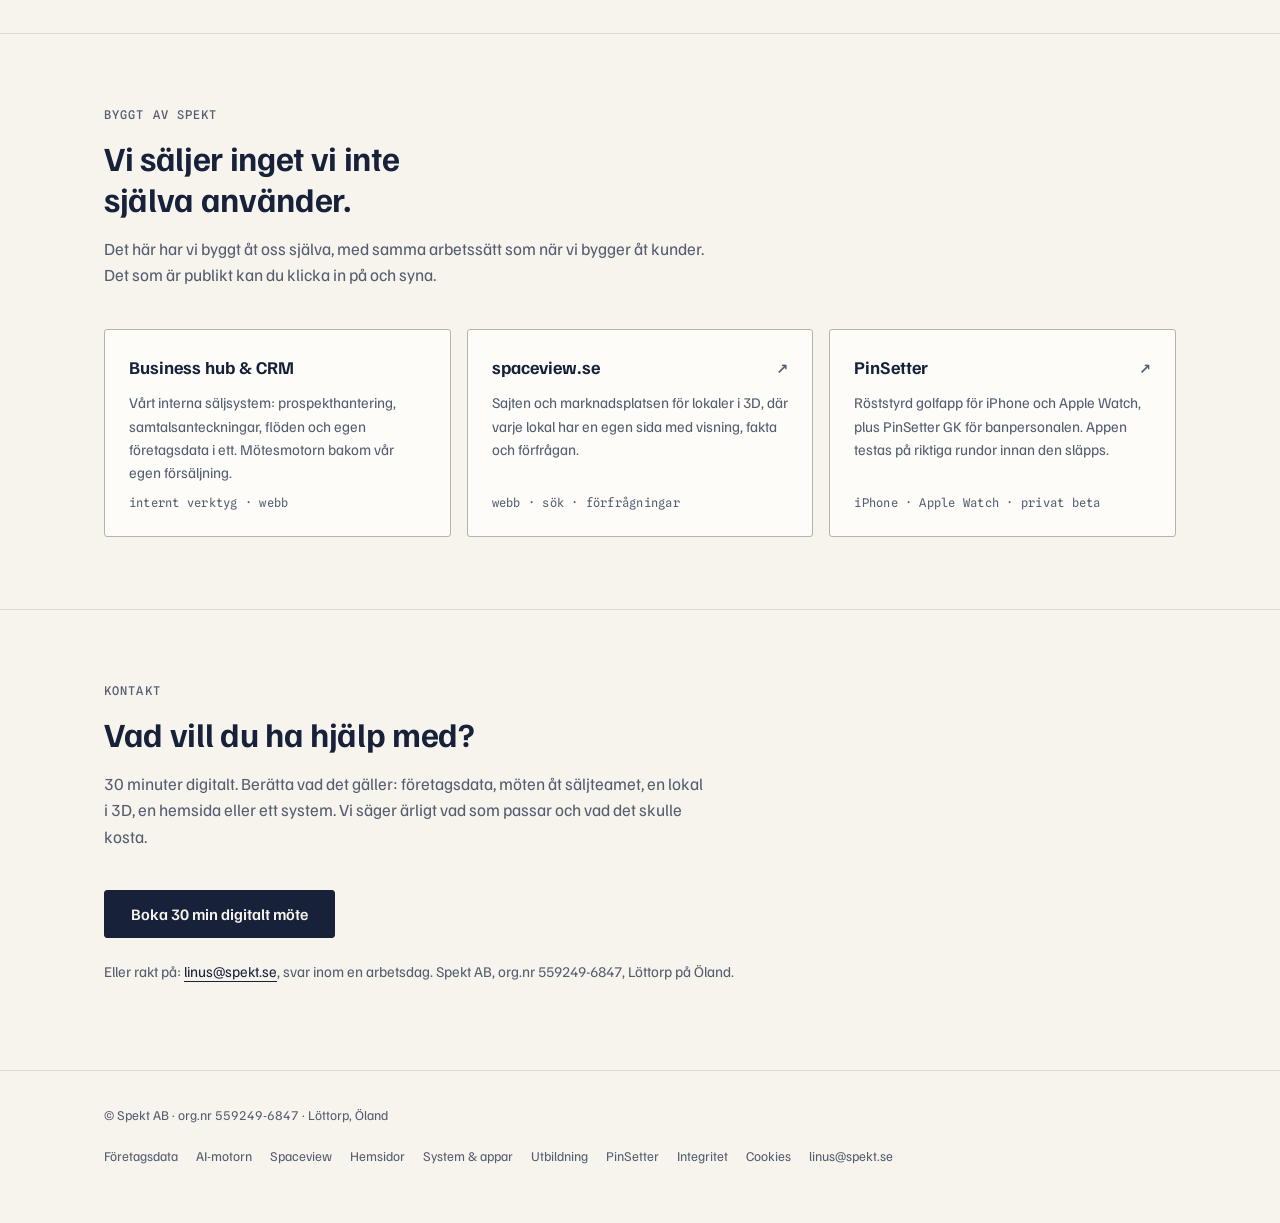
==== commit 583c45ae: "spekt.se: tjänsten heter AI-motorn i menyn, sidfoten och på startsidan (Linus 2026-11-26) Co-Authore" ====
--- a/index.html
+++ b/index.html
@@ -41,7 +41,7 @@
         "logo": { "@type": "ImageObject", "url": "https://spekt.se/logga-512.png", "width": 512, "height": 512 },
         "image": "https://spekt.se/delningsbild.png",
         "email": "linus@spekt.se",
-        "description": "SPEKT AB är en byrå med sex fristående tjänster för svenska företag: Företagsdata (Sveriges företagsregister som egen app), Outreach (Prospekteringsmotorn och Mötesmotorn, kvalificerade B2B-möten), Spaceview (3D-visning av lokaler), hemsidor, system och appar samt Utbildning. Löttorp, Öland, kunder i hela Sverige.",
+        "description": "SPEKT AB är en byrå med sex fristående tjänster för svenska företag: Företagsdata (Sveriges företagsregister som egen app), AI-motorn (Prospekteringsmotorn och Mötesmotorn, kvalificerade B2B-möten), Spaceview (3D-visning av lokaler), hemsidor, system och appar samt Utbildning. Löttorp, Öland, kunder i hela Sverige.",
         "slogan": "Behovsanpassade lösningar",
         "areaServed": { "@type": "Country", "name": "Sverige" },
         "address": { "@type": "PostalAddress", "addressLocality": "Löttorp", "addressRegion": "Öland", "addressCountry": "SE" },
@@ -66,7 +66,7 @@
         "@id": "https://spekt.se/#webbplats",
         "url": "https://spekt.se/",
         "name": "SPEKT",
-        "description": "SPEKT AB: Företagsdata, Outreach, Spaceview, hemsidor samt system och appar för svenska företag.",
+        "description": "SPEKT AB: Företagsdata, AI-motorn, Spaceview, hemsidor samt system och appar för svenska företag.",
         "inLanguage": "sv-SE",
         "publisher": { "@id": "https://spekt.se/#organisation" }
       },
@@ -130,7 +130,7 @@
       {
         "@type": "Service",
         "@id": "https://spekt.se/#outreach",
-        "name": "Outreach och mötesbokning",
+        "name": "AI-motorn: B2B-möten och prospektering",
         "serviceType": "Mötesbokning för B2B-säljteam",
         "description": "Prospekteringsmotorn hittar bolagen som matchar kundens idealkund, researchar och bedömer dem och tar fram rätt kontaktperson. Mötesmotorn skriver och skickar dessutom personliga mejlsekvenser i kundens namn från kundens eget mejlkonto; kunden godkänner varje kontakt. Uppstart 10 000 kr en gång. Prospekteringsmotorn 1 500 kr per månad, Mötesmotorn 4 000 kr per månad eller Mötesmotorn Extra 5 000 kr per månad. Personlig mötesbokning från 3 000 kr per möte, med på säljmötet från 5 000 kr per möte. Exklusive moms, ingen bindningstid.",
         "url": "https://aimotorn.se/",
@@ -174,7 +174,7 @@
     <nav class="lankar" aria-label="Huvudmeny">
       <a href="#erbjudande">Erbjudande</a>
       <a href="https://www.spaceview.se/">Spaceview</a>
-      <a href="https://aimotorn.se/">Outreach</a>
+      <a href="https://aimotorn.se/">AI-motorn</a>
       <a href="https://foretagsdata.spekt.se/">Företagsdata</a>
       <a href="https://education.spekt.se/">Utbildning</a>
       <a href="#kontakt">Kontakt</a>
@@ -186,7 +186,7 @@
   <nav class="mobilmeny" id="mobilmeny" aria-label="Huvudmeny">
     <a href="#erbjudande">Erbjudande</a>
     <a href="https://www.spaceview.se/">Spaceview</a>
-    <a href="https://aimotorn.se/">Outreach</a>
+    <a href="https://aimotorn.se/">AI-motorn</a>
     <a href="https://foretagsdata.spekt.se/">Företagsdata</a>
     <a href="https://education.spekt.se/">Utbildning</a>
     <a href="#kontakt">Kontakt</a>
@@ -217,7 +217,7 @@
           <span>Företagsdata<small>Företagslistor att sälja på</small></span></a></li>
         <li><a href="#outreach">
           <svg viewBox="0 0 24 24" aria-hidden="true"><path d="M22 2 11 13M22 2l-7 20-4-9-9-4 20-7z"/></svg>
-          <span>Outreach<small>Prospekteringsmotorn och Mötesmotorn</small></span></a></li>
+          <span>AI-motorn<small>Prospekteringsmotorn och Mötesmotorn</small></span></a></li>
         <li><a href="#spaceview">
           <svg viewBox="0 0 24 24" aria-hidden="true"><circle cx="12" cy="12" r="9"/><ellipse cx="12" cy="12" rx="4" ry="9"/><path d="M3 12h18"/></svg>
           <span>3D-visning – Spaceview<small>3D-skanning av lokaler</small></span></a></li>
@@ -272,7 +272,7 @@
 <section class="block" id="outreach">
   <div class="yta tjanst">
     <div>
-      <div class="blockoga">Outreach</div>
+      <div class="blockoga">AI-motorn</div>
       <h2>Kvalificerade möten i kalendern. Varje vecka.</h2>
       <p class="blockingress">Prospekteringsmotorn hittar bolagen, researchar dem och tar fram rätt person.
       Mötesmotorn skriver och skickar dessutom mejlen – i ditt namn, från ditt eget konto. Du godkänner varje
@@ -285,7 +285,7 @@
         <a class="knapp tunn" href="https://aimotorn.se/">aimotorn.se</a>
       </div>
     </div>
-    <ul class="fakta mono in" aria-label="Outreach i korthet">
+    <ul class="fakta mono in" aria-label="AI-motorn i korthet">
       <li><b>Varje vecka</b> nya möten i kalendern</li>
       <li><b>Rätt person</b> hos rätt bolag</li>
       <li><b>Du godkänner</b> varje kontakt</li>
@@ -459,7 +459,7 @@
     <div>© Spekt AB · org.nr 559249-6847 · Löttorp, Öland</div>
     <nav aria-label="Sidfot">
       <a href="https://foretagsdata.spekt.se/">Företagsdata</a>
-      <a href="https://aimotorn.se/">Outreach</a>
+      <a href="https://aimotorn.se/">AI-motorn</a>
       <a href="https://www.spaceview.se/">Spaceview</a>
       <a href="#hemsidor">Hemsidor</a>
       <a href="#system">System &amp; appar</a>
